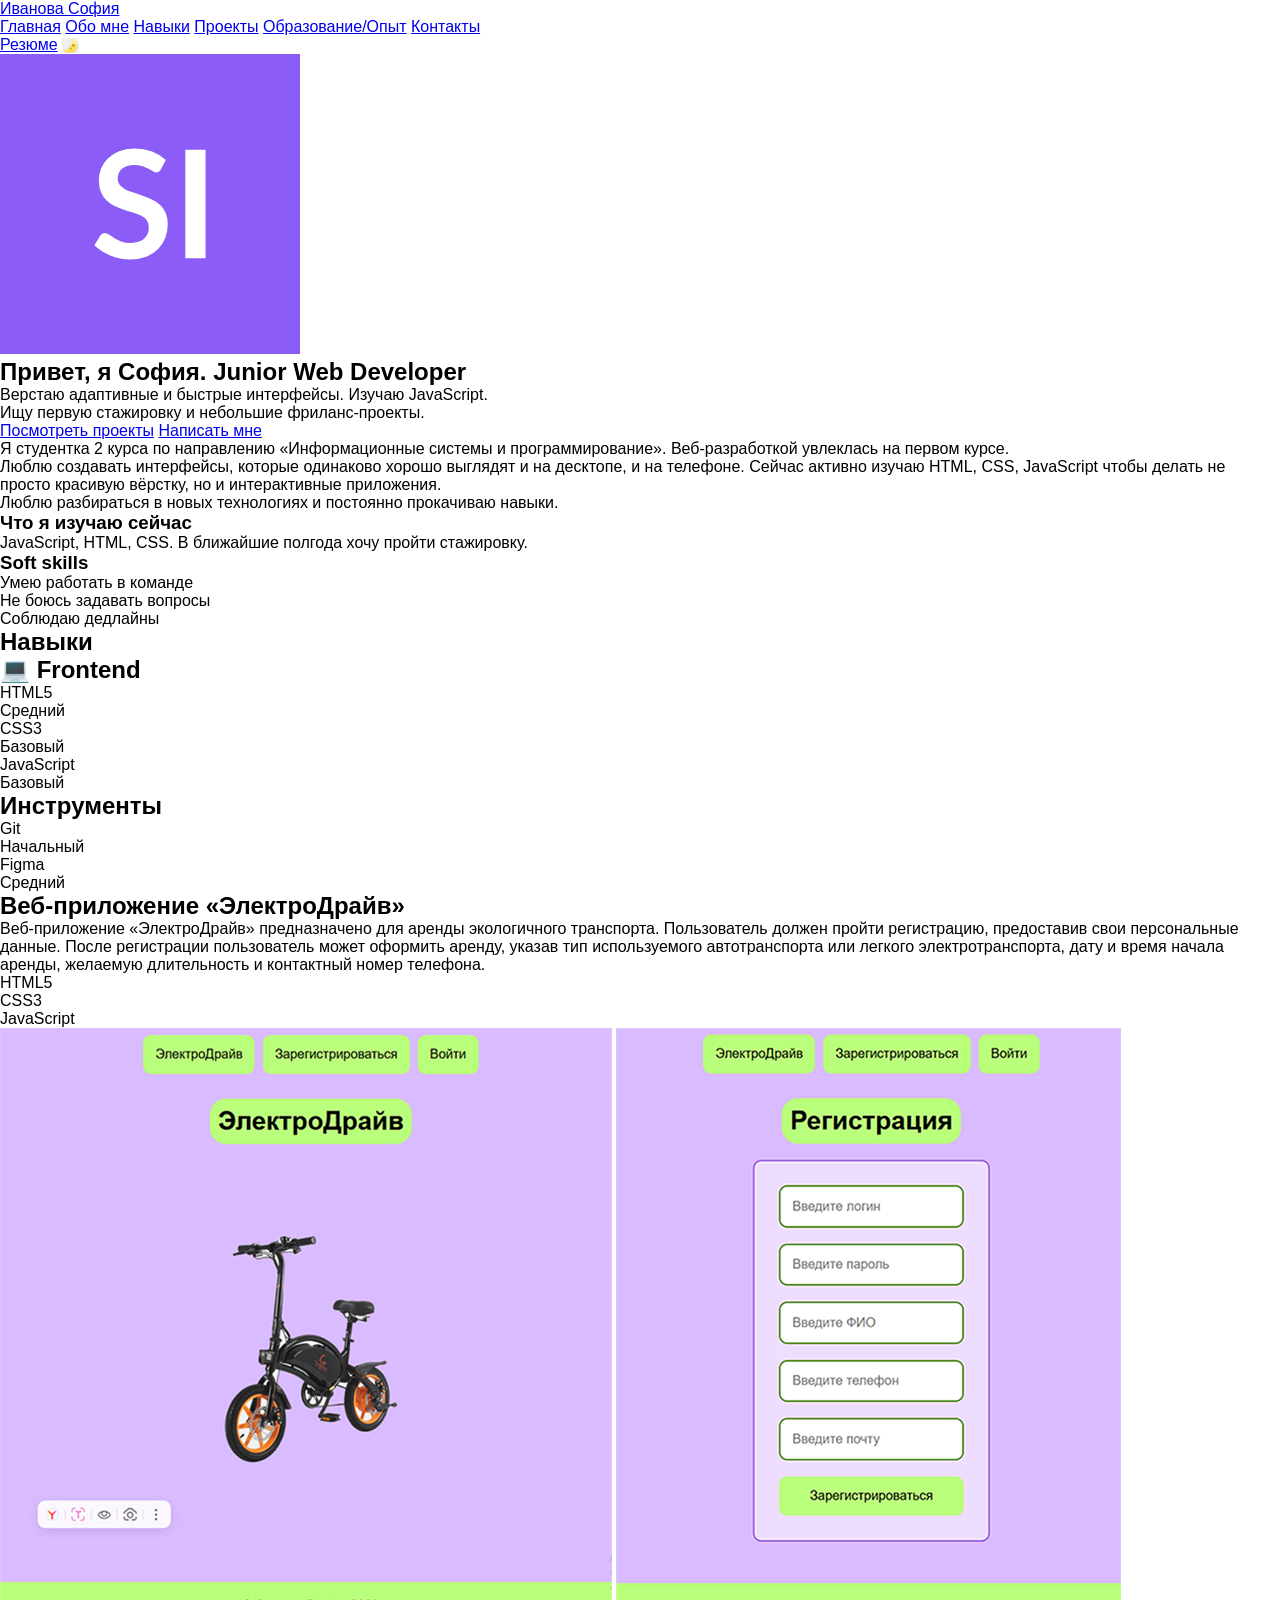
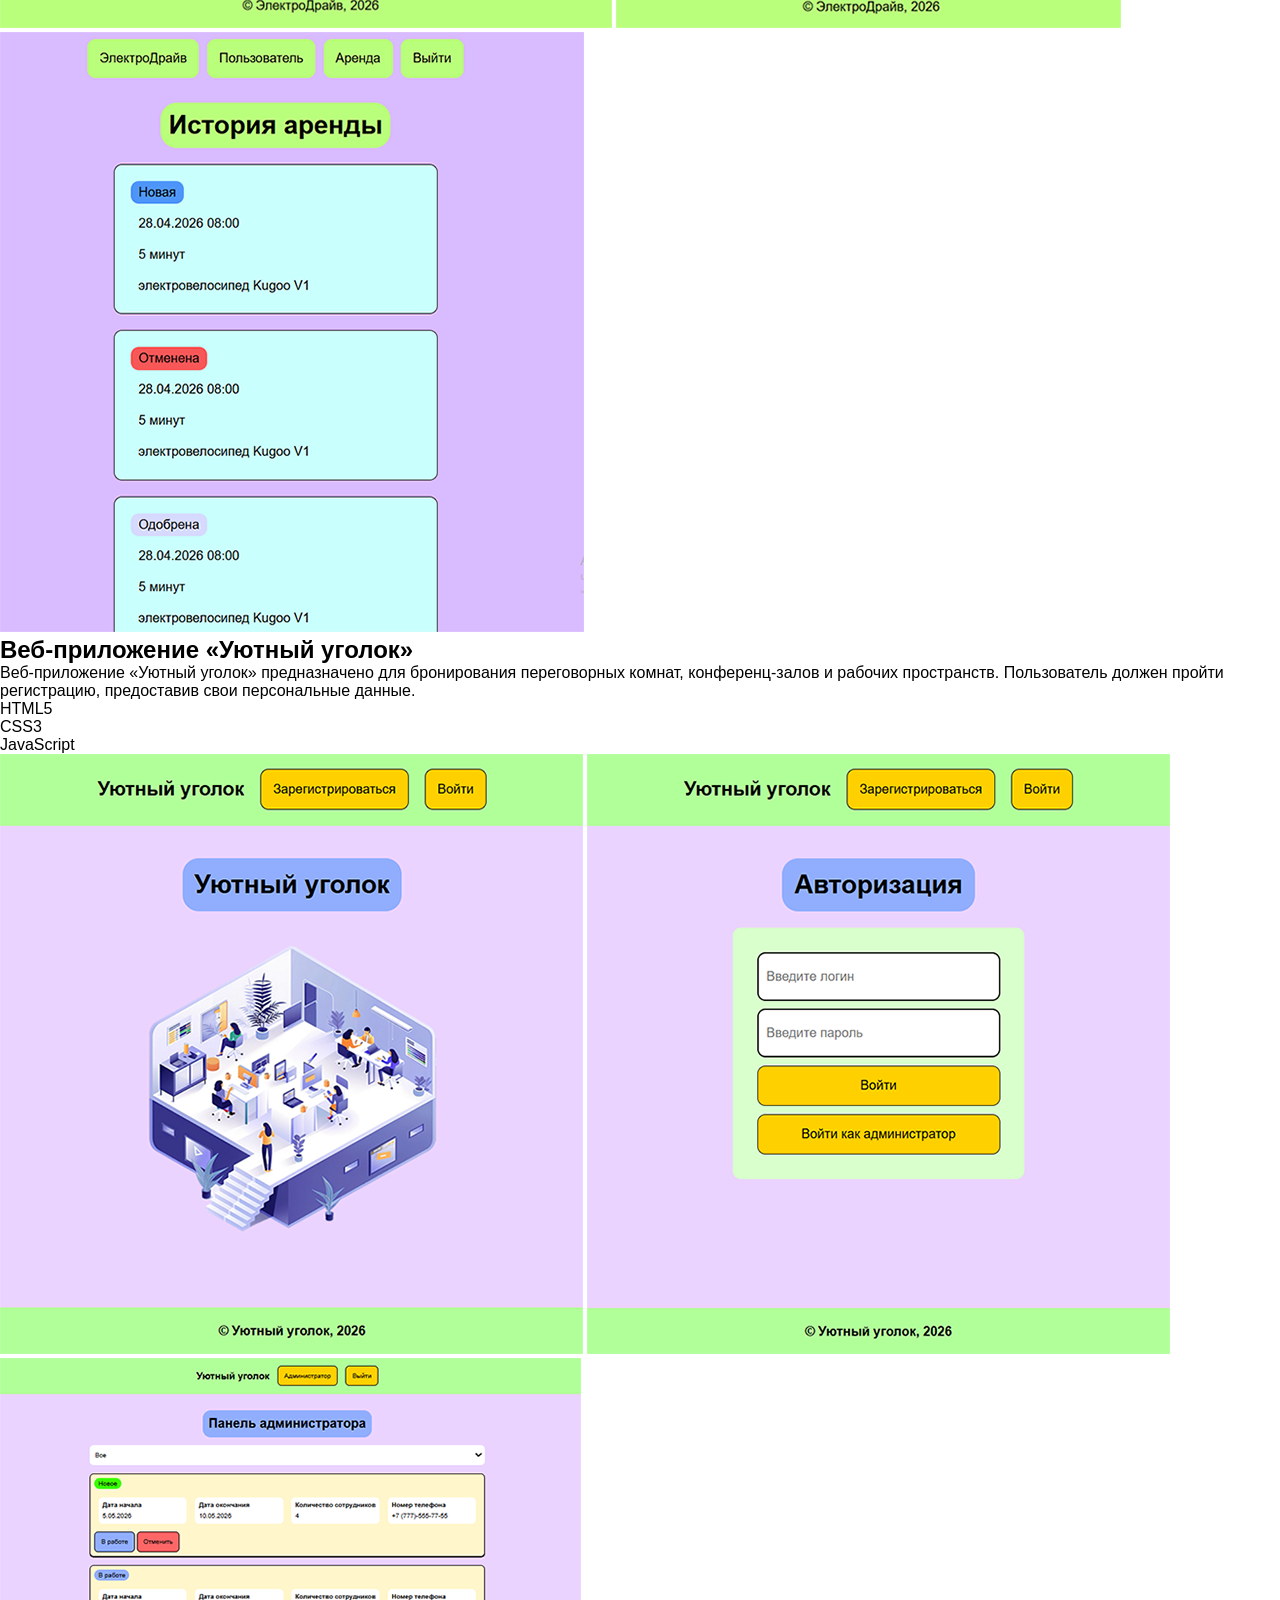
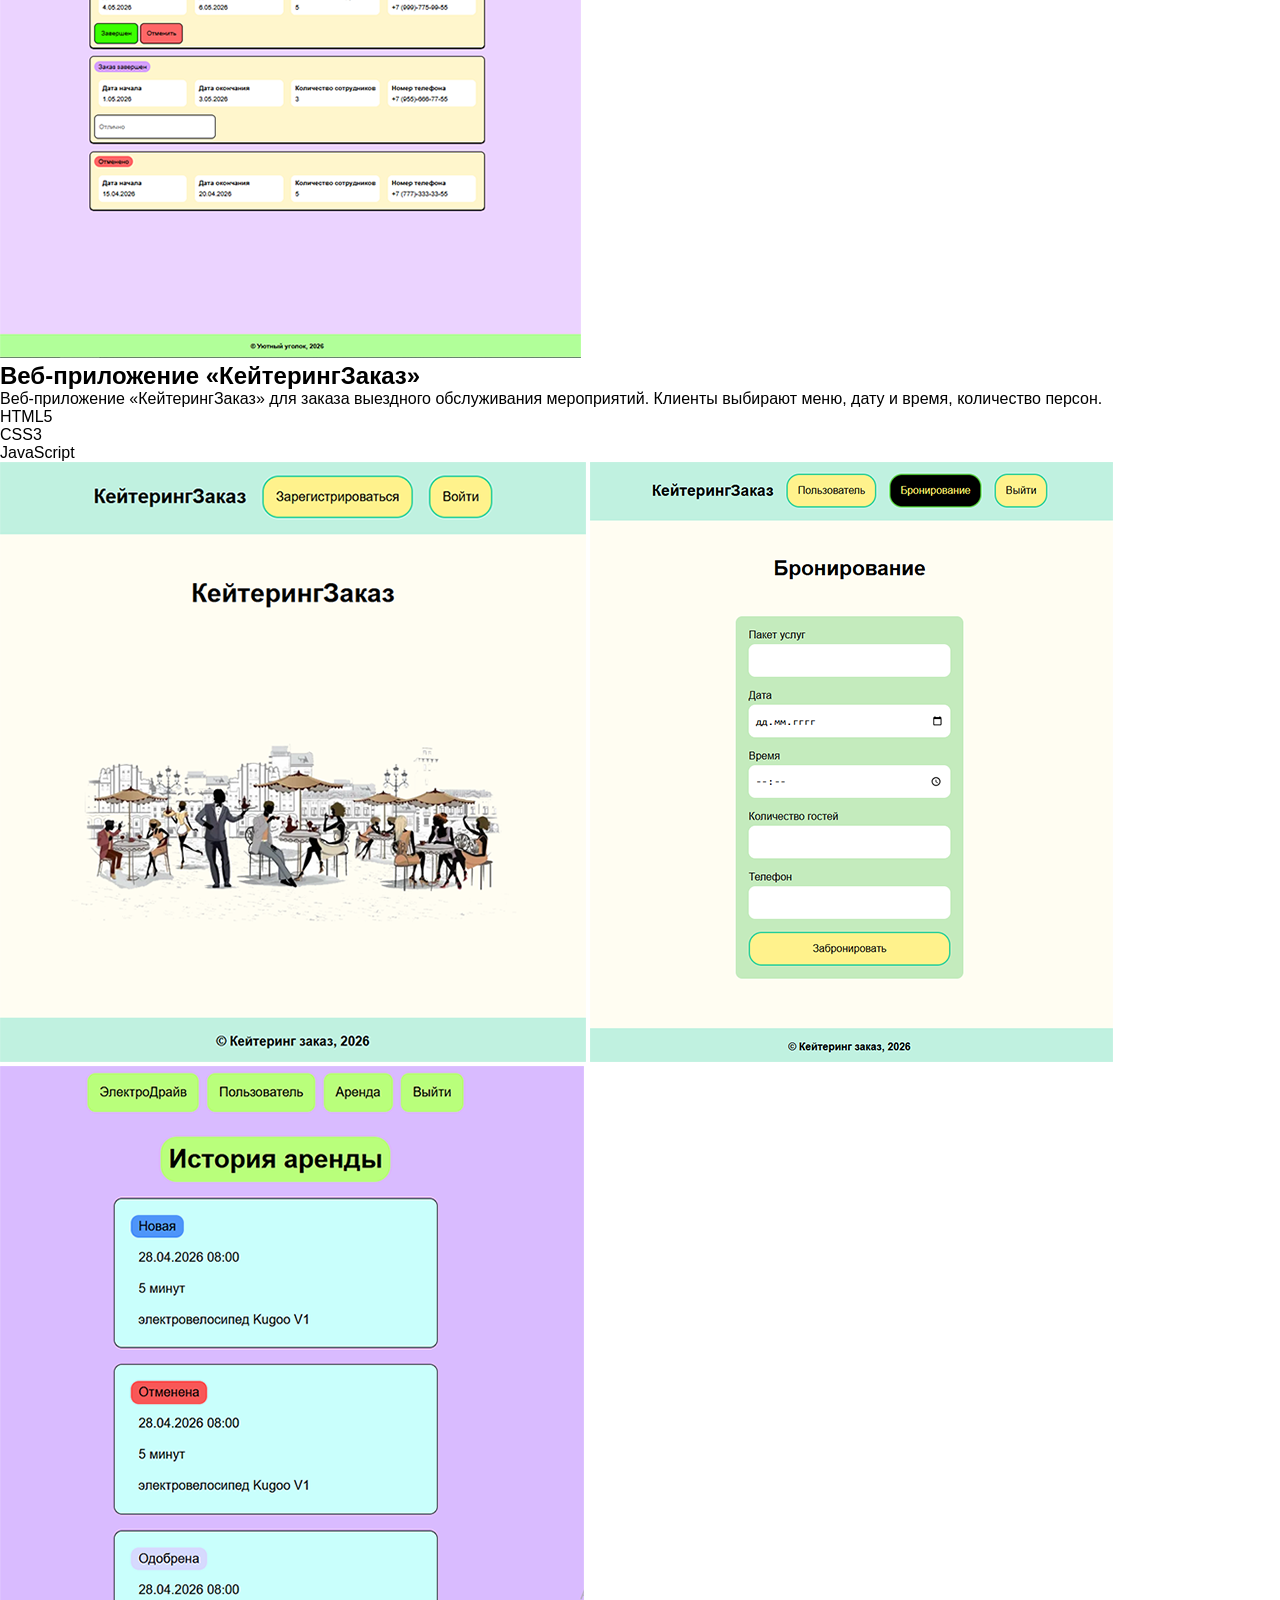
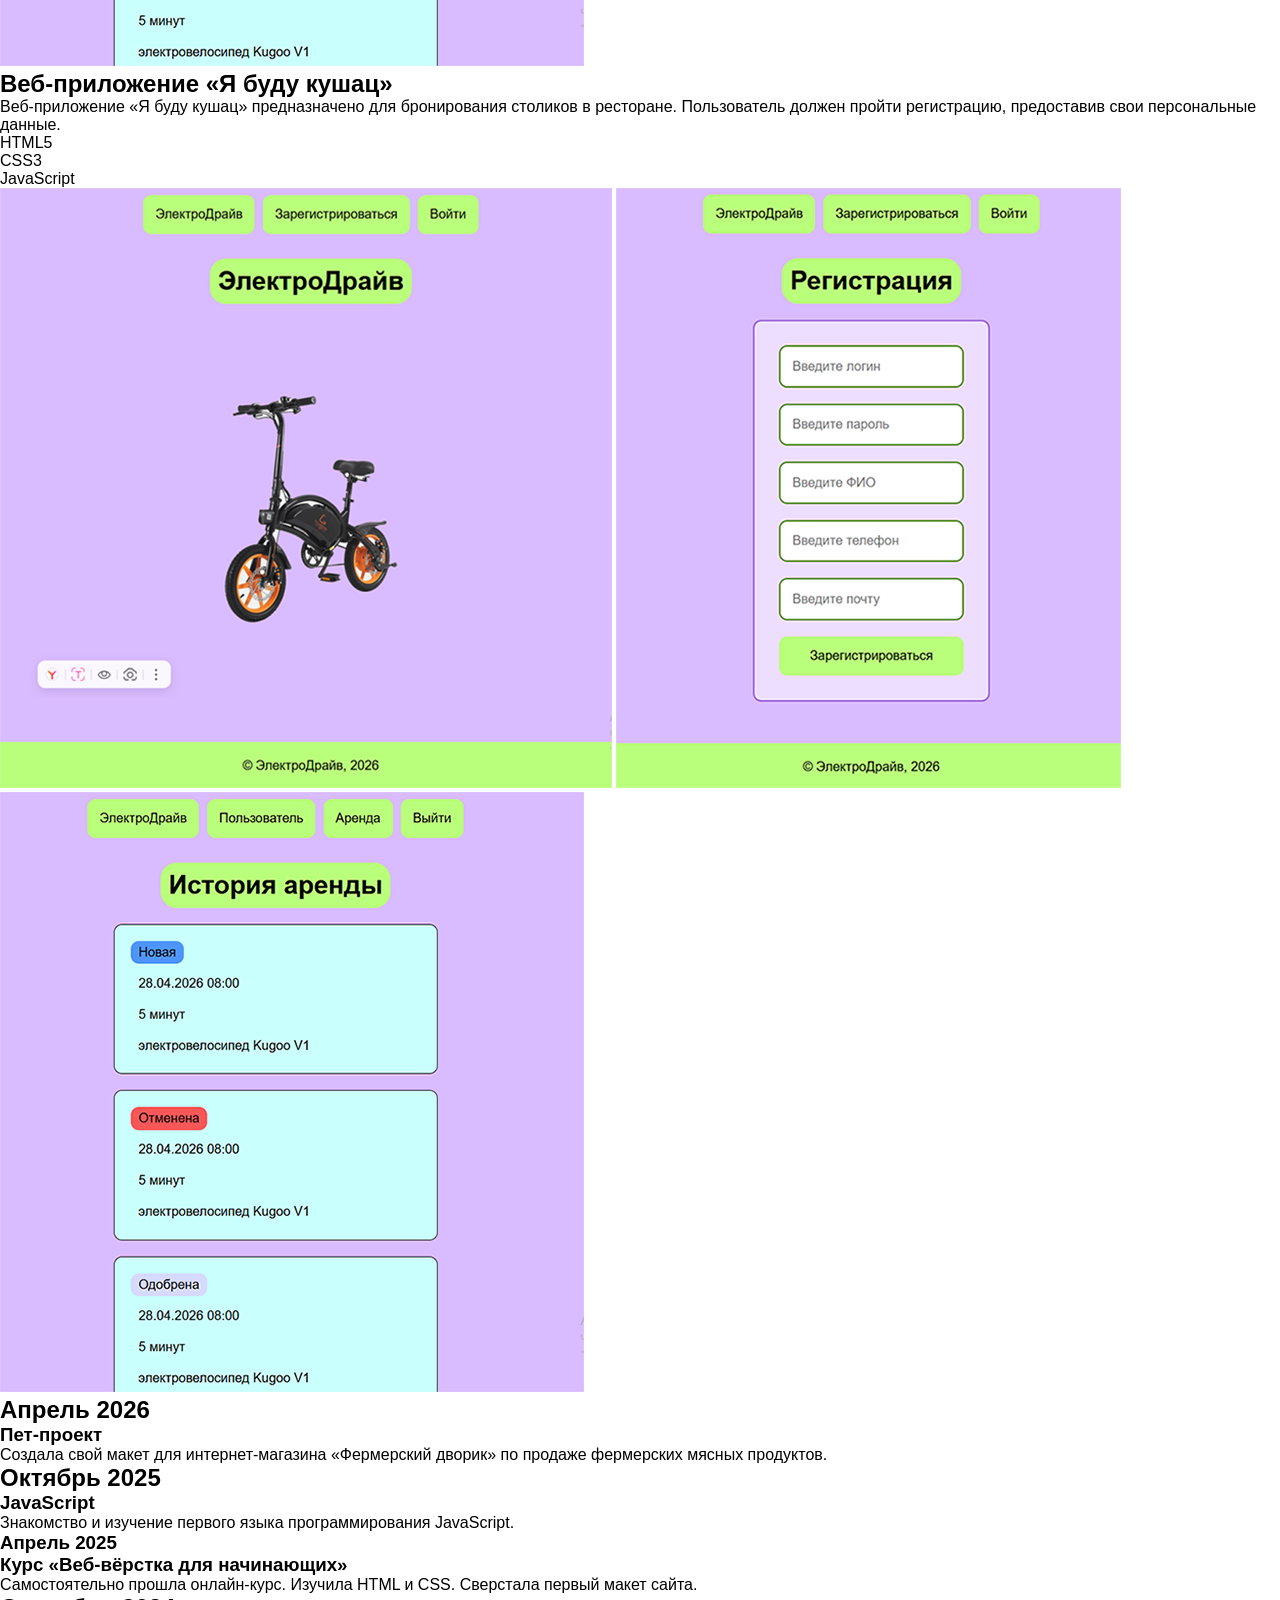
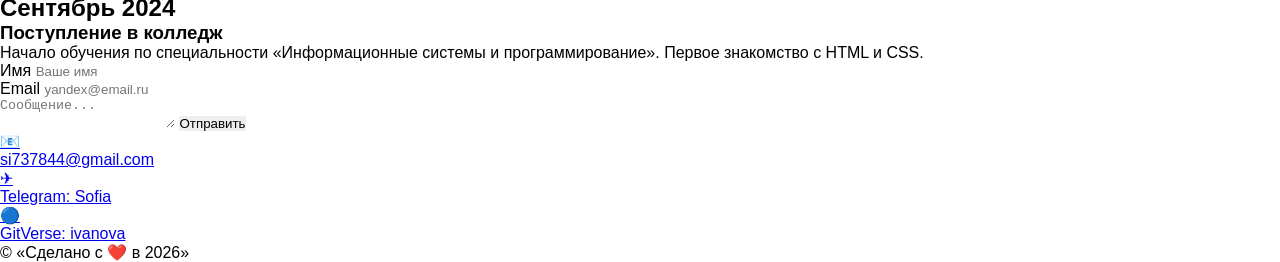
==== index.html @ 3df86aab "Подключение стилей" ====
<!DOCTYPE html>
<html lang="ru">

<head>
  <meta charset="UTF-8">
  <meta name="viewport" content="width=device-width, initial-scale=1.0">
  <title>Портфолио</title>
  <link rel="stylesheet" href="css/style.css">
</head>

<body>

  <!-- Шапка сайта -->
  <header class="header">

    <a href="index.html" class="header__logo">Иванова София</a>

    <nav class="header__menu">
      <a href="#hero" class="menu__link">Главная</a>
      <a href="#about" class="menu__link">Обо мне</a>
      <a href="#skills" class="menu__link">Навыки</a>
      <a href="#projects" class="menu__link">Проекты</a>
      <a href="#education" class="menu__link">Образование/Опыт</a>
      <a href="#contacts" class="menu__link">Контакты</a>
    </nav>

    <a href="#" class="header__resume" download="resume.pdf">Резюме</a>

    <button type="button" id="button" class="header__button">🌛</button>

  </header>

  <main class="main">

    <!-- Снкция первый экран -->
    <section class="hero" id="hero">

      <img src="image/name.svg" alt="logo" class="hero__logo">
      <h1 class="hero__title">Привет, я София. Junior Web Developer</h1>
      <p class="hero__subtitle">Верстаю адаптивные и быстрые интерфейсы. Изучаю JavaScript.<br>Ищу первую
        стажировку и небольшие фриланс-проекты.</p>
      <div class="hero__button">
        <a href="#" class="hero__link">Посмотреть проекты</a>
        <a href="#" class="hero__link">Написать мне</a>
      </div>

    </section>

    <!-- Снкция обо мне -->
    <section class="about" id="about">
      <p class="about__text">
        Я студентка 2 курса по направлению «Информационные системы и программирование». Веб-разработкой увлеклась на
        первом курсе.<br>
        Люблю создавать интерфейсы, которые одинаково хорошо выглядят и на десктопе, и на телефоне. Сейчас активно
        изучаю HTML, CSS, JavaScript чтобы делать не просто красивую вёрстку, но и интерактивные приложения.<br>
        Люблю разбираться в новых технологиях и
        постоянно прокачиваю навыки.
      </p>

      <div class="about__section">

        <div class="about__card">
          <h3 class="card__title">Что я изучаю сейчас</h3>
          <p class="card__text">JavaScript, HTML, CSS. В ближайшие полгода хочу пройти стажировку.</p>
        </div>

        <div class="about__card">
          <h3 class="card__title">Soft skills</h3>

          <ul class="card__list">
            <li class="card__point">Умею работать в команде</li>
            <li class="card__point">Не боюсь задавать вопросы</li>
            <li class="card__point">Соблюдаю дедлайны</li>
          </ul>

        </div>
      </div>

    </section>

    <!-- Снкция навыки -->
    <section class="skills" id="skills">

      <h2 class="skills__title">Навыки</h2>

      <div class="skills__section">

        <h2 class="skills__technologies">💻 Frontend</h2>

        <div class="skills__bar">
          <div class="bar__title">HTML5</div>
          <div class="bar__level">Средний</div>
          <div class="bar__track">
            <div class="bar__fill" data-width="85%"></div>
          </div>
        </div>

        <div class="skills__bar">
          <div class="bar__title">CSS3</div>
          <div class="bar__level">Базовый</div>
          <div class="bar__track">
            <div class="bar__fill" data-width="70%"></div>
          </div>
        </div>

        <div class="skills__bar">
          <div class="bar__title">JavaScript</div>
          <div class="bar__level">Базовый</div>
          <div class="bar__track">
            <div class="bar__fill" data-width="40%"></div>
          </div>
        </div>

      </div>

      <div class="skills__section">

        <h2 class="skills__technologies">Инструменты</h2>

        <div class="skills__bar">
          <div class="bar__title">Git</div>
          <div class="bar__level">Начальный</div>
          <div class="bar__track">
            <div class="bar__fill" data-width="20%"></div>
          </div>
        </div>

        <div class="skills__bar">
          <div class="bar__title">Figma</div>
          <div class="bar__level">Средний</div>
          <div class="bar__track">
            <div class="bar__fill" data-width="60%"></div>
          </div>
        </div>

      </div>

    </section>

    <!-- Снкция проекты -->
    <section class="projects" id="projects">

      <div class="projects__section">

        <h2 class="projects__name">Веб-приложение «ЭлектроДрайв»</h2>
        <p class="projects__text">
          Веб-приложение «ЭлектроДрайв» предназначено для аренды экологичного
          транспорта. Пользователь должен пройти регистрацию, предоставив свои персональные данные. После регистрации
          пользователь может оформить аренду,
          указав тип используемого автотранспорта или легкого электротранспорта, дату и время
          начала аренды, желаемую длительность и контактный номер телефона.
        </p>

        <div class="projects__tegs">
          <div class="projects__teg">HTML5</div>
          <div class="projects__teg">CSS3</div>
          <div class="projects__teg">JavaScript</div>
        </div>

        <div class="projects__images">
          <img src="image/progect1.png" alt="project1" class="projects__image">
          <img src="image/progect1_2.png" alt="project1" class="projects__image">
          <img src="image/progect1_3.png" alt="project1" class="projects__image">
        </div>

      </div>

      <div class="projects__section">

        <h2 class="projects__name">Веб-приложение «Уютный уголок»</h2>
        <p class="projects__text">
          Веб-приложение «Уютный уголок» предназначено для бронирования переговорных комнат,
          конференц-залов и рабочих пространств. Пользователь должен пройти регистрацию, предоставив свои персональные
          данные.
        </p>

        <div class="projects__tegs">
          <div class="projects__teg">HTML5</div>
          <div class="projects__teg">CSS3</div>
          <div class="projects__teg">JavaScript</div>
        </div>

        <div class="projects__images">
          <img src="image/progect2.png" alt="project2" class="projects__image">
          <img src="image/progect2_2.png" alt="project2" class="projects__image">
          <img src="image/progect2_3.png" alt="project2" class="projects__image">
        </div>

      </div>

      <div class="projects__section">

        <h2 class="projects__name">Веб-приложение «КейтерингЗаказ»</h2>
        <p class="projects__text">
          Веб-приложение «КейтерингЗаказ» для заказа выездного обслуживания мероприятий. Клиенты выбирают меню, дату и
          время, количество персон.
        </p>

        <div class="projects__tegs">
          <div class="projects__teg">HTML5</div>
          <div class="projects__teg">CSS3</div>
          <div class="projects__teg">JavaScript</div>
        </div>

        <div class="projects__images">
          <img src="image/progect3.png" alt="project3" class="projects__image">
          <img src="image/progect3_2.png" alt="project3" class="projects__image">
          <img src="image/progect1_3.png" alt="project3" class="projects__image">
        </div>

      </div>

      <div class="projects__section">

        <h2 class="projects__name">Веб-приложение «Я буду кушац»</h2>
        <p class="projects__text">Веб-приложение «Я буду кушац» предназначено для бронирования столиков в ресторане.
          Пользователь должен пройти регистрацию, предоставив свои персональные данные.
        </p>

        <div class="projects__tegs">
          <div class="projects__teg">HTML5</div>
          <div class="projects__teg">CSS3</div>
          <div class="projects__teg">JavaScript</div>
        </div>

        <div class="projects__images">
          <img src="image/progect1.png" alt="project1" class="projects__image">
          <img src="image/progect1_2.png" alt="project1" class="projects__image">
          <img src="image/progect1_3.png" alt="project1" class="projects__image">
        </div>

      </div>

    </section>

    <!-- Снкция образование -->
    <section class="education" id="education">

      <ul class="education__list">

        <li class="education__point">
          <h2 class="point__time">Апрель 2026</h2>
          <h3 class="point__title">Пет-проект</h3>
          <p class="point__text">
            Создала свой макет для интернет-магазина «Фермерский дворик» по продаже фермерских мясных продуктов.
          </p>
        </li>

        <li class="education__point">
          <h2 class="point__time">Октябрь 2025</h2>
          <h3 class="point__title">JavaScript</h3>
          <p class="point__text">
            Знакомство и изучение первого языка программирования JavaScript.
          </p>
        </li>

        <li class="education__point">
          <h3 class="point__time">Апрель 2025</h3>
          <h3 class="point__title">Курс «Веб-вёрстка для начинающих»</h3>
          <p class="point__text">
            Самостоятельно прошла онлайн-курс. Изучила HTML и CSS. Сверстала первый макет сайта.
          </p>
        </li>

        <li class="education__point">
          <h2 class="point__time">Сентябрь 2024</h2>
          <h3 class="point__title">Поступление в колледж</h3>
          <p class="point__text">
            Начало обучения по специальности «Информационные системы и программирование». Первое знакомство с HTML и
            CSS.
          </p>
        </li>

      </ul>

    </section>

    <!-- Снкция контакты -->
    <section class="contacts" id="contacts">

      <form action="#" class="form">

        <div class="form__section">
          <label class="form__label">Имя</label>
          <input type="text" class="form__input" id="name" name="name" placeholder="Ваше имя" required>
        </div>

        <div class="form__section">
          <label class="form__label">Email</label>
          <input type="email" class="form__input" id="email" name="email" placeholder="yandex@email.ru" required>
        </div>
        <textarea name="message" id="message" class="form__textarea" placeholder="Сообщение..." required></textarea>
        <button type="submit" class="form__button">Отправить</button>
      </form>

      <div class="contacts__links">
        <a href="#" class="contacts__link">
          <div class="link__icon">📧</div> si737844@gmail.com
        </a>
        <a href="#" class="contacts__link">
          <div class="link__icon">✈</div> Telegram: Sofia
        </a>
        <a href="#" class="contacts__link">
          <div class="link__icon">🔵</div> GitVerse: ivanova
        </a>
      </div>
    </section>

  </main>

  <!-- Подвал сайта -->
  <footer class="footer">
    <p class="footer__copy">
      &copy; «Сделано с ❤️ в 2026»
    </p>
  </footer>

</body>

</html>
---- css/style.css ----
*,
*::before,
*::after {
  padding: 0;
  margin: 0;
  border: 0;
  box-sizing: border-box;
}

body {
  display: grid;
  grid-template-rows: auto 1fr auto;
  height: 100vh;
  font-family: Arial, "Helvetica Neue", Helvetica, sans-serif;
  font-size: 1rem;
}
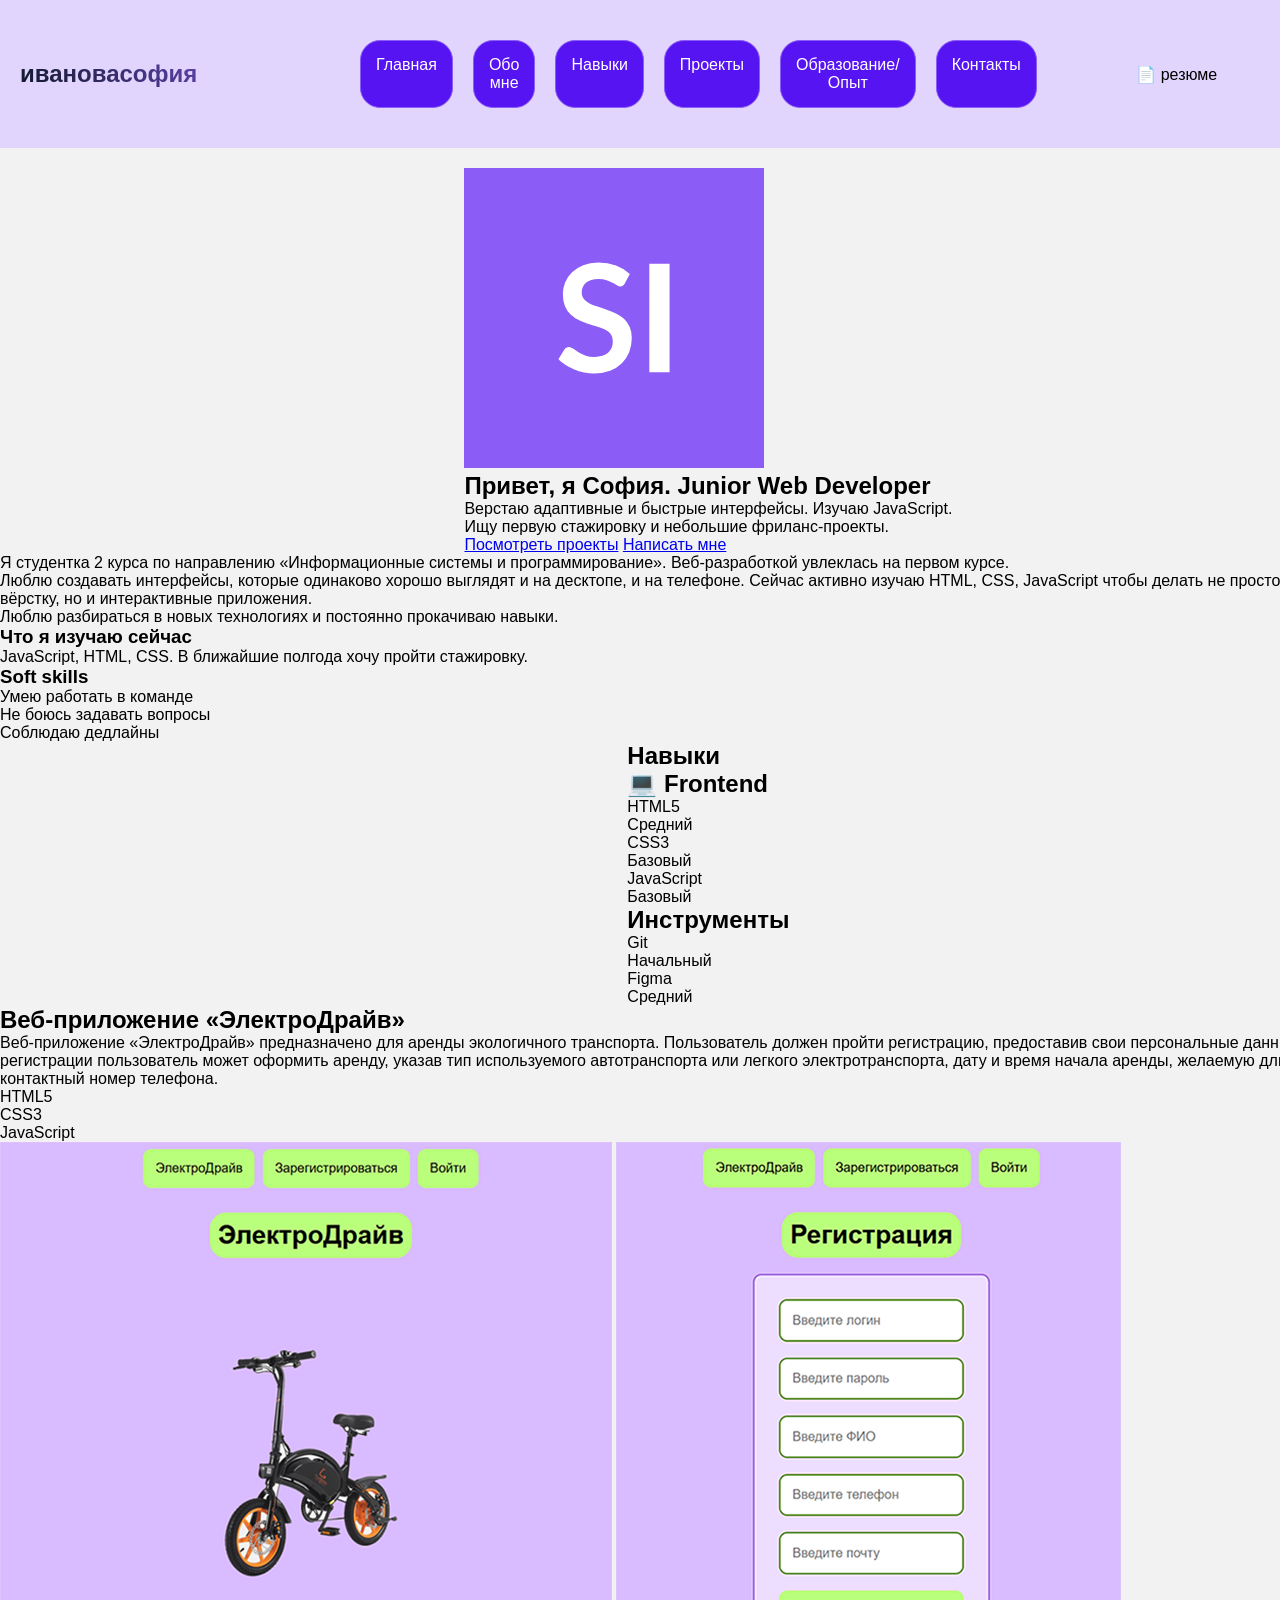
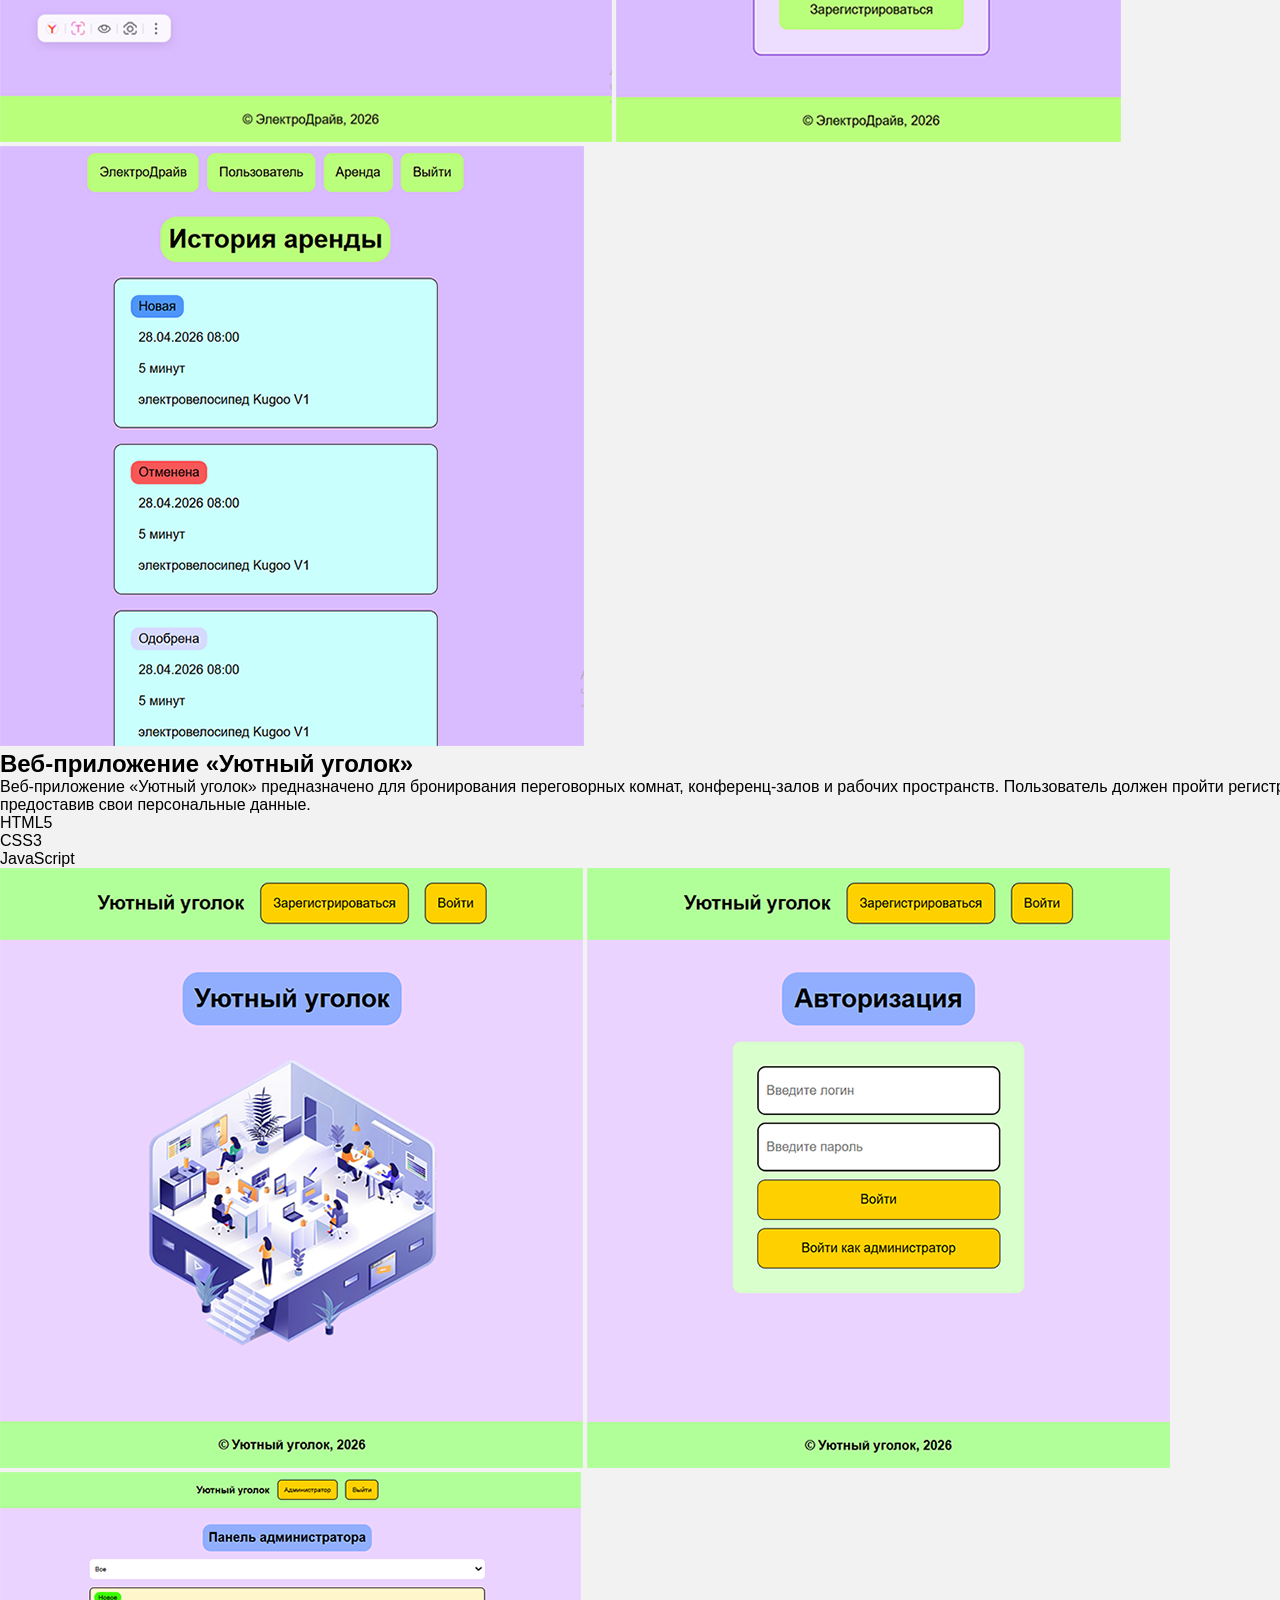
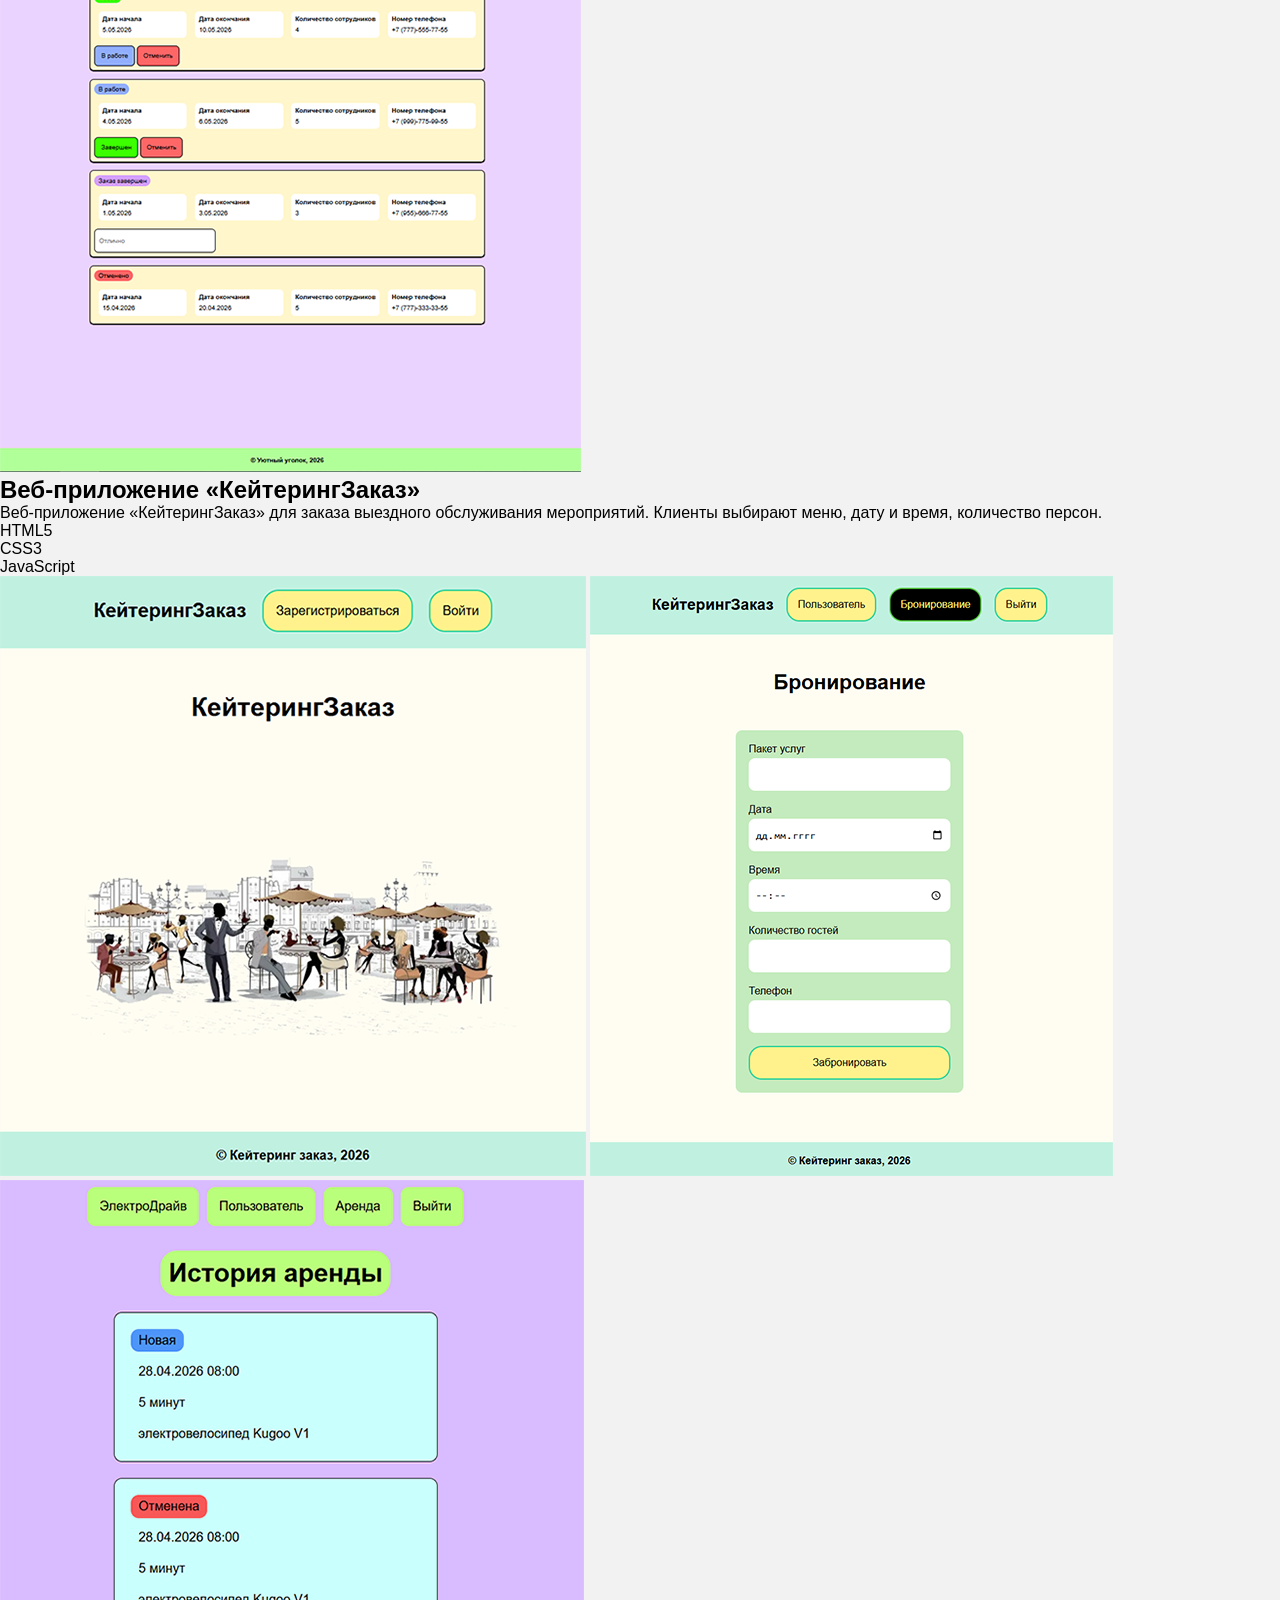
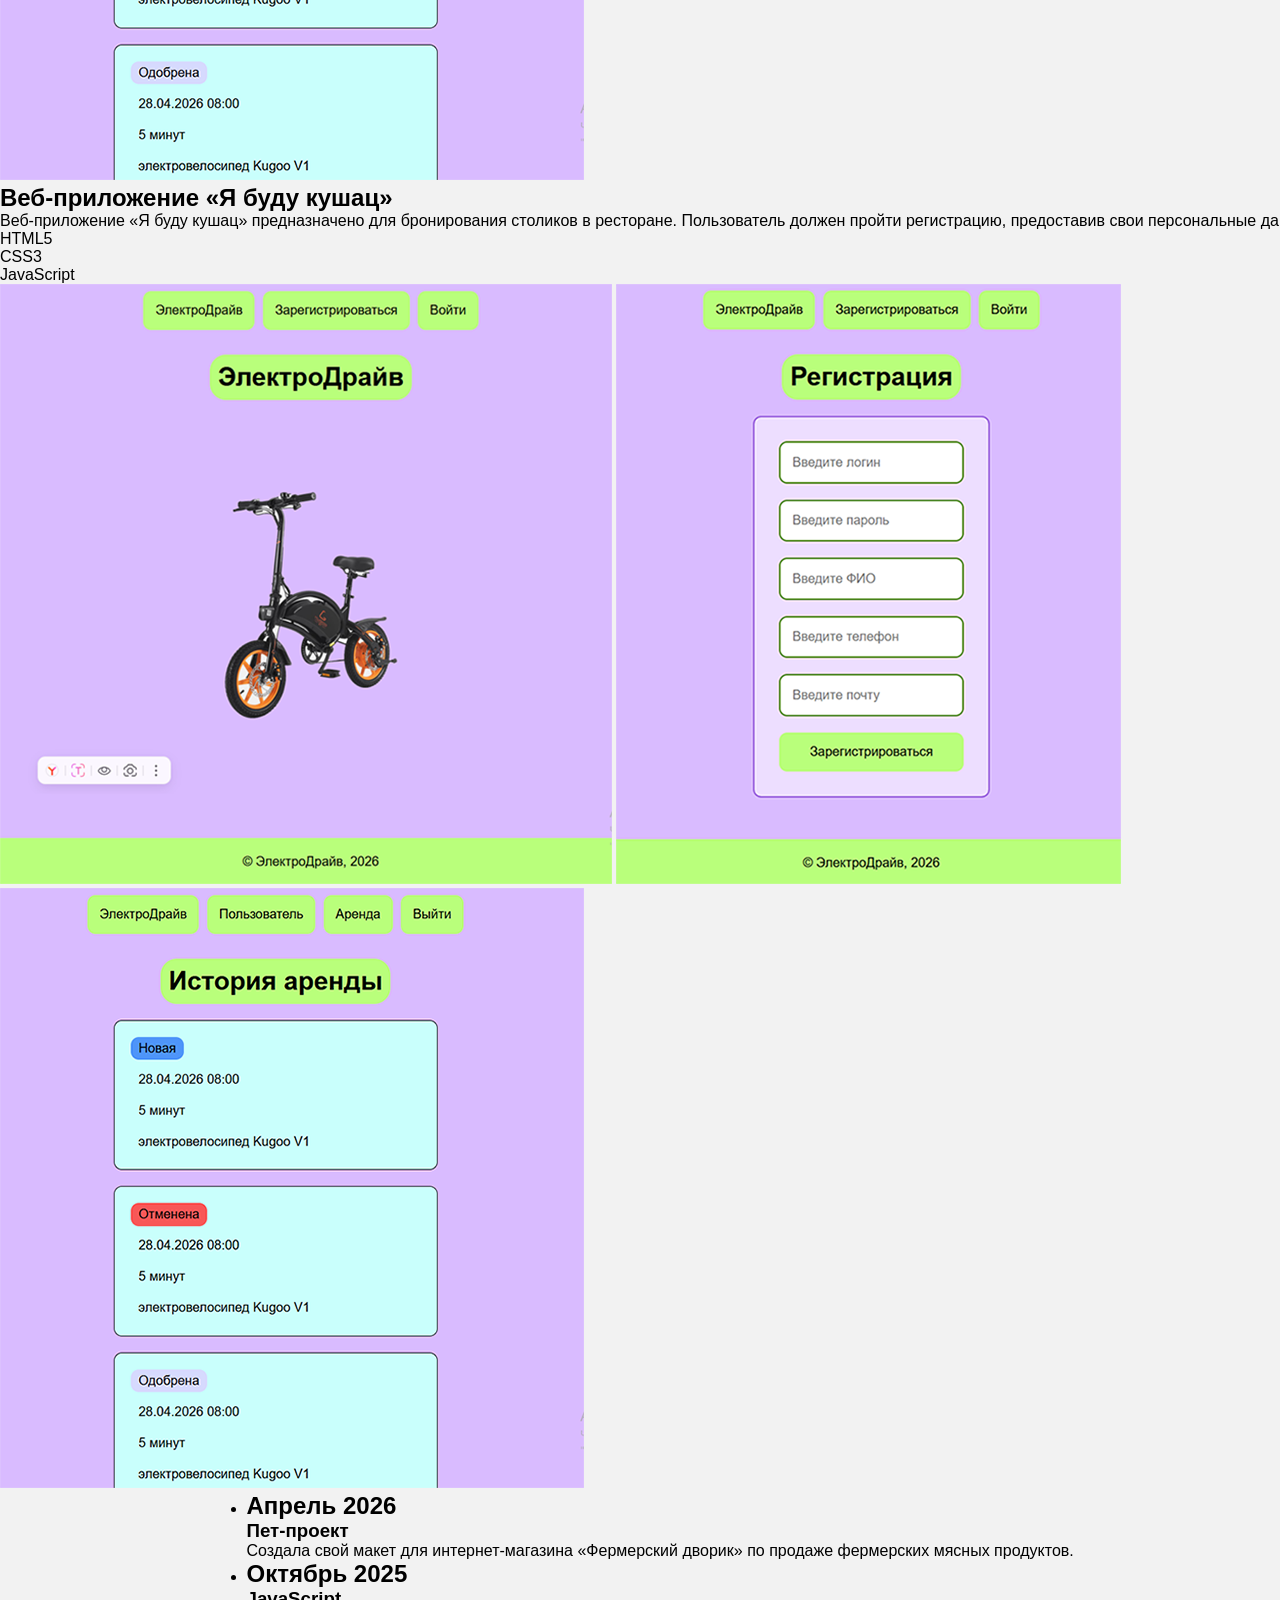
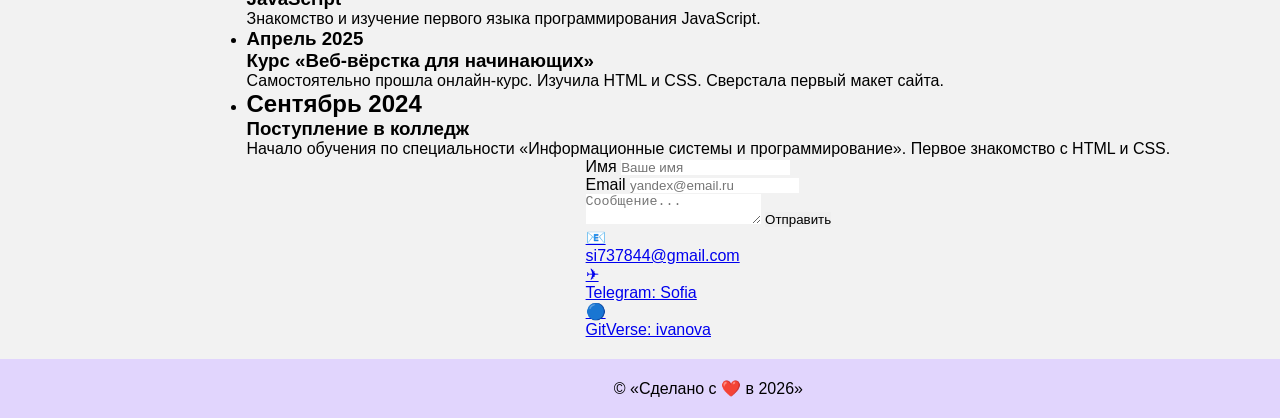
==== commit 45d11391: "Стили body и шапка" ====
--- a/index.html
+++ b/index.html
@@ -13,7 +13,7 @@
   <!-- Шапка сайта -->
   <header class="header">
 
-    <a href="index.html" class="header__logo">Иванова София</a>
+    <a href="index.html" class="header__logo">ИвановаСофия</a>
 
     <nav class="header__menu">
       <a href="#hero" class="menu__link">Главная</a>
@@ -24,9 +24,14 @@
       <a href="#contacts" class="menu__link">Контакты</a>
     </nav>
 
-    <a href="#" class="header__resume" download="resume.pdf">Резюме</a>
+    <a href="resume.pdf" class="header__resume" download="resume.pdf">📄 Резюме</a>
 
     <button type="button" id="button" class="header__button">🌛</button>
+
+    <input type="checkbox" id="burger-toggle" class="header__toggle">
+    <label for="burger-toggle" class="header__icon">
+      <span></span>
+    </label>
 
   </header>
 
--- a/css/style.css
+++ b/css/style.css
@@ -10,7 +10,148 @@
 body {
   display: grid;
   grid-template-rows: auto 1fr auto;
+  gap: 20px;
   height: 100vh;
   font-family: Arial, "Helvetica Neue", Helvetica, sans-serif;
   font-size: 1rem;
+  background-color: rgb(242.25, 242.25, 242.25);
+}
+
+.header {
+  display: grid;
+  gap: 20px;
+  padding: 20px;
+  grid-template-columns: 300px 1fr 200px 100px;
+  align-items: center;
+  background-color: rgb(224.988372093, 212.8284883721, 252.6715116279);
+}
+.header__logo {
+  text-decoration: none;
+  font-size: 1.5rem;
+  text-transform: lowercase;
+  background: linear-gradient(45deg, #0f172a, #8b5cf6);
+  -webkit-background-clip: text;
+  -webkit-text-fill-color: transparent;
+  font-weight: bold;
+}
+.header__menu {
+  display: grid;
+  gap: 20px;
+  padding: 20px;
+  grid-auto-flow: column;
+  justify-items: center;
+}
+.header__resume {
+  text-decoration: none;
+  text-transform: lowercase;
+  text-align: center;
+  color: #000;
+}
+.header__button {
+  border-radius: 10px;
+  height: 40px;
+  width: 40px;
+  background-color: #ffffff;
+  border: 1px solid #0f172a;
+}
+.header__toggle {
+  display: none;
+}
+.header__icon {
+  display: none;
+  position: fixed;
+  margin: 30px;
+}
+@media (max-width: 540px) {
+  .header__icon {
+    display: block;
+    height: 25px;
+    width: 30px;
+    justify-self: end;
+    align-self: center;
+  }
+  .header__icon::after, .header__icon::before,
+  .header__icon span {
+    position: absolute;
+    width: 100%;
+    height: 3px;
+    background-color: #8de154;
+    transition: 0.3s;
+  }
+  .header__icon::before {
+    content: "";
+    top: 0;
+  }
+  .header__icon::after {
+    content: "";
+    bottom: 0;
+  }
+  .header__icon span {
+    top: 11px;
+  }
+  .header__toggle:checked ~ .header__icon::before {
+    top: 12px;
+    transform: rotate(-45deg);
+  }
+  .header__toggle:checked ~ .header__icon::after {
+    bottom: 10px;
+    transform: rotate(45deg);
+  }
+  .header__toggle:checked ~ .header__icon span {
+    top: 12px;
+    transform: rotate(-45deg);
+  }
+  .header__toggle:checked ~ .header__icon {
+    z-index: 999;
+  }
+  .header__menu {
+    position: fixed;
+    left: 0;
+    right: 0;
+    background-color: #ffffff;
+    top: -100vh;
+    bottom: 100vh;
+    z-index: 900;
+    display: grid;
+    grid-auto-flow: row;
+    place-items: center;
+    place-content: center;
+    gap: 10px;
+    transition: all 0.5s;
+  }
+  .header__toggle:checked ~ .header__menu {
+    top: 0;
+    bottom: 0;
+  }
+}
+
+.menu__link {
+  border: 1px solid #8b5cf6;
+  border-radius: 20px;
+  background-color: rgb(87.4069767442, 19.5029069767, 241.9970930233);
+  color: #ffffff;
+  font-size: 1rem;
+  transition: all 0.5s;
+  text-decoration: none;
+  padding: 15px;
+  text-align: center;
+}
+.menu__link:hover {
+  background-color: #ffffff;
+  color: #0f172a;
+  border: 1px solid #8b5cf6;
+}
+
+.main {
+  display: grid;
+  place-items: center;
+}
+
+.footer {
+  display: grid;
+  background-color: rgb(224.988372093, 212.8284883721, 252.6715116279);
+  padding: 20px;
+}
+.footer__copy {
+  text-align: center;
 }
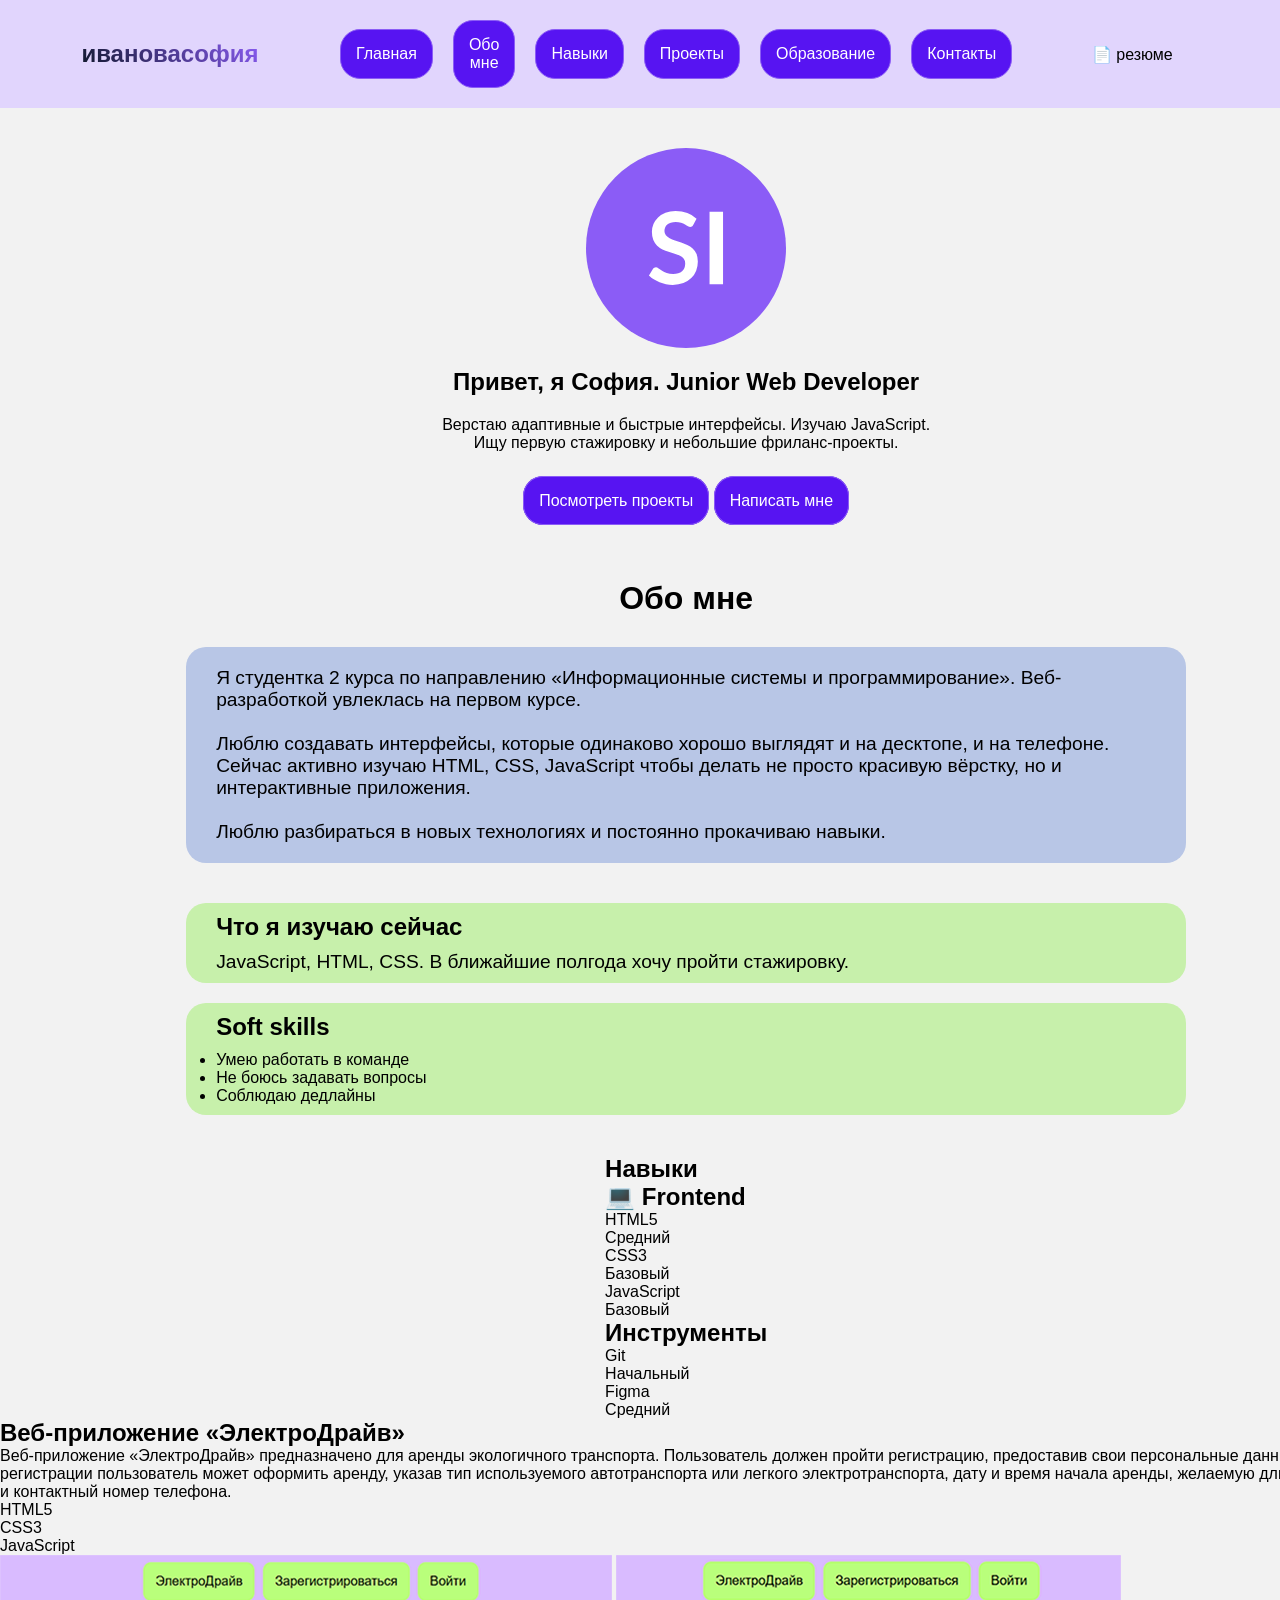
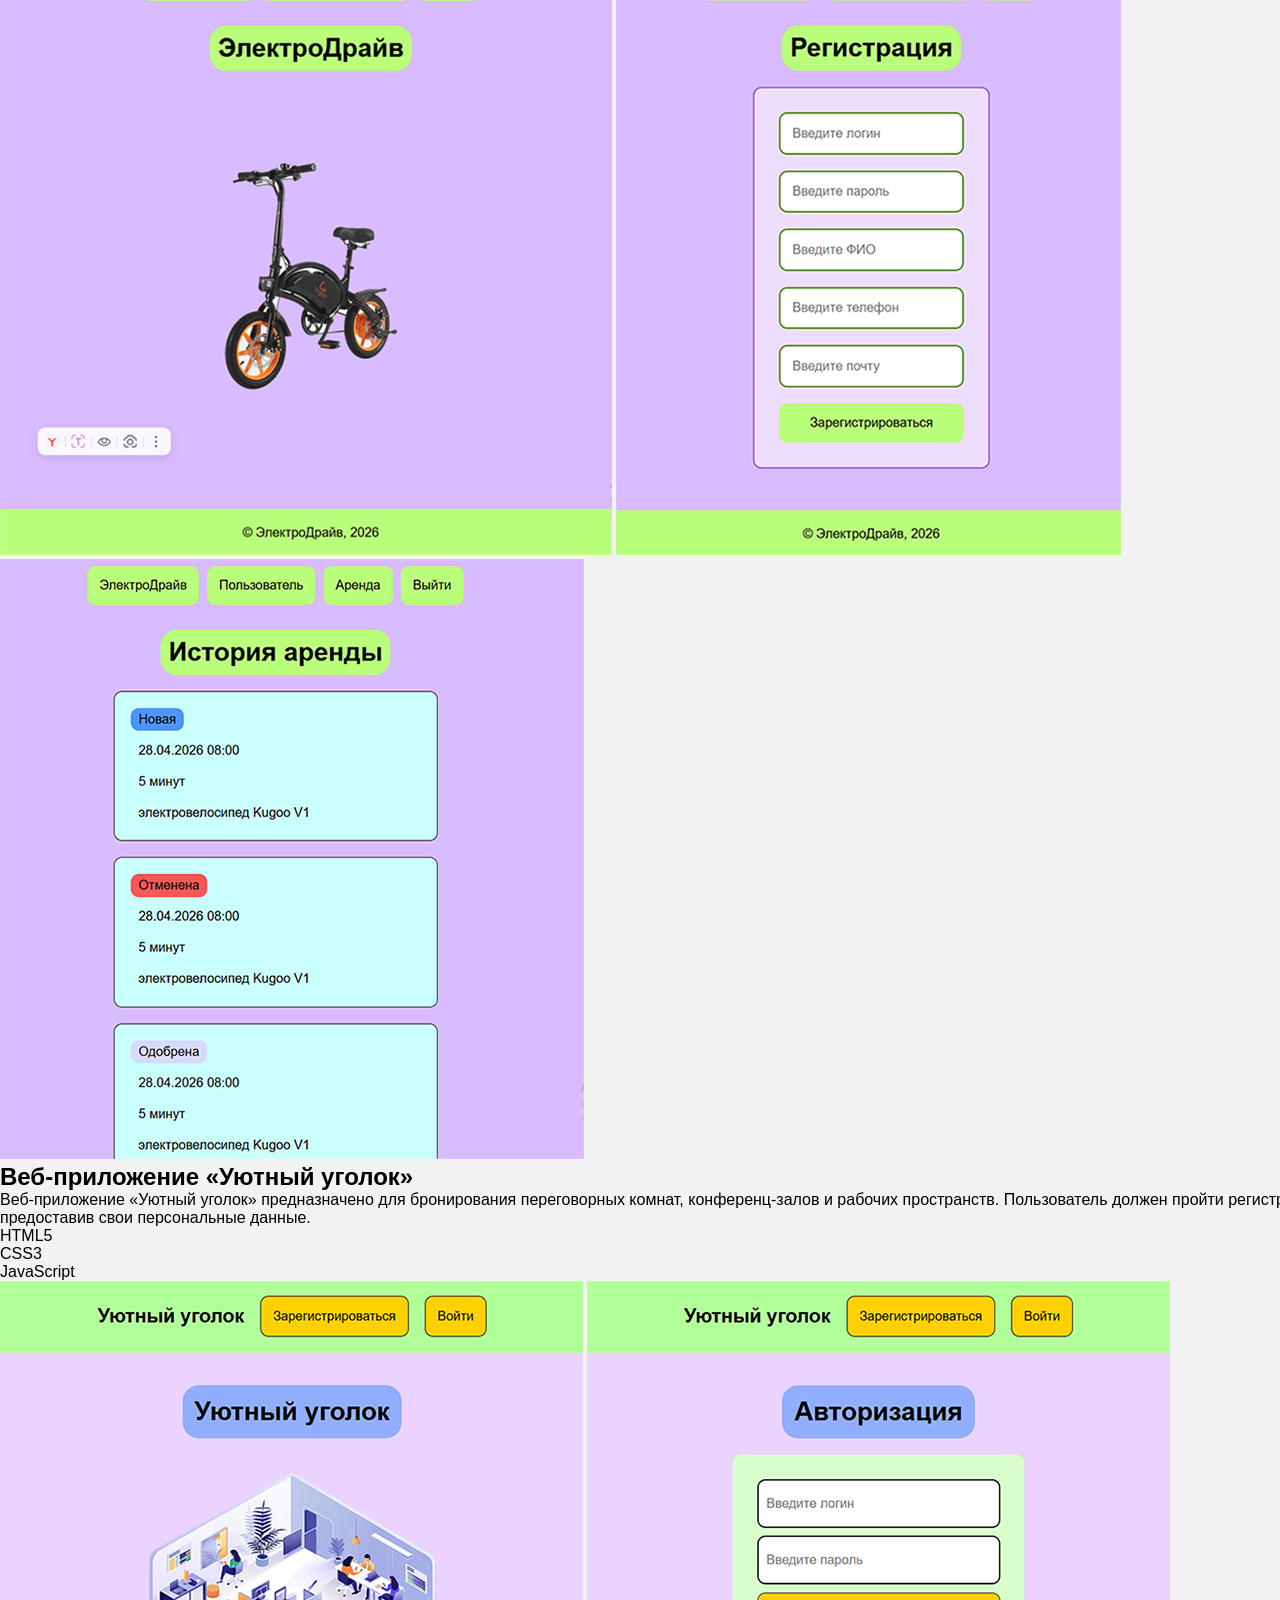
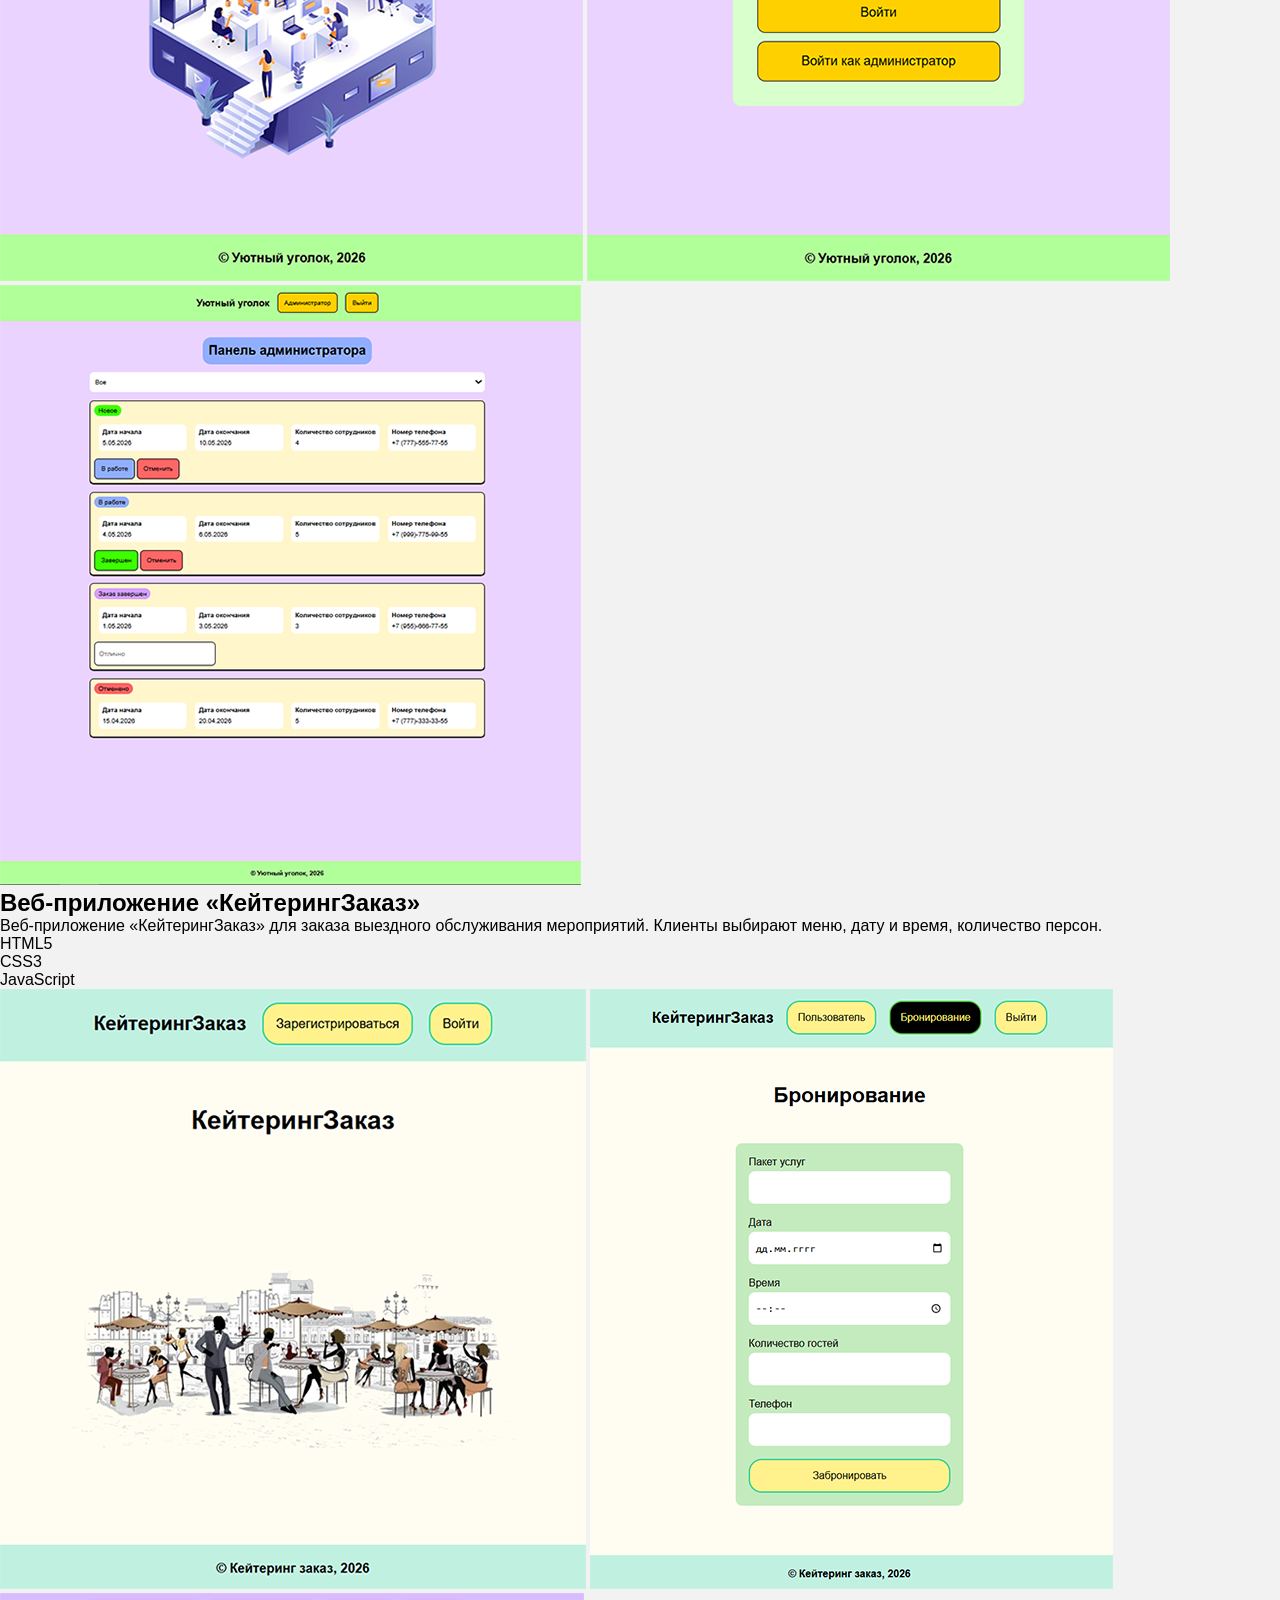
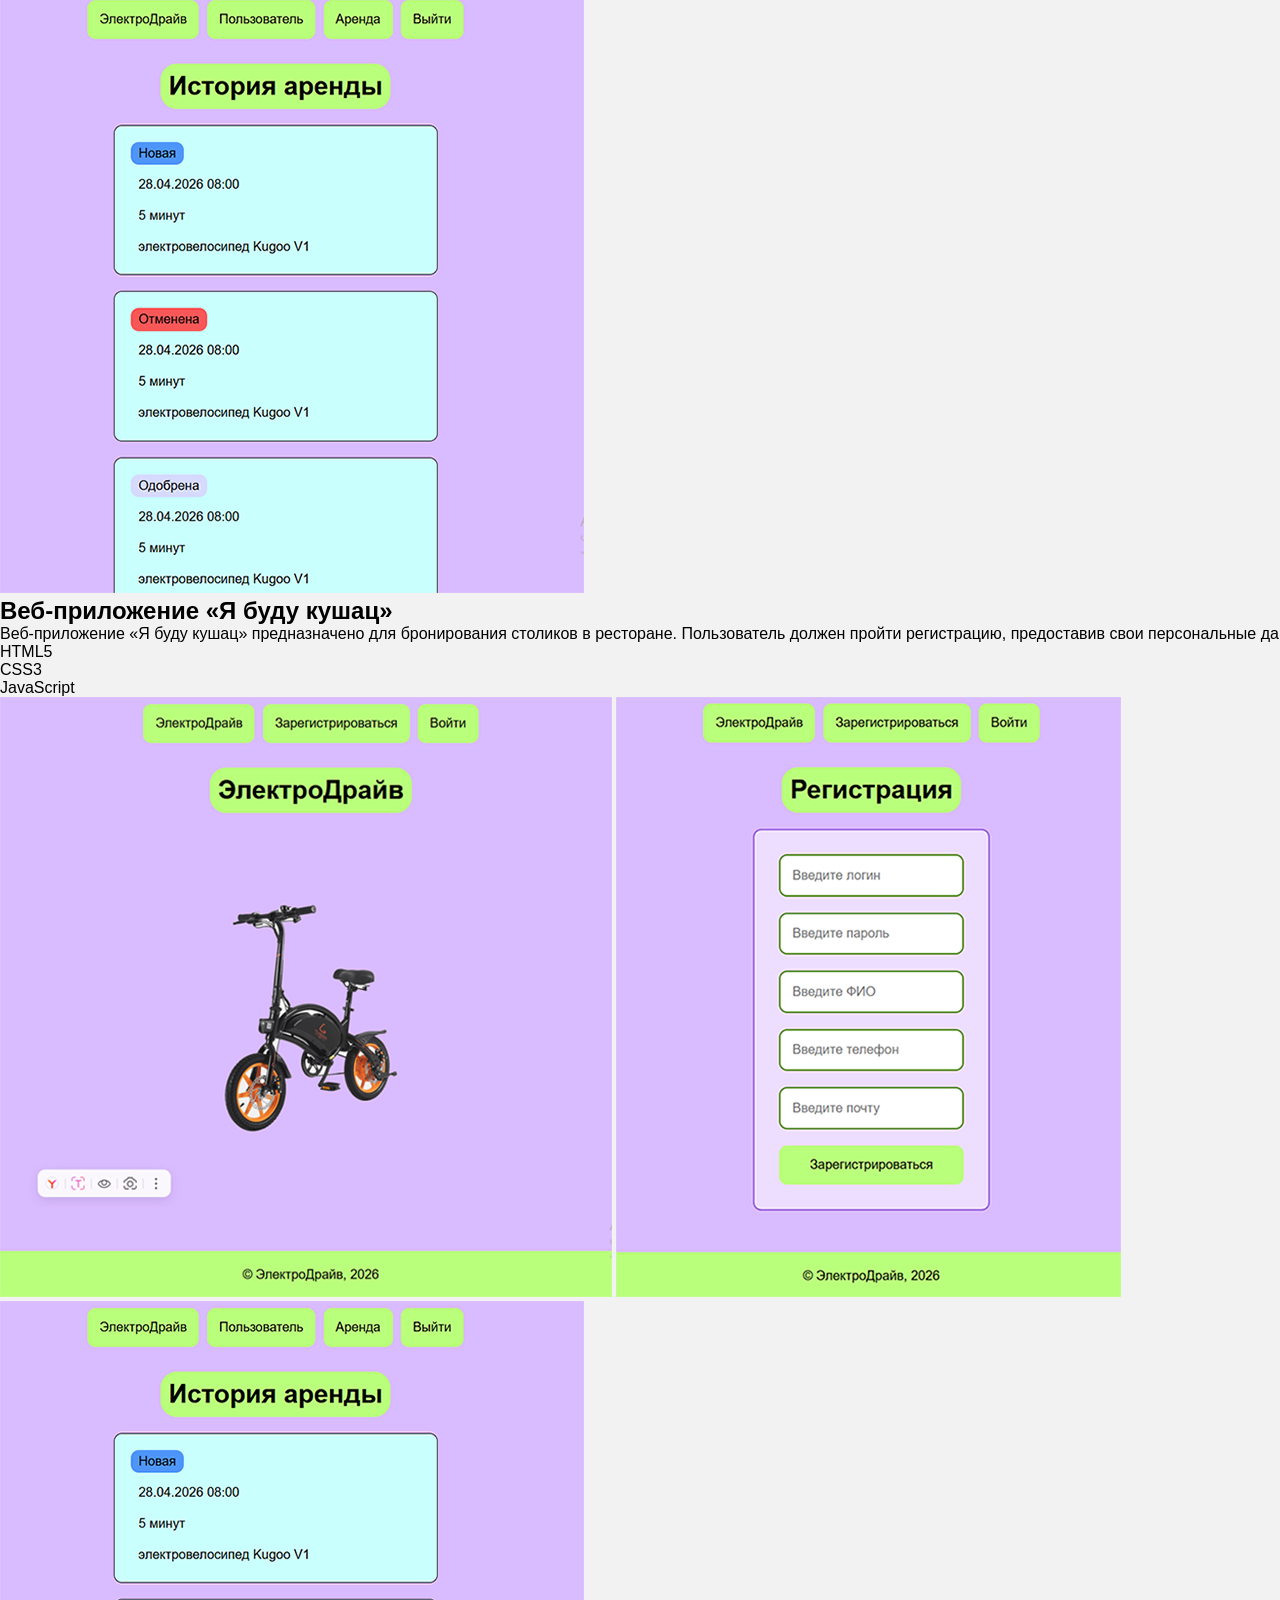
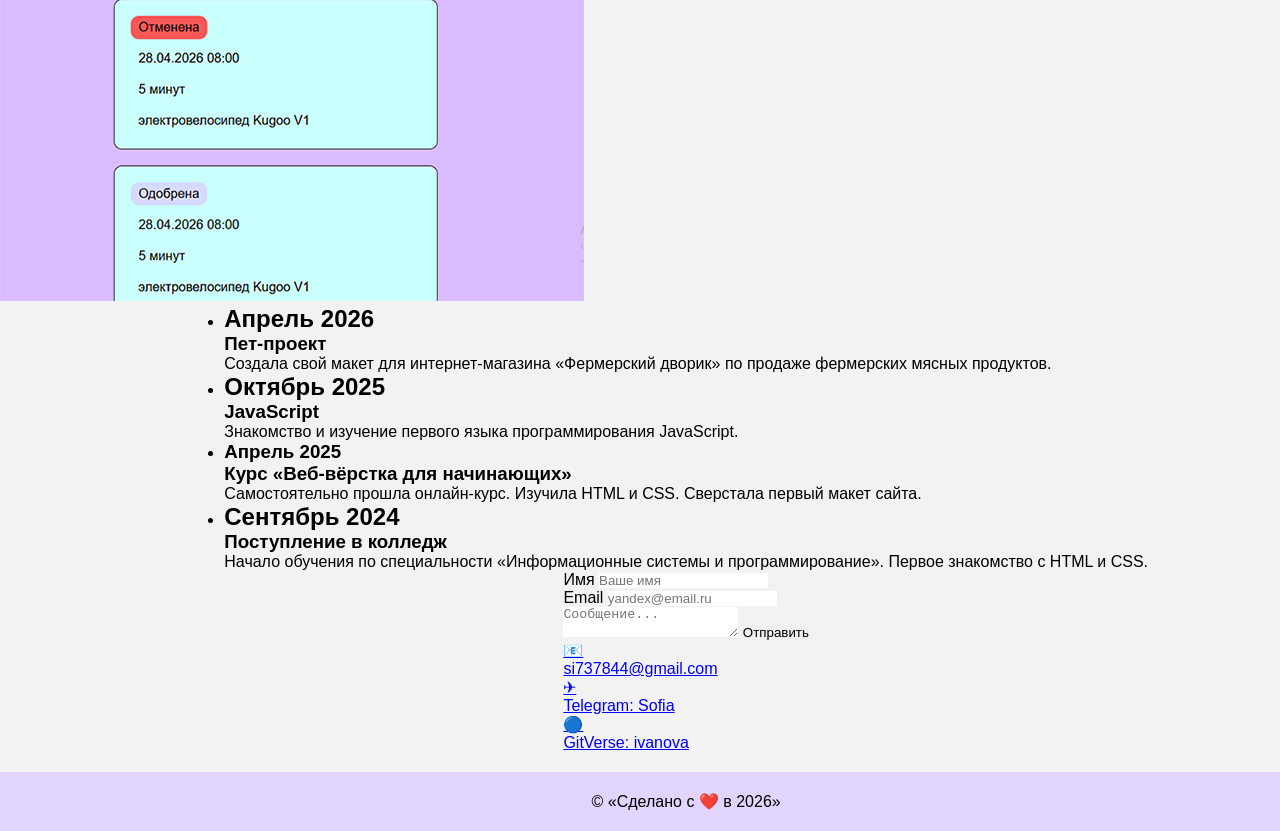
==== commit 056b10db: "Стили секции hero и обо мне" ====
--- a/index.html
+++ b/index.html
@@ -20,7 +20,7 @@
       <a href="#about" class="menu__link">Обо мне</a>
       <a href="#skills" class="menu__link">Навыки</a>
       <a href="#projects" class="menu__link">Проекты</a>
-      <a href="#education" class="menu__link">Образование/Опыт</a>
+      <a href="#education" class="menu__link">Образование</a>
       <a href="#contacts" class="menu__link">Контакты</a>
     </nav>
 
@@ -53,11 +53,14 @@
 
     <!-- Снкция обо мне -->
     <section class="about" id="about">
+
+      <h2 class="about__title">Обо мне</h2>
+
       <p class="about__text">
         Я студентка 2 курса по направлению «Информационные системы и программирование». Веб-разработкой увлеклась на
-        первом курсе.<br>
+        первом курсе.<br><br>
         Люблю создавать интерфейсы, которые одинаково хорошо выглядят и на десктопе, и на телефоне. Сейчас активно
-        изучаю HTML, CSS, JavaScript чтобы делать не просто красивую вёрстку, но и интерактивные приложения.<br>
+        изучаю HTML, CSS, JavaScript чтобы делать не просто красивую вёрстку, но и интерактивные приложения.<br><br>
         Люблю разбираться в новых технологиях и
         постоянно прокачиваю навыки.
       </p>
--- a/css/style.css
+++ b/css/style.css
@@ -18,12 +18,24 @@
 }
 
 .header {
-  display: grid;
-  gap: 20px;
-  padding: 20px;
-  grid-template-columns: 300px 1fr 200px 100px;
-  align-items: center;
+  justify-content: center;
+  display: grid;
+  gap: 20px;
+  padding: 20px;
+  grid-template-columns: 300px auto 200px 100px;
+  grid-auto-flow: column;
+  place-items: center;
   background-color: rgb(224.988372093, 212.8284883721, 252.6715116279);
+  position: sticky;
+  z-index: 999;
+  top: 0;
+  width: 100%;
+}
+@media (max-width: 540px) {
+  .header {
+    display: grid;
+    grid-auto-flow: column;
+  }
 }
 .header__logo {
   text-decoration: none;
@@ -37,9 +49,9 @@
 .header__menu {
   display: grid;
   gap: 20px;
-  padding: 20px;
   grid-auto-flow: column;
-  justify-items: center;
+  place-items: center;
+  place-content: center;
 }
 .header__resume {
   text-decoration: none;
@@ -154,4 +166,78 @@
 }
 .footer__copy {
   text-align: center;
+}
+
+.about {
+  display: grid;
+  gap: 20px;
+  padding: 20px;
+  place-items: center;
+}
+.about__title {
+  text-align: center;
+  padding: 10px;
+  font-size: 2rem;
+}
+.about__text {
+  padding: 20px 30px;
+  font-size: 1.2rem;
+  background-color: rgb(184.2631578947, 197.7368421053, 229.7368421053);
+  border-radius: 20px;
+  width: 1000px;
+}
+.about__section {
+  display: grid;
+  gap: 20px;
+  padding: 20px;
+}
+.about__card {
+  display: grid;
+  gap: 10px;
+  padding: 10px 30px;
+  background-color: rgb(198.8507462687, 240.223880597, 170.776119403);
+  border-radius: 20px;
+  width: 1000px;
+}
+
+.card__title {
+  font-size: 1.5rem;
+}
+.card__text {
+  font-size: 1.2rem;
+}
+.hero {
+  display: grid;
+  gap: 20px;
+  padding: 20px;
+  place-items: center;
+}
+.hero__logo {
+  border-radius: 50%;
+  height: 200px;
+}
+.hero__title {
+  text-align: center;
+}
+.hero__subtitle {
+  text-align: center;
+}
+.hero__button {
+  padding: 20px;
+}
+.hero__link {
+  border: 1px solid #8b5cf6;
+  border-radius: 20px;
+  background-color: rgb(87.4069767442, 19.5029069767, 241.9970930233);
+  color: #ffffff;
+  font-size: 1rem;
+  transition: all 0.5s;
+  text-decoration: none;
+  padding: 15px;
+  text-align: center;
+}
+.hero__link:hover {
+  background-color: #ffffff;
+  color: #0f172a;
+  border: 1px solid #8b5cf6;
 }
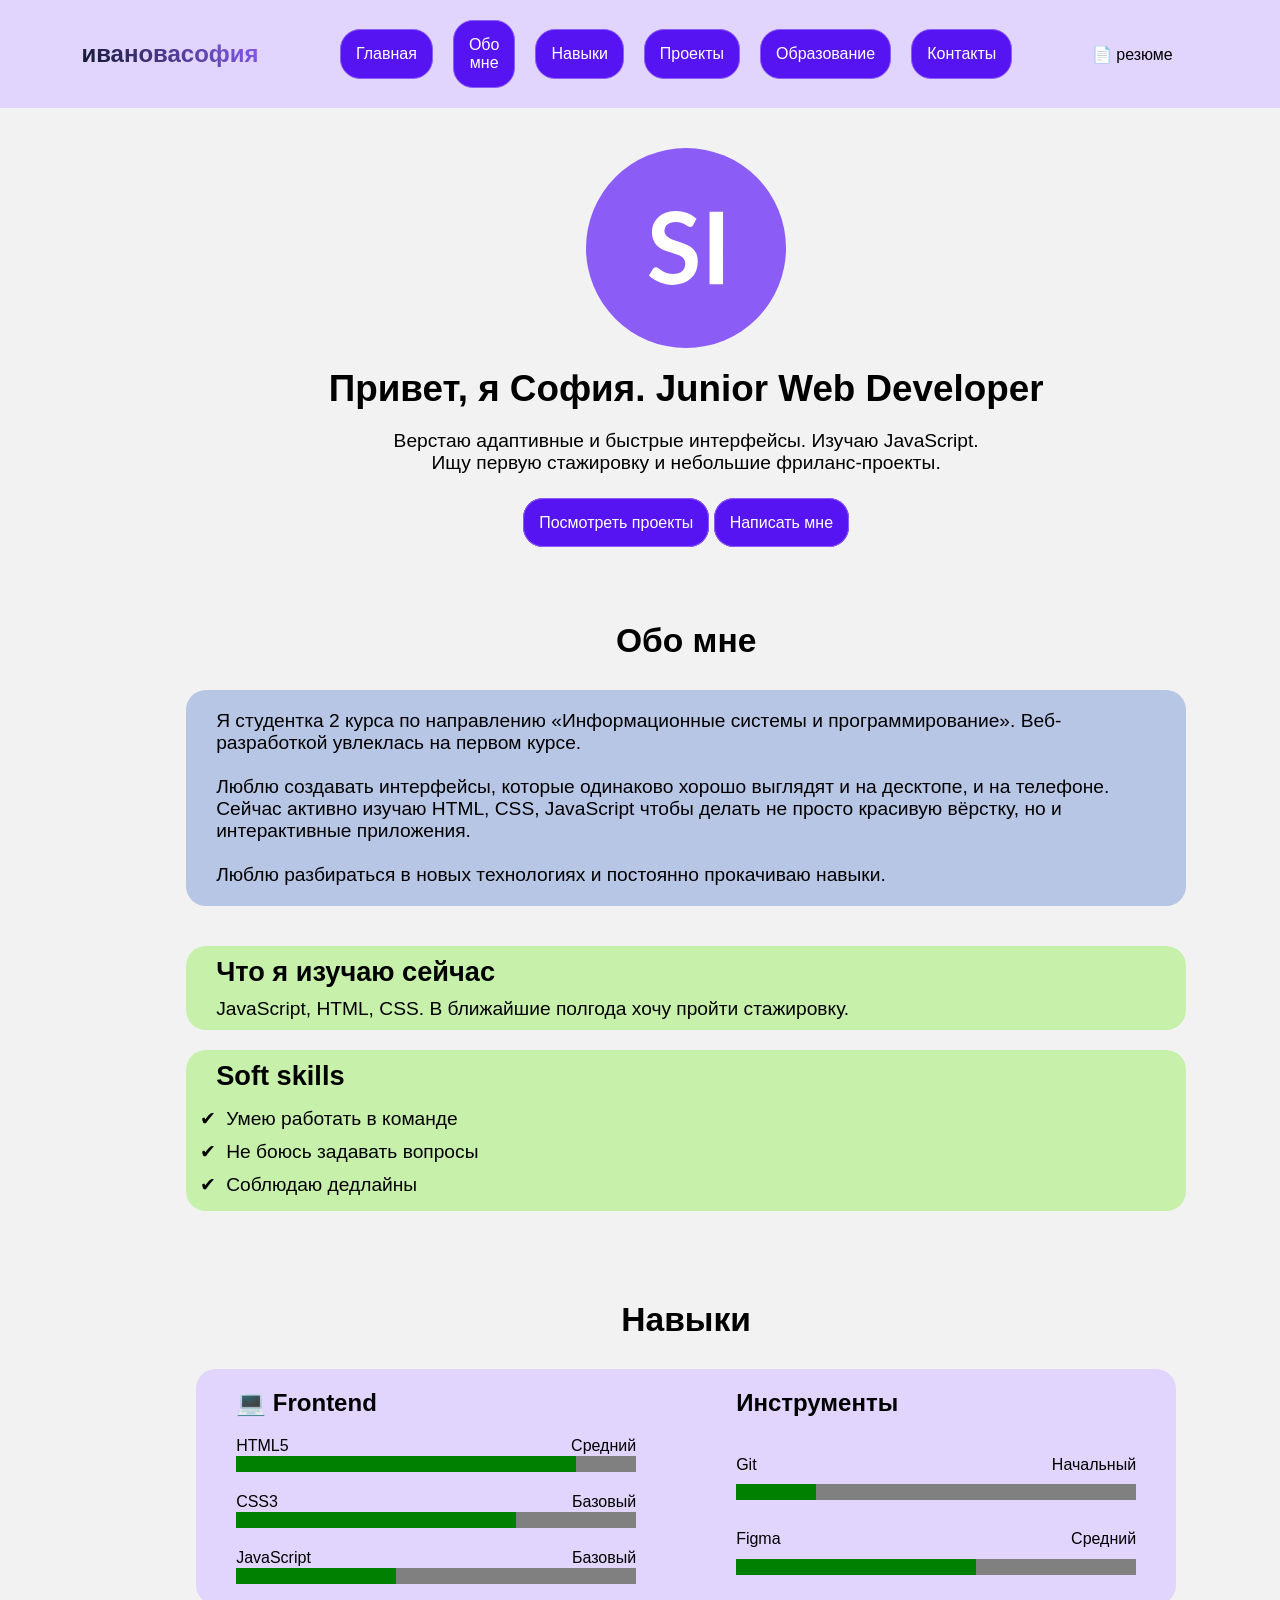
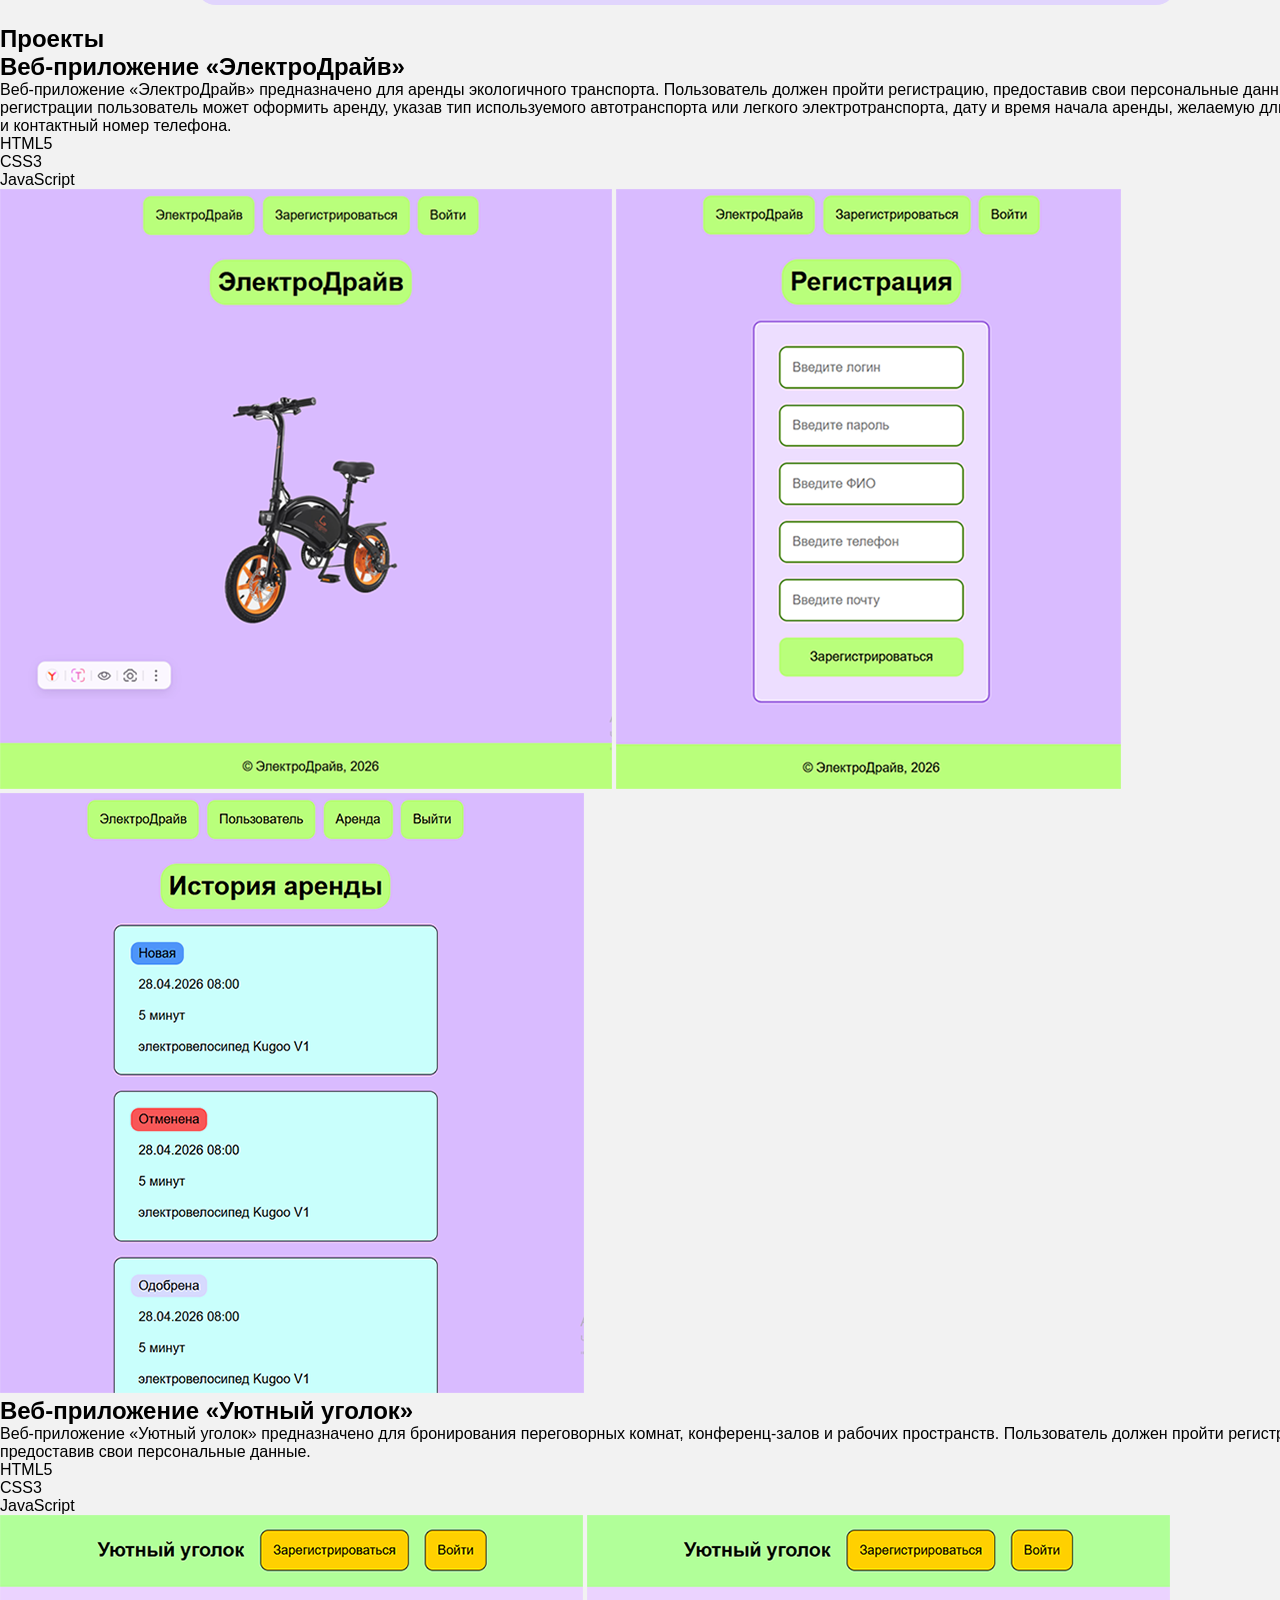
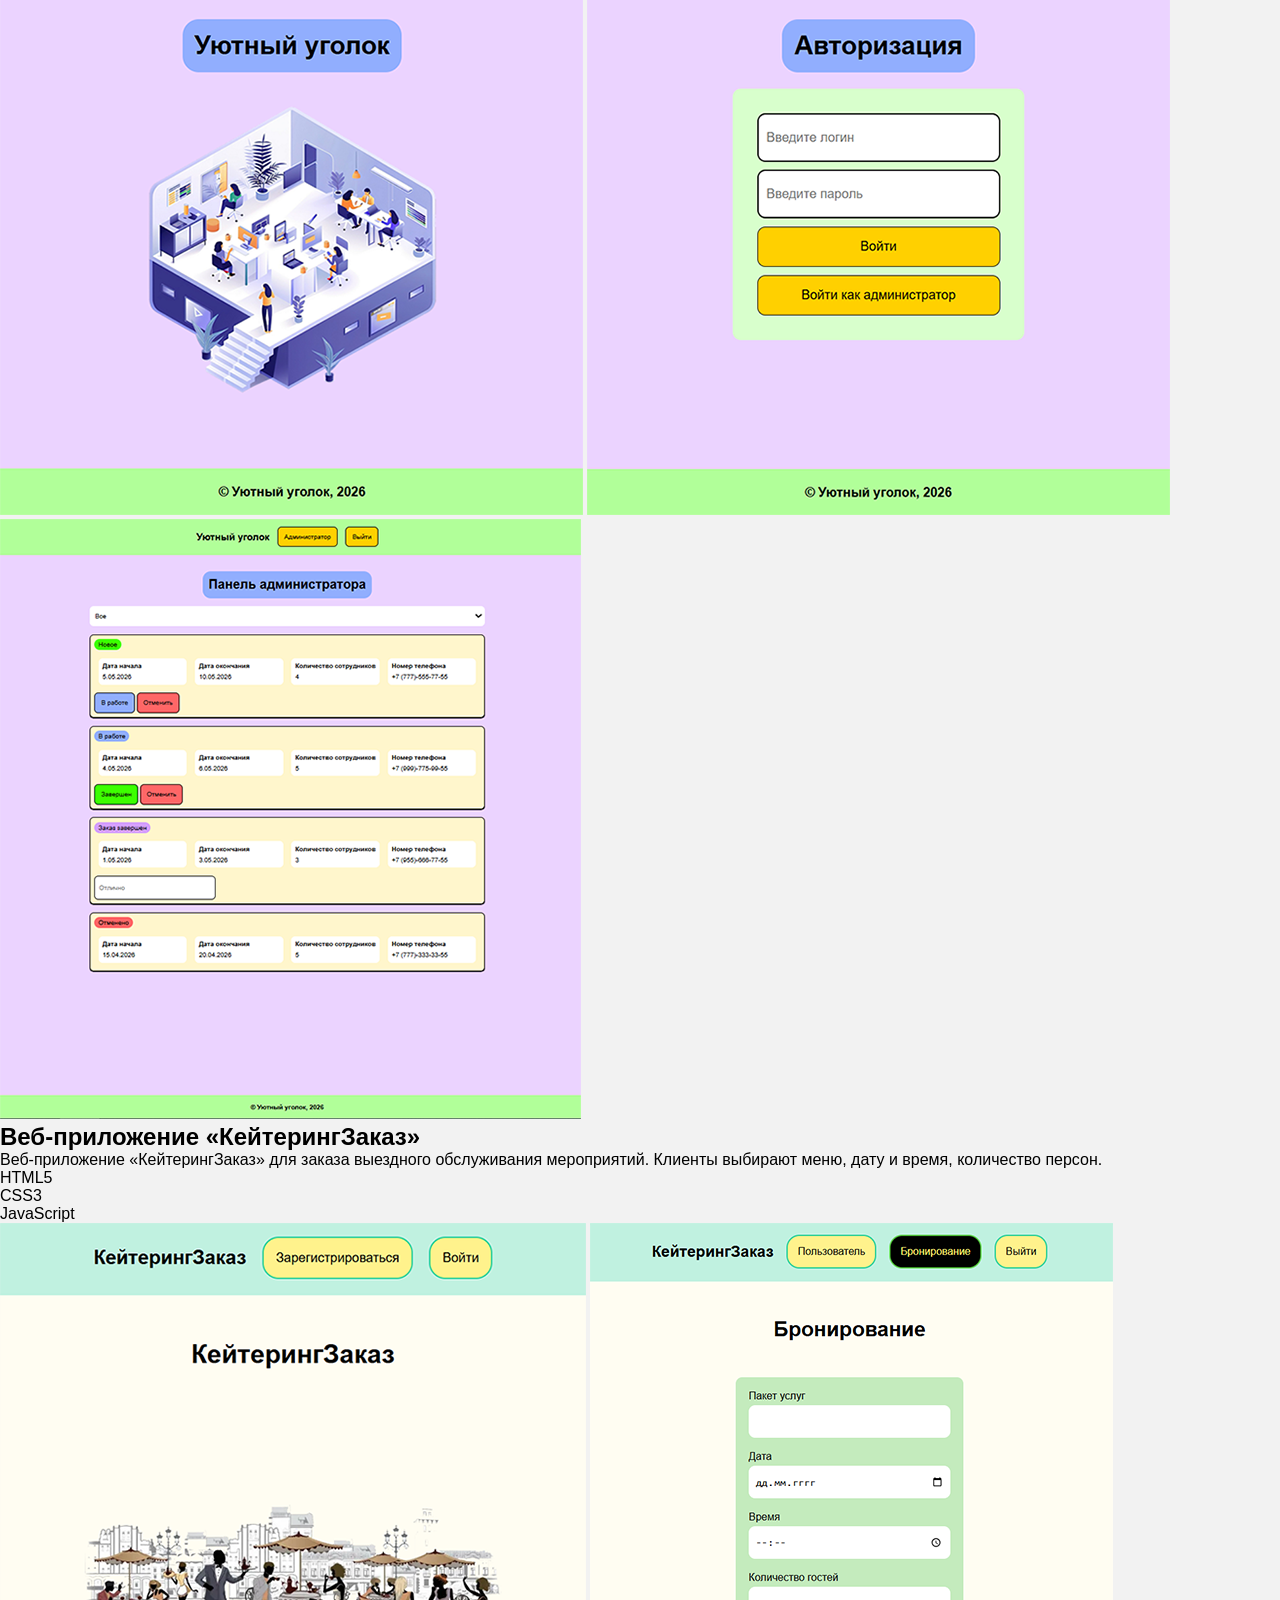
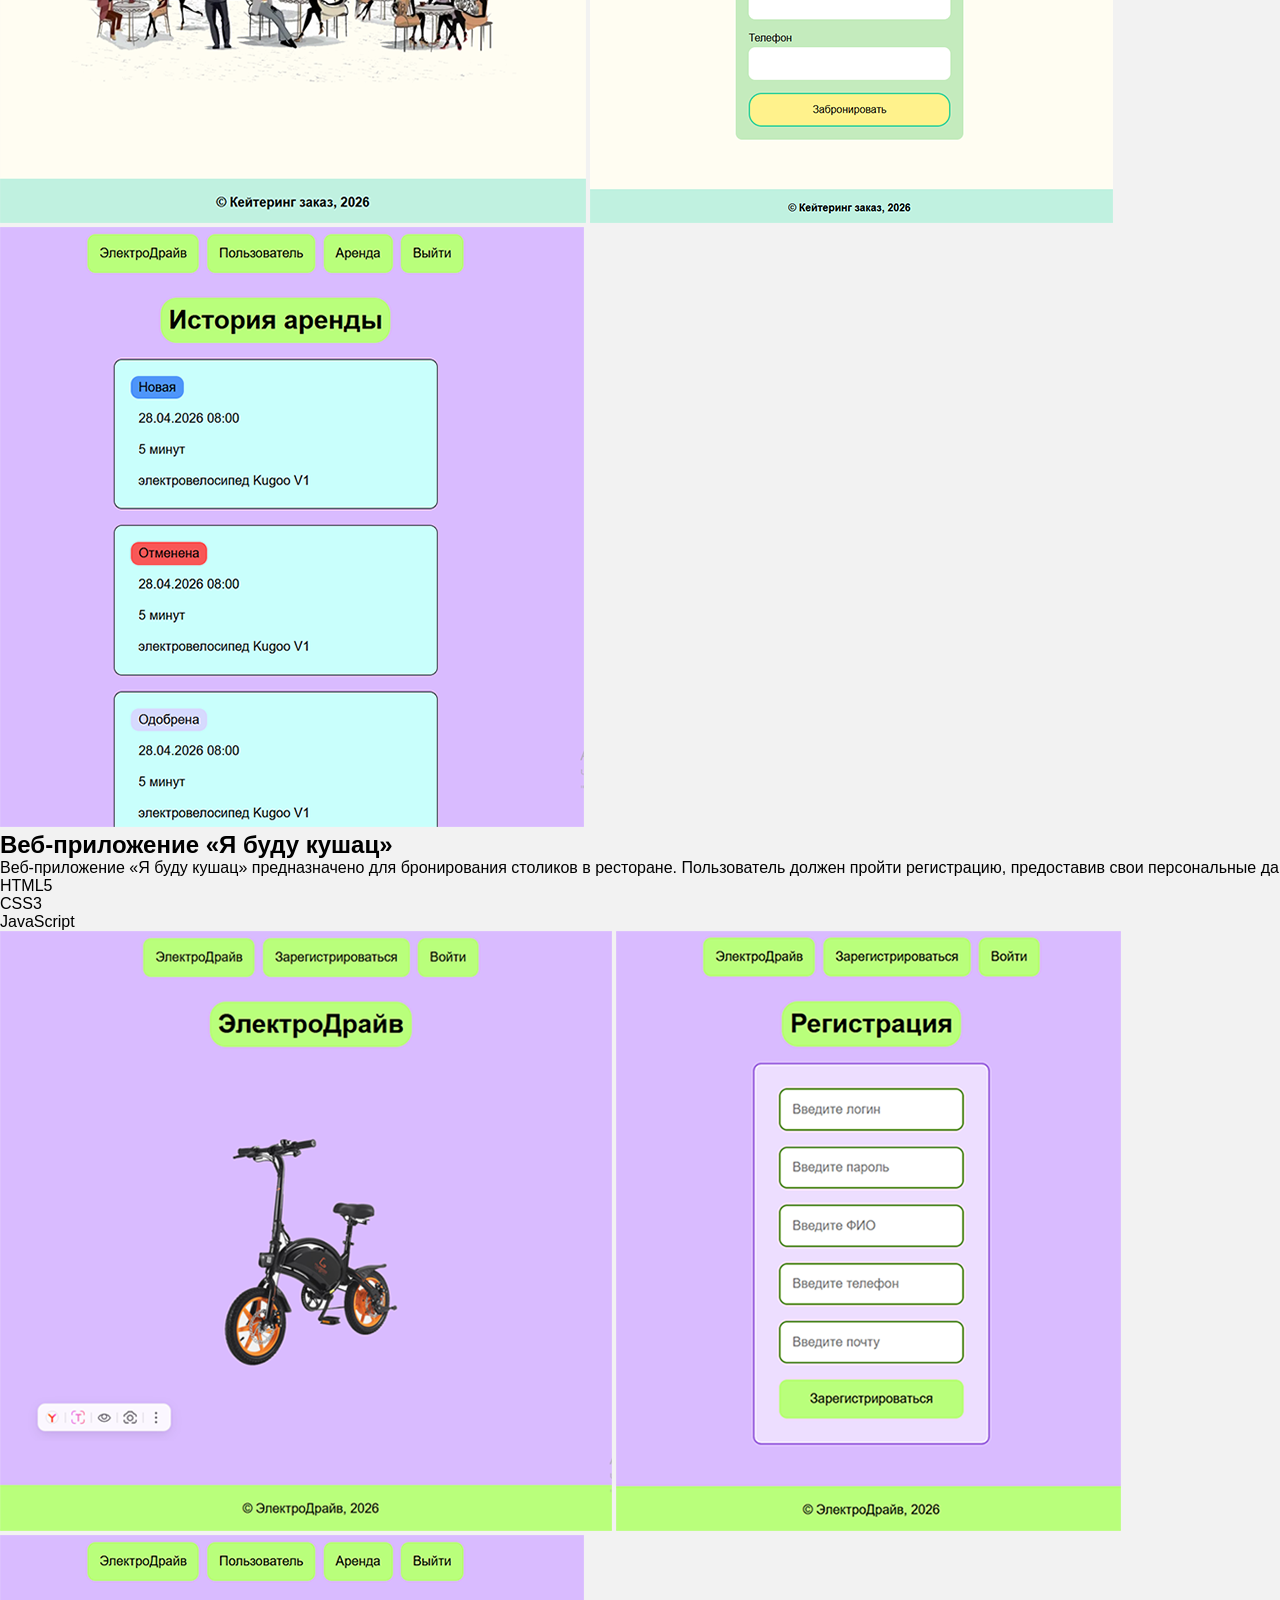
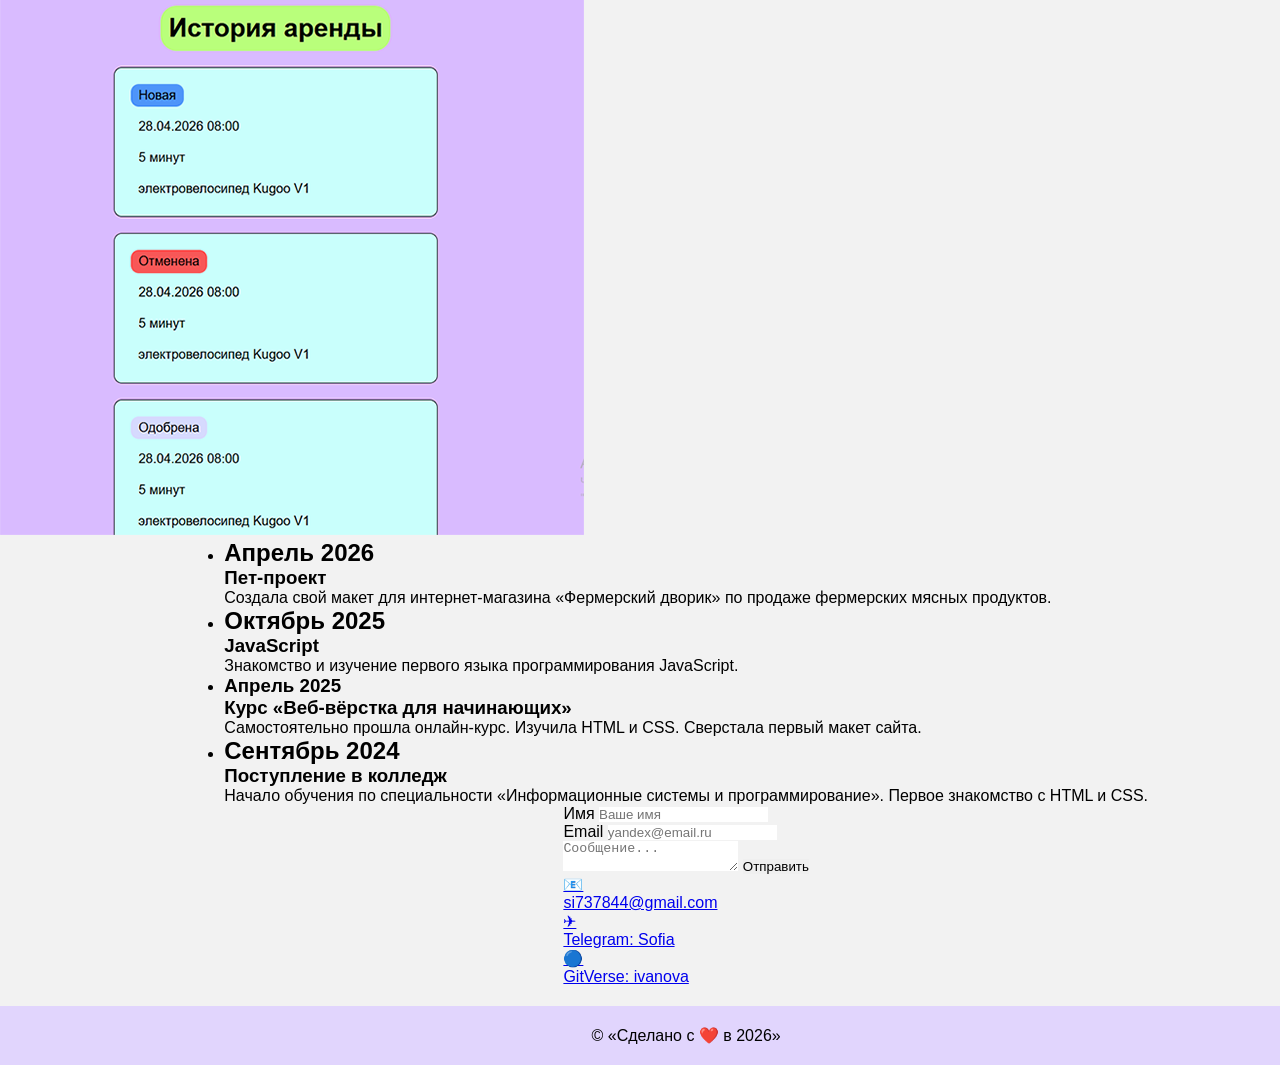
==== commit 3f750a86: "Стили секции навыки" ====
--- a/index.html
+++ b/index.html
@@ -91,54 +91,82 @@
 
       <h2 class="skills__title">Навыки</h2>
 
-      <div class="skills__section">
-
-        <h2 class="skills__technologies">💻 Frontend</h2>
-
-        <div class="skills__bar">
-          <div class="bar__title">HTML5</div>
-          <div class="bar__level">Средний</div>
-          <div class="bar__track">
-            <div class="bar__fill" data-width="85%"></div>
-          </div>
-        </div>
-
-        <div class="skills__bar">
-          <div class="bar__title">CSS3</div>
-          <div class="bar__level">Базовый</div>
-          <div class="bar__track">
-            <div class="bar__fill" data-width="70%"></div>
-          </div>
-        </div>
-
-        <div class="skills__bar">
-          <div class="bar__title">JavaScript</div>
-          <div class="bar__level">Базовый</div>
-          <div class="bar__track">
-            <div class="bar__fill" data-width="40%"></div>
-          </div>
-        </div>
-
-      </div>
-
-      <div class="skills__section">
-
-        <h2 class="skills__technologies">Инструменты</h2>
-
-        <div class="skills__bar">
-          <div class="bar__title">Git</div>
-          <div class="bar__level">Начальный</div>
-          <div class="bar__track">
-            <div class="bar__fill" data-width="20%"></div>
-          </div>
-        </div>
-
-        <div class="skills__bar">
-          <div class="bar__title">Figma</div>
-          <div class="bar__level">Средний</div>
-          <div class="bar__track">
-            <div class="bar__fill" data-width="60%"></div>
-          </div>
+      <div class="skills__items">
+
+        <div class="skills__section">
+
+          <h2 class="skills__technologies">💻 Frontend</h2>
+
+          <div class="skills__bar">
+
+            <div class="bar__group">
+              <div class="bar__title">HTML5</div>
+              <div class="bar__level">Средний</div>
+            </div>
+
+            <div class="bar__track">
+              <progress class="bar__fill" value="0.85">
+              </progress>
+            </div>
+          </div>
+
+          <div class="skills__bar">
+
+            <div class="bar__group">
+              <div class="bar__title">CSS3</div>
+              <div class="bar__level">Базовый</div>
+            </div>
+
+            <div class="bar__track">
+              <progress class="bar__fill" value="0.7">
+              </progress>
+            </div>
+          </div>
+
+          <div class="skills__bar">
+
+            <div class="bar__group">
+              <div class="bar__title">JavaScript</div>
+              <div class="bar__level">Базовый</div>
+            </div>
+
+            <div class="bar__track">
+              <progress class="bar__fill" value="0.4">
+              </progress>
+            </div>
+          </div>
+
+        </div>
+
+        <div class="skills__section">
+
+          <h2 class="skills__technologies">Инструменты</h2>
+
+          <div class="skills__bar">
+
+            <div class="bar__group">
+              <div class="bar__title">Git</div>
+              <div class="bar__level">Начальный</div>
+            </div>
+
+            <div class="bar__track">
+              <progress class="bar__fill" value="0.2"></progress>
+            </div>
+          </div>
+
+          <div class="skills__bar">
+
+            <div class="bar__group">
+              <div class="bar__title">Figma</div>
+              <div class="bar__level">Средний</div>
+            </div>
+
+            <div class="bar__track">
+              <progress class="bar__fill" value="0.6"></progress>
+            </div>
+
+          </div>
+
         </div>
 
       </div>
@@ -147,6 +175,8 @@
 
     <!-- Снкция проекты -->
     <section class="projects" id="projects">
+
+      <h2 class="projects__title">Проекты</h2>
 
       <div class="projects__section">
 
--- a/css/style.css
+++ b/css/style.css
@@ -1,3 +1,4 @@
+@charset "UTF-8";
 *,
 *::before,
 *::after {
@@ -172,12 +173,13 @@
   display: grid;
   gap: 20px;
   padding: 20px;
+  padding-top: 40px;
   place-items: center;
 }
 .about__title {
   text-align: center;
   padding: 10px;
-  font-size: 2rem;
+  font-size: 2.1rem;
 }
 .about__text {
   padding: 20px 30px;
@@ -201,11 +203,17 @@
 }
 
 .card__title {
-  font-size: 1.5rem;
+  font-size: 1.7rem;
 }
 .card__text {
   font-size: 1.2rem;
 }
+.card__point {
+  font-size: 1.2rem;
+  list-style-type: "✔";
+  padding: 5px 10px;
+}
+
 .hero {
   display: grid;
   gap: 20px;
@@ -218,9 +226,11 @@
 }
 .hero__title {
   text-align: center;
+  font-size: 2.3rem;
 }
 .hero__subtitle {
   text-align: center;
+  font-size: 1.2rem;
 }
 .hero__button {
   padding: 20px;
@@ -240,4 +250,43 @@
   background-color: #ffffff;
   color: #0f172a;
   border: 1px solid #8b5cf6;
+}
+
+.skills {
+  display: grid;
+  gap: 20px;
+  padding: 20px;
+  padding-top: 40px;
+}
+.skills__title {
+  text-align: center;
+  padding: 10px;
+  font-size: 2.1rem;
+}
+.skills__items {
+  display: grid;
+  gap: 100px;
+  padding: 20px 40px;
+  grid-template-columns: repeat(2, 1fr);
+  border-radius: 20px;
+  background-color: rgb(224.988372093, 212.8284883721, 252.6715116279);
+}
+.skills__section {
+  display: grid;
+  gap: 20px;
+}
+.skills__bar {
+  display: grid;
+  grid-template-rows: repeat(2, 1fr);
+}
+
+.bar__group {
+  display: grid;
+  grid-template-columns: repeat(2, 1fr);
+}
+.bar__level {
+  text-align: right;
+}
+.bar__fill {
+  width: 400px;
 }
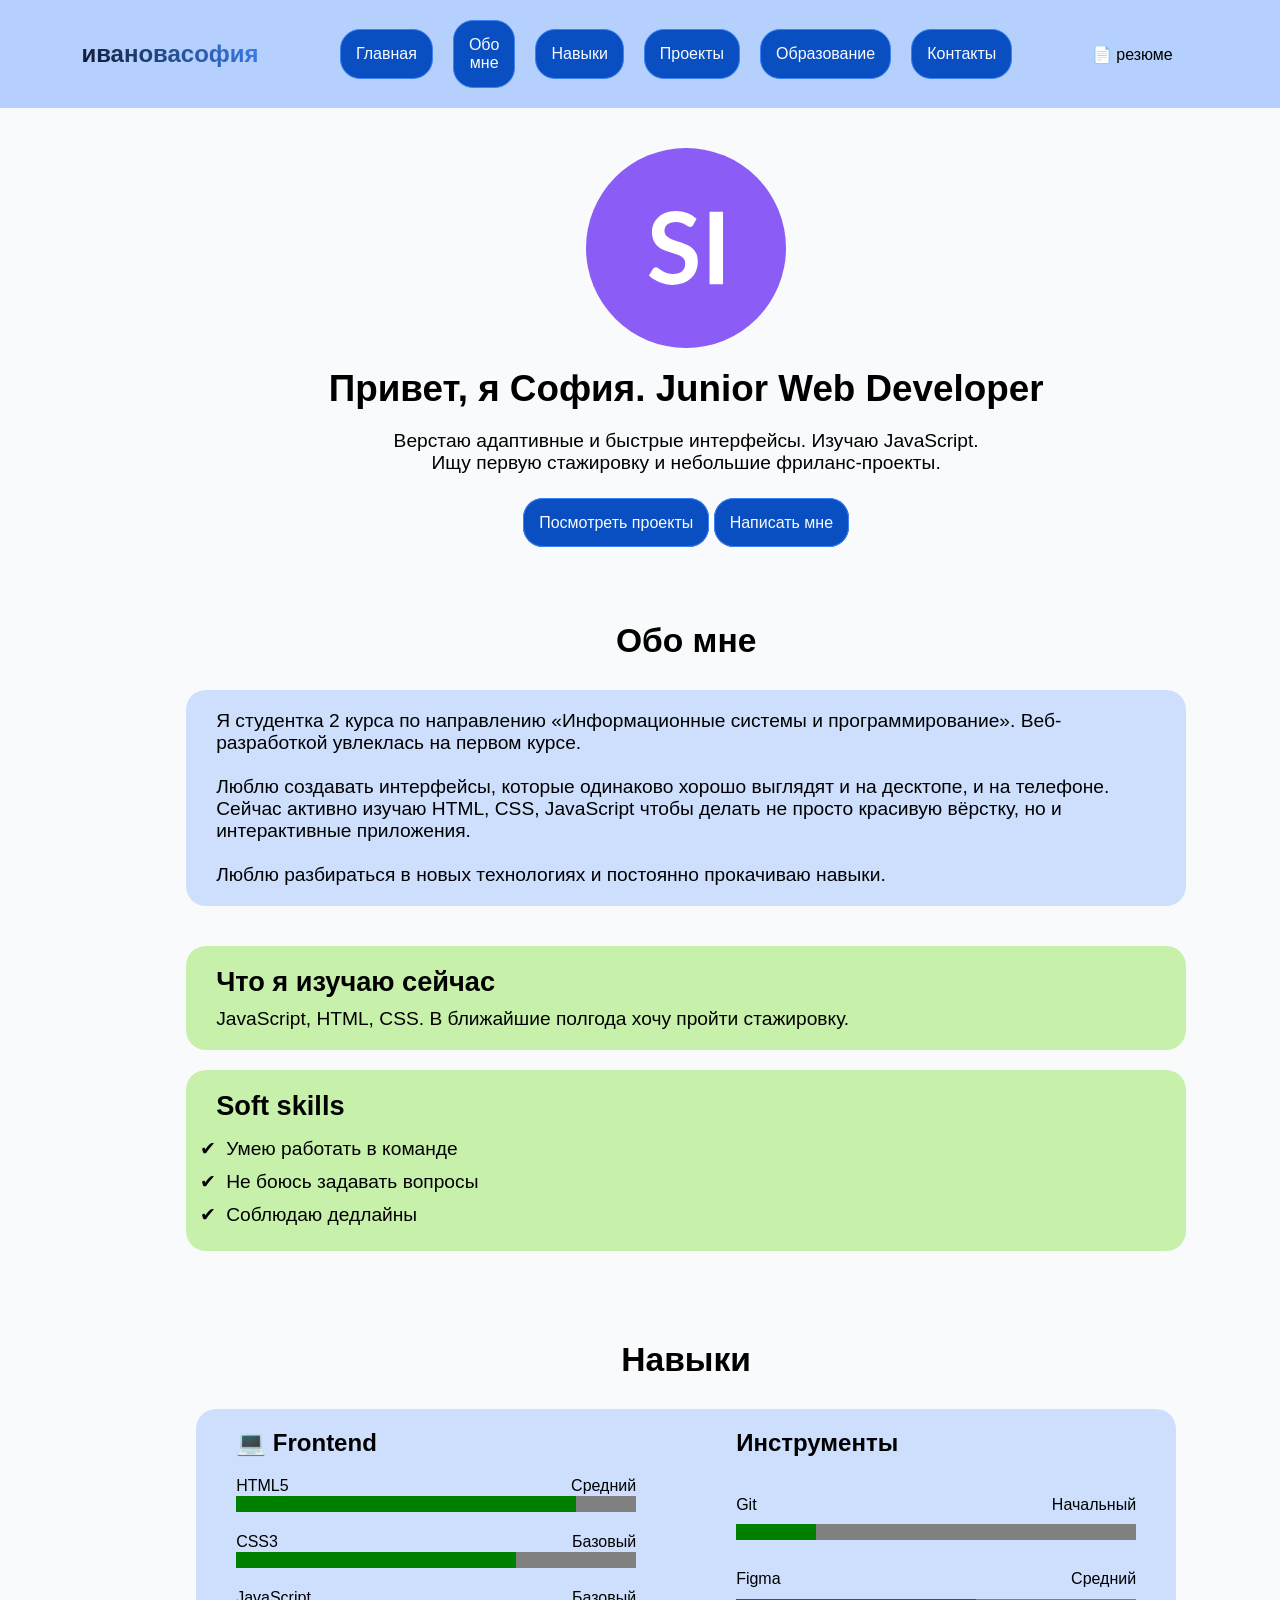
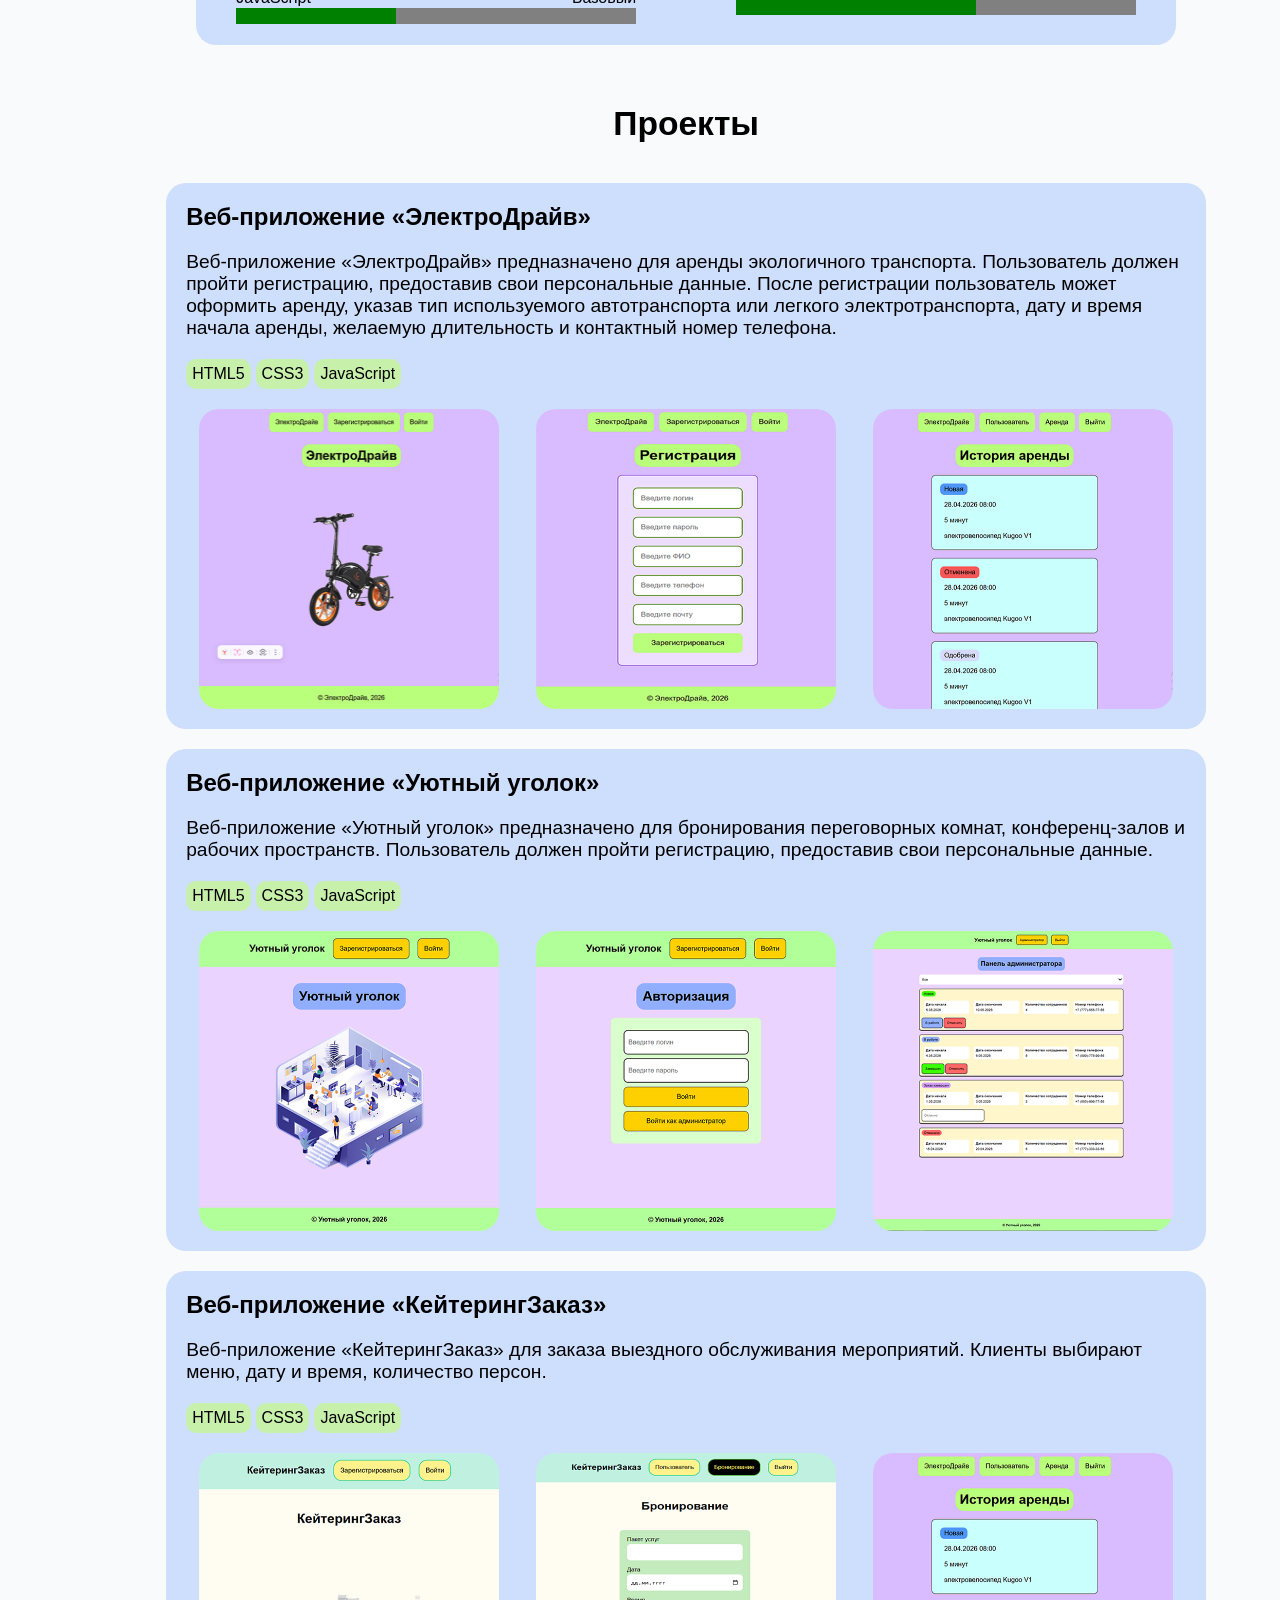
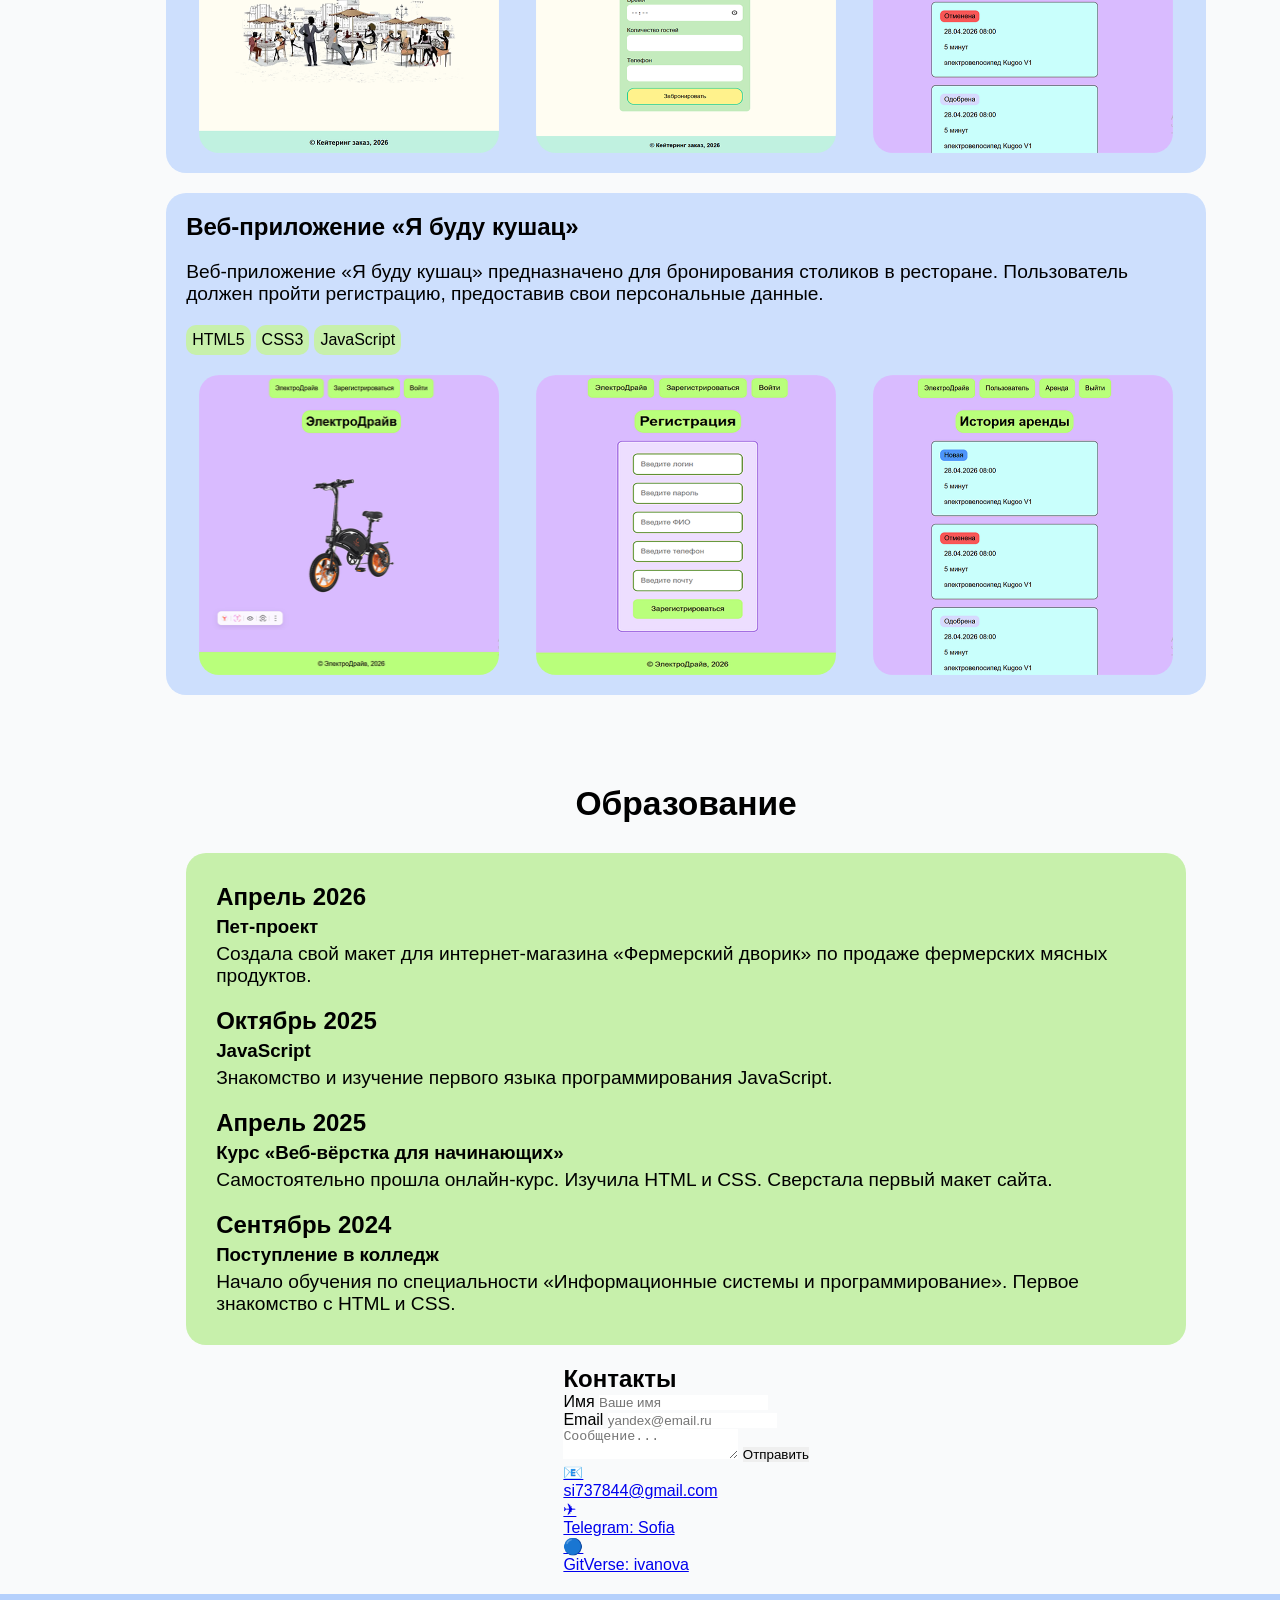
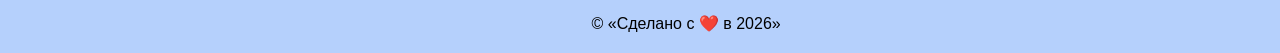
==== commit e60ddc84: "Стили секции образование и проекты" ====
--- a/index.html
+++ b/index.html
@@ -178,93 +178,97 @@
 
       <h2 class="projects__title">Проекты</h2>
 
-      <div class="projects__section">
-
-        <h2 class="projects__name">Веб-приложение «ЭлектроДрайв»</h2>
-        <p class="projects__text">
-          Веб-приложение «ЭлектроДрайв» предназначено для аренды экологичного
-          транспорта. Пользователь должен пройти регистрацию, предоставив свои персональные данные. После регистрации
-          пользователь может оформить аренду,
-          указав тип используемого автотранспорта или легкого электротранспорта, дату и время
-          начала аренды, желаемую длительность и контактный номер телефона.
-        </p>
-
-        <div class="projects__tegs">
-          <div class="projects__teg">HTML5</div>
-          <div class="projects__teg">CSS3</div>
-          <div class="projects__teg">JavaScript</div>
-        </div>
-
-        <div class="projects__images">
-          <img src="image/progect1.png" alt="project1" class="projects__image">
-          <img src="image/progect1_2.png" alt="project1" class="projects__image">
-          <img src="image/progect1_3.png" alt="project1" class="projects__image">
-        </div>
-
-      </div>
-
-      <div class="projects__section">
-
-        <h2 class="projects__name">Веб-приложение «Уютный уголок»</h2>
-        <p class="projects__text">
-          Веб-приложение «Уютный уголок» предназначено для бронирования переговорных комнат,
-          конференц-залов и рабочих пространств. Пользователь должен пройти регистрацию, предоставив свои персональные
-          данные.
-        </p>
-
-        <div class="projects__tegs">
-          <div class="projects__teg">HTML5</div>
-          <div class="projects__teg">CSS3</div>
-          <div class="projects__teg">JavaScript</div>
-        </div>
-
-        <div class="projects__images">
-          <img src="image/progect2.png" alt="project2" class="projects__image">
-          <img src="image/progect2_2.png" alt="project2" class="projects__image">
-          <img src="image/progect2_3.png" alt="project2" class="projects__image">
-        </div>
-
-      </div>
-
-      <div class="projects__section">
-
-        <h2 class="projects__name">Веб-приложение «КейтерингЗаказ»</h2>
-        <p class="projects__text">
-          Веб-приложение «КейтерингЗаказ» для заказа выездного обслуживания мероприятий. Клиенты выбирают меню, дату и
-          время, количество персон.
-        </p>
-
-        <div class="projects__tegs">
-          <div class="projects__teg">HTML5</div>
-          <div class="projects__teg">CSS3</div>
-          <div class="projects__teg">JavaScript</div>
-        </div>
-
-        <div class="projects__images">
-          <img src="image/progect3.png" alt="project3" class="projects__image">
-          <img src="image/progect3_2.png" alt="project3" class="projects__image">
-          <img src="image/progect1_3.png" alt="project3" class="projects__image">
-        </div>
-
-      </div>
-
-      <div class="projects__section">
-
-        <h2 class="projects__name">Веб-приложение «Я буду кушац»</h2>
-        <p class="projects__text">Веб-приложение «Я буду кушац» предназначено для бронирования столиков в ресторане.
-          Пользователь должен пройти регистрацию, предоставив свои персональные данные.
-        </p>
-
-        <div class="projects__tegs">
-          <div class="projects__teg">HTML5</div>
-          <div class="projects__teg">CSS3</div>
-          <div class="projects__teg">JavaScript</div>
-        </div>
-
-        <div class="projects__images">
-          <img src="image/progect1.png" alt="project1" class="projects__image">
-          <img src="image/progect1_2.png" alt="project1" class="projects__image">
-          <img src="image/progect1_3.png" alt="project1" class="projects__image">
+      <div class="projects__items">
+
+        <div class="projects__section">
+
+          <h2 class="projects__name">Веб-приложение «ЭлектроДрайв»</h2>
+          <p class="projects__text">
+            Веб-приложение «ЭлектроДрайв» предназначено для аренды экологичного
+            транспорта. Пользователь должен пройти регистрацию, предоставив свои персональные данные. После регистрации
+            пользователь может оформить аренду,
+            указав тип используемого автотранспорта или легкого электротранспорта, дату и время
+            начала аренды, желаемую длительность и контактный номер телефона.
+          </p>
+
+          <div class="projects__tegs">
+            <div class="projects__teg">HTML5</div>
+            <div class="projects__teg">CSS3</div>
+            <div class="projects__teg">JavaScript</div>
+          </div>
+
+          <div class="projects__images">
+            <img src="image/progect1.png" alt="project1" class="projects__image">
+            <img src="image/progect1_2.png" alt="project1" class="projects__image">
+            <img src="image/progect1_3.png" alt="project1" class="projects__image">
+          </div>
+
+        </div>
+
+        <div class="projects__section">
+
+          <h2 class="projects__name">Веб-приложение «Уютный уголок»</h2>
+          <p class="projects__text">
+            Веб-приложение «Уютный уголок» предназначено для бронирования переговорных комнат,
+            конференц-залов и рабочих пространств. Пользователь должен пройти регистрацию, предоставив свои персональные
+            данные.
+          </p>
+
+          <div class="projects__tegs">
+            <div class="projects__teg">HTML5</div>
+            <div class="projects__teg">CSS3</div>
+            <div class="projects__teg">JavaScript</div>
+          </div>
+
+          <div class="projects__images">
+            <img src="image/progect2.png" alt="project2" class="projects__image">
+            <img src="image/progect2_2.png" alt="project2" class="projects__image">
+            <img src="image/progect2_3.png" alt="project2" class="projects__image">
+          </div>
+
+        </div>
+
+        <div class="projects__section">
+
+          <h2 class="projects__name">Веб-приложение «КейтерингЗаказ»</h2>
+          <p class="projects__text">
+            Веб-приложение «КейтерингЗаказ» для заказа выездного обслуживания мероприятий. Клиенты выбирают меню, дату и
+            время, количество персон.
+          </p>
+
+          <div class="projects__tegs">
+            <div class="projects__teg">HTML5</div>
+            <div class="projects__teg">CSS3</div>
+            <div class="projects__teg">JavaScript</div>
+          </div>
+
+          <div class="projects__images">
+            <img src="image/progect3.png" alt="project3" class="projects__image">
+            <img src="image/progect3_2.png" alt="project3" class="projects__image">
+            <img src="image/progect1_3.png" alt="project3" class="projects__image">
+          </div>
+
+        </div>
+
+        <div class="projects__section">
+
+          <h2 class="projects__name">Веб-приложение «Я буду кушац»</h2>
+          <p class="projects__text">Веб-приложение «Я буду кушац» предназначено для бронирования столиков в ресторане.
+            Пользователь должен пройти регистрацию, предоставив свои персональные данные.
+          </p>
+
+          <div class="projects__tegs">
+            <div class="projects__teg">HTML5</div>
+            <div class="projects__teg">CSS3</div>
+            <div class="projects__teg">JavaScript</div>
+          </div>
+
+          <div class="projects__images">
+            <img src="image/progect1.png" alt="project1" class="projects__image">
+            <img src="image/progect1_2.png" alt="project1" class="projects__image">
+            <img src="image/progect1_3.png" alt="project1" class="projects__image">
+          </div>
+
         </div>
 
       </div>
@@ -273,6 +277,10 @@
 
     <!-- Снкция образование -->
     <section class="education" id="education">
+
+      <h2 class="education__title">Образование</h2>
+
+      <!-- <div class="education__section"> -->
 
       <ul class="education__list">
 
@@ -293,7 +301,7 @@
         </li>
 
         <li class="education__point">
-          <h3 class="point__time">Апрель 2025</h3>
+          <h2 class="point__time">Апрель 2025</h2>
           <h3 class="point__title">Курс «Веб-вёрстка для начинающих»</h3>
           <p class="point__text">
             Самостоятельно прошла онлайн-курс. Изучила HTML и CSS. Сверстала первый макет сайта.
@@ -311,10 +319,14 @@
 
       </ul>
 
+      <!-- </div> -->
+
     </section>
 
     <!-- Снкция контакты -->
     <section class="contacts" id="contacts">
+
+      <h2 class="contacts__title">Контакты</h2>
 
       <form action="#" class="form">
 
@@ -342,6 +354,7 @@
           <div class="link__icon">🔵</div> GitVerse: ivanova
         </a>
       </div>
+
     </section>
 
   </main>
--- a/css/style.css
+++ b/css/style.css
@@ -15,7 +15,7 @@
   height: 100vh;
   font-family: Arial, "Helvetica Neue", Helvetica, sans-serif;
   font-size: 1rem;
-  background-color: rgb(242.25, 242.25, 242.25);
+  background-color: #F9FAFB;
 }
 
 .header {
@@ -26,7 +26,7 @@
   grid-template-columns: 300px auto 200px 100px;
   grid-auto-flow: column;
   place-items: center;
-  background-color: rgb(224.988372093, 212.8284883721, 252.6715116279);
+  background-color: rgb(180.9024390244, 207.743902439, 251.5975609756);
   position: sticky;
   z-index: 999;
   top: 0;
@@ -42,7 +42,7 @@
   text-decoration: none;
   font-size: 1.5rem;
   text-transform: lowercase;
-  background: linear-gradient(45deg, #0f172a, #8b5cf6);
+  background: linear-gradient(45deg, #0f172a, #3B82F6);
   -webkit-background-clip: text;
   -webkit-text-fill-color: transparent;
   font-weight: bold;
@@ -64,7 +64,7 @@
   border-radius: 10px;
   height: 40px;
   width: 40px;
-  background-color: #ffffff;
+  background-color: #F9FAFB;
   border: 1px solid #0f172a;
 }
 .header__toggle {
@@ -121,7 +121,7 @@
     position: fixed;
     left: 0;
     right: 0;
-    background-color: #ffffff;
+    background-color: #F9FAFB;
     top: -100vh;
     bottom: 100vh;
     z-index: 900;
@@ -139,10 +139,10 @@
 }
 
 .menu__link {
-  border: 1px solid #8b5cf6;
-  border-radius: 20px;
-  background-color: rgb(87.4069767442, 19.5029069767, 241.9970930233);
-  color: #ffffff;
+  border: 1px solid #3B82F6;
+  border-radius: 20px;
+  background-color: rgb(8.912195122, 79.2195121951, 194.087804878);
+  color: #F9FAFB;
   font-size: 1rem;
   transition: all 0.5s;
   text-decoration: none;
@@ -150,9 +150,9 @@
   text-align: center;
 }
 .menu__link:hover {
-  background-color: #ffffff;
+  background-color: #F9FAFB;
   color: #0f172a;
-  border: 1px solid #8b5cf6;
+  border: 1px solid #3B82F6;
 }
 
 .main {
@@ -162,7 +162,7 @@
 
 .footer {
   display: grid;
-  background-color: rgb(224.988372093, 212.8284883721, 252.6715116279);
+  background-color: rgb(180.9024390244, 207.743902439, 251.5975609756);
   padding: 20px;
 }
 .footer__copy {
@@ -175,6 +175,8 @@
   padding: 20px;
   padding-top: 40px;
   place-items: center;
+  justify-content: center;
+  width: 1000px;
 }
 .about__title {
   text-align: center;
@@ -184,19 +186,21 @@
 .about__text {
   padding: 20px 30px;
   font-size: 1.2rem;
-  background-color: rgb(184.2631578947, 197.7368421053, 229.7368421053);
-  border-radius: 20px;
-  width: 1000px;
+  background-color: rgb(205.2829268293, 223.2926829268, 252.7170731707);
+  border-radius: 20px;
 }
 .about__section {
   display: grid;
   gap: 20px;
   padding: 20px;
+  place-items: center;
+  justify-content: center;
+  width: 1000px;
 }
 .about__card {
   display: grid;
   gap: 10px;
-  padding: 10px 30px;
+  padding: 20px 30px;
   background-color: rgb(198.8507462687, 240.223880597, 170.776119403);
   border-radius: 20px;
   width: 1000px;
@@ -212,6 +216,40 @@
   font-size: 1.2rem;
   list-style-type: "✔";
   padding: 5px 10px;
+}
+
+.education {
+  display: grid;
+  gap: 20px;
+  padding: 20px;
+  padding-top: 40px;
+  place-items: center;
+  justify-content: center;
+  width: 1000px;
+}
+.education__title {
+  text-align: center;
+  font-size: 2.1rem;
+  padding: 10px;
+}
+.education__list {
+  display: grid;
+  gap: 20px;
+  padding: 30px;
+  width: 1000px;
+  background-color: rgb(198.8507462687, 240.223880597, 170.776119403);
+  border-radius: 20px;
+}
+.education__point {
+  display: grid;
+  gap: 5px;
+}
+
+.point__time {
+  list-style-type: disc;
+}
+.point__text {
+  font-size: 1.2rem;
 }
 
 .hero {
@@ -236,10 +274,10 @@
   padding: 20px;
 }
 .hero__link {
-  border: 1px solid #8b5cf6;
-  border-radius: 20px;
-  background-color: rgb(87.4069767442, 19.5029069767, 241.9970930233);
-  color: #ffffff;
+  border: 1px solid #3B82F6;
+  border-radius: 20px;
+  background-color: rgb(8.912195122, 79.2195121951, 194.087804878);
+  color: #F9FAFB;
   font-size: 1rem;
   transition: all 0.5s;
   text-decoration: none;
@@ -247,9 +285,64 @@
   text-align: center;
 }
 .hero__link:hover {
-  background-color: #ffffff;
+  background-color: #F9FAFB;
   color: #0f172a;
-  border: 1px solid #8b5cf6;
+  border: 1px solid #3B82F6;
+}
+
+.projects {
+  display: grid;
+  gap: 20px;
+  padding: 20px;
+  padding-top: 40px;
+  width: 1000px;
+  place-items: center;
+  place-content: center;
+}
+.projects__title {
+  text-align: center;
+  font-size: 2.1rem;
+}
+.projects__items {
+  display: grid;
+  gap: 20px;
+  padding: 20px;
+}
+.projects__section {
+  display: grid;
+  gap: 20px;
+  padding: 20px;
+  background-color: rgb(205.2829268293, 223.2926829268, 252.7170731707);
+  border-radius: 20px;
+}
+.projects__name {
+  font-size: 1.5rem;
+}
+.projects__text {
+  font-size: 1.2rem;
+}
+.projects__tegs {
+  display: grid;
+  gap: 5px;
+  grid-template-columns: repeat(3, 1fr);
+  width: 200px;
+}
+.projects__teg {
+  background-color: rgb(198.8507462687, 240.223880597, 170.776119403);
+  padding: 6px;
+  border-radius: 10px;
+}
+.projects__images {
+  display: grid;
+  gap: 10px;
+  grid-template-columns: repeat(3, 1fr);
+  width: 1000px;
+  place-items: center;
+}
+.projects__image {
+  width: 300px;
+  height: 300px;
+  border-radius: 20px;
 }
 
 .skills {
@@ -269,7 +362,7 @@
   padding: 20px 40px;
   grid-template-columns: repeat(2, 1fr);
   border-radius: 20px;
-  background-color: rgb(224.988372093, 212.8284883721, 252.6715116279);
+  background-color: rgb(205.2829268293, 223.2926829268, 252.7170731707);
 }
 .skills__section {
   display: grid;
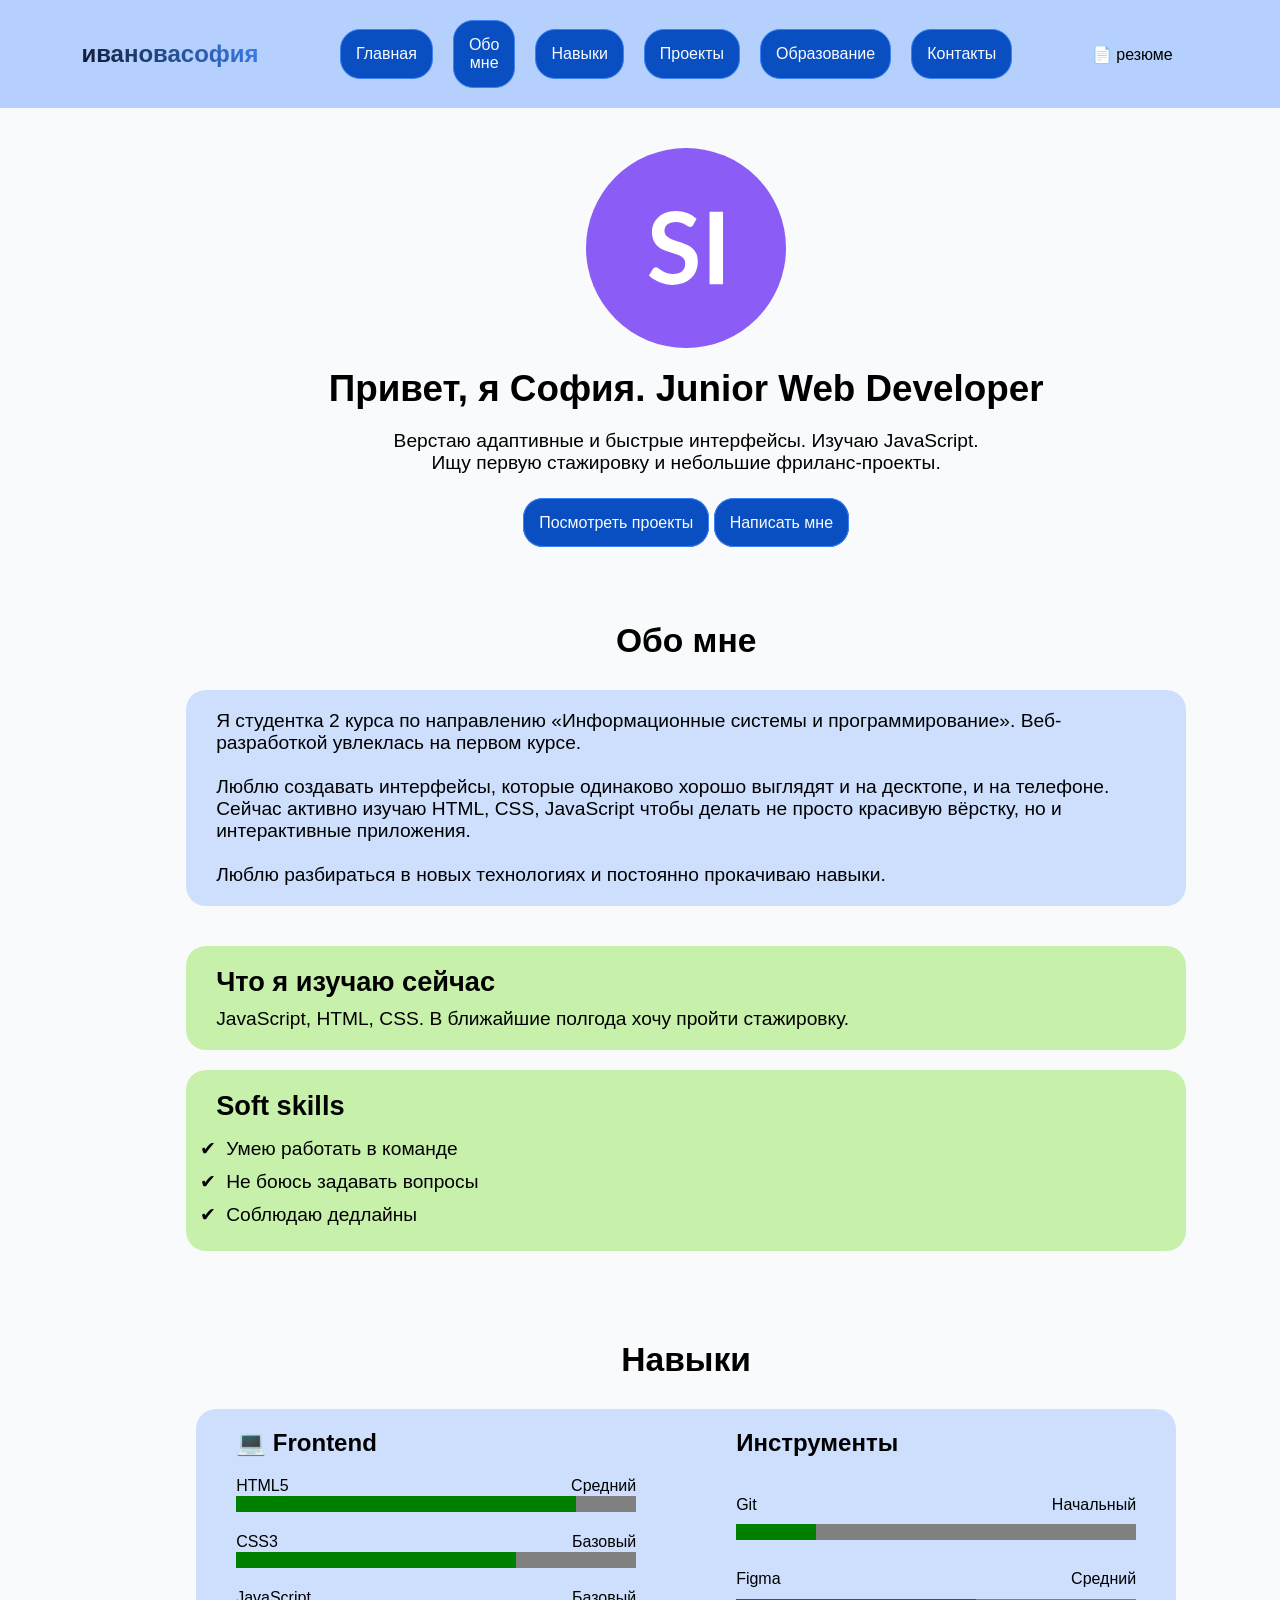
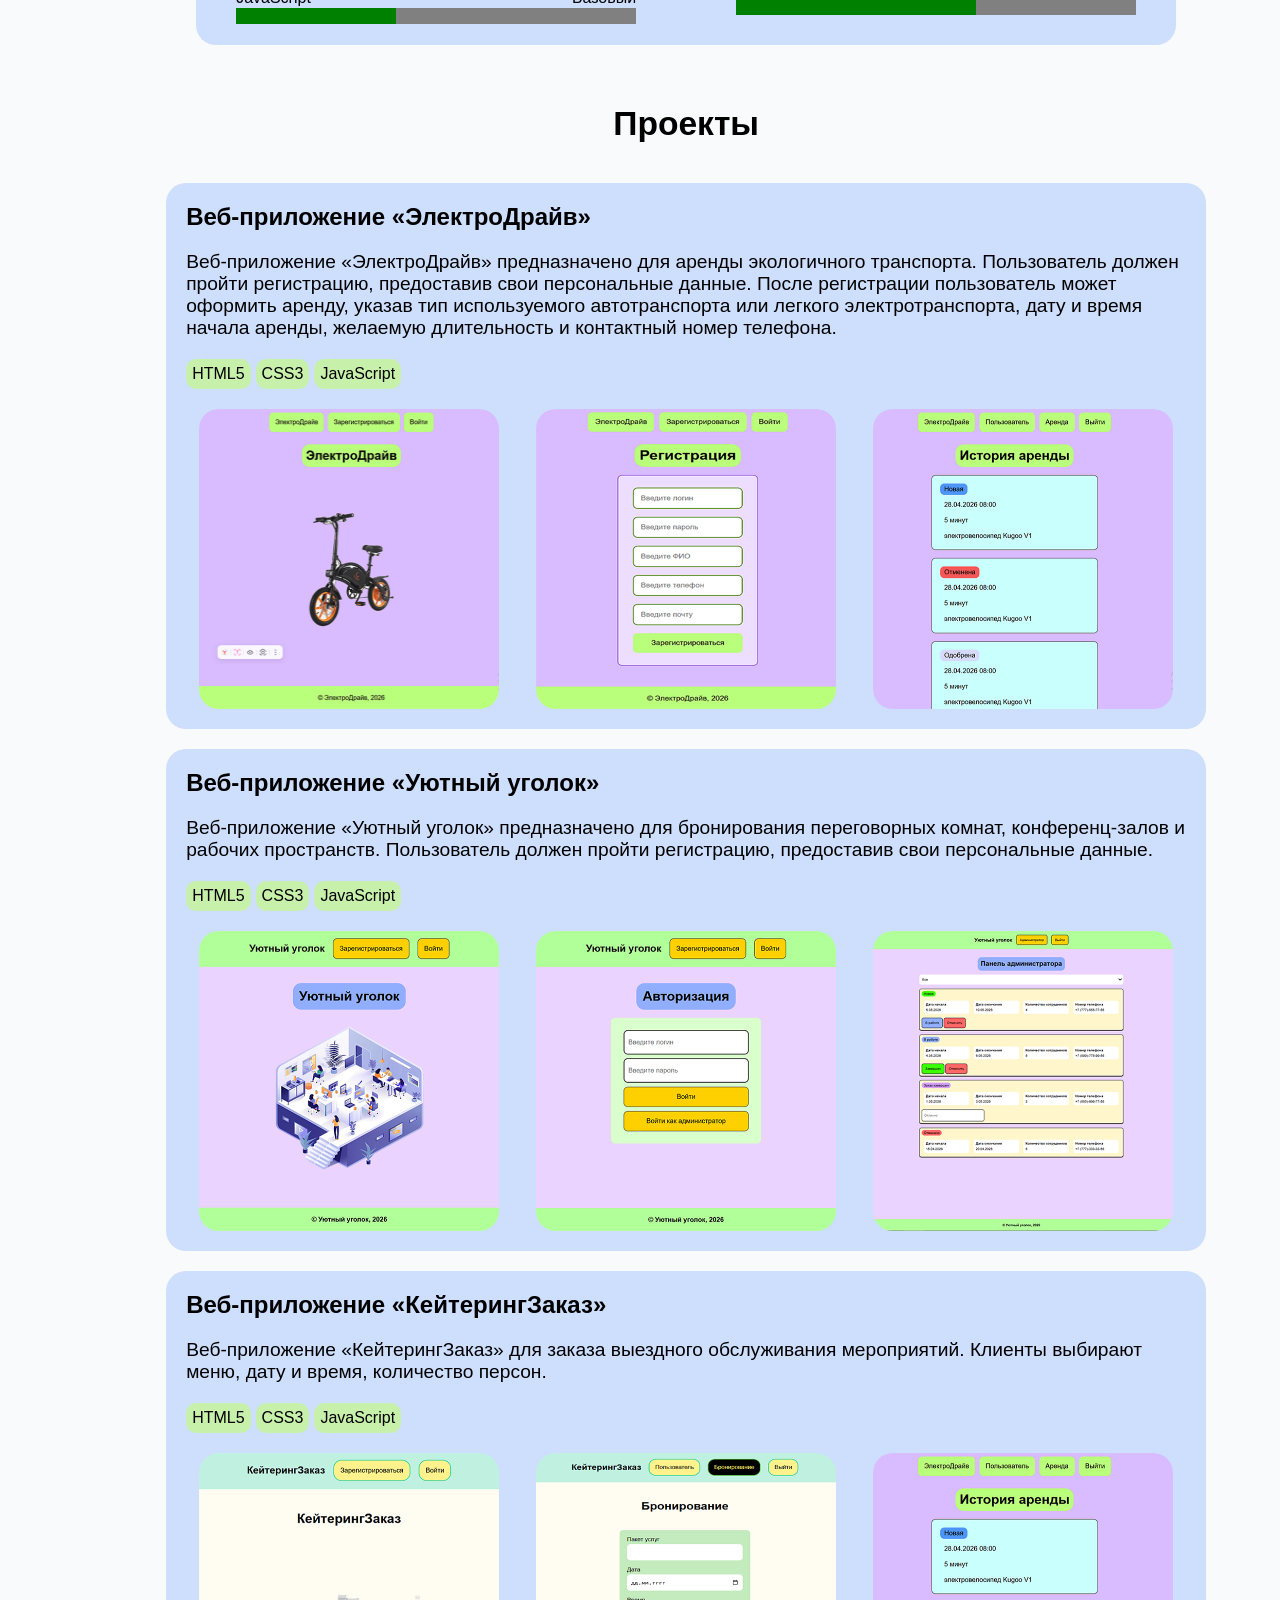
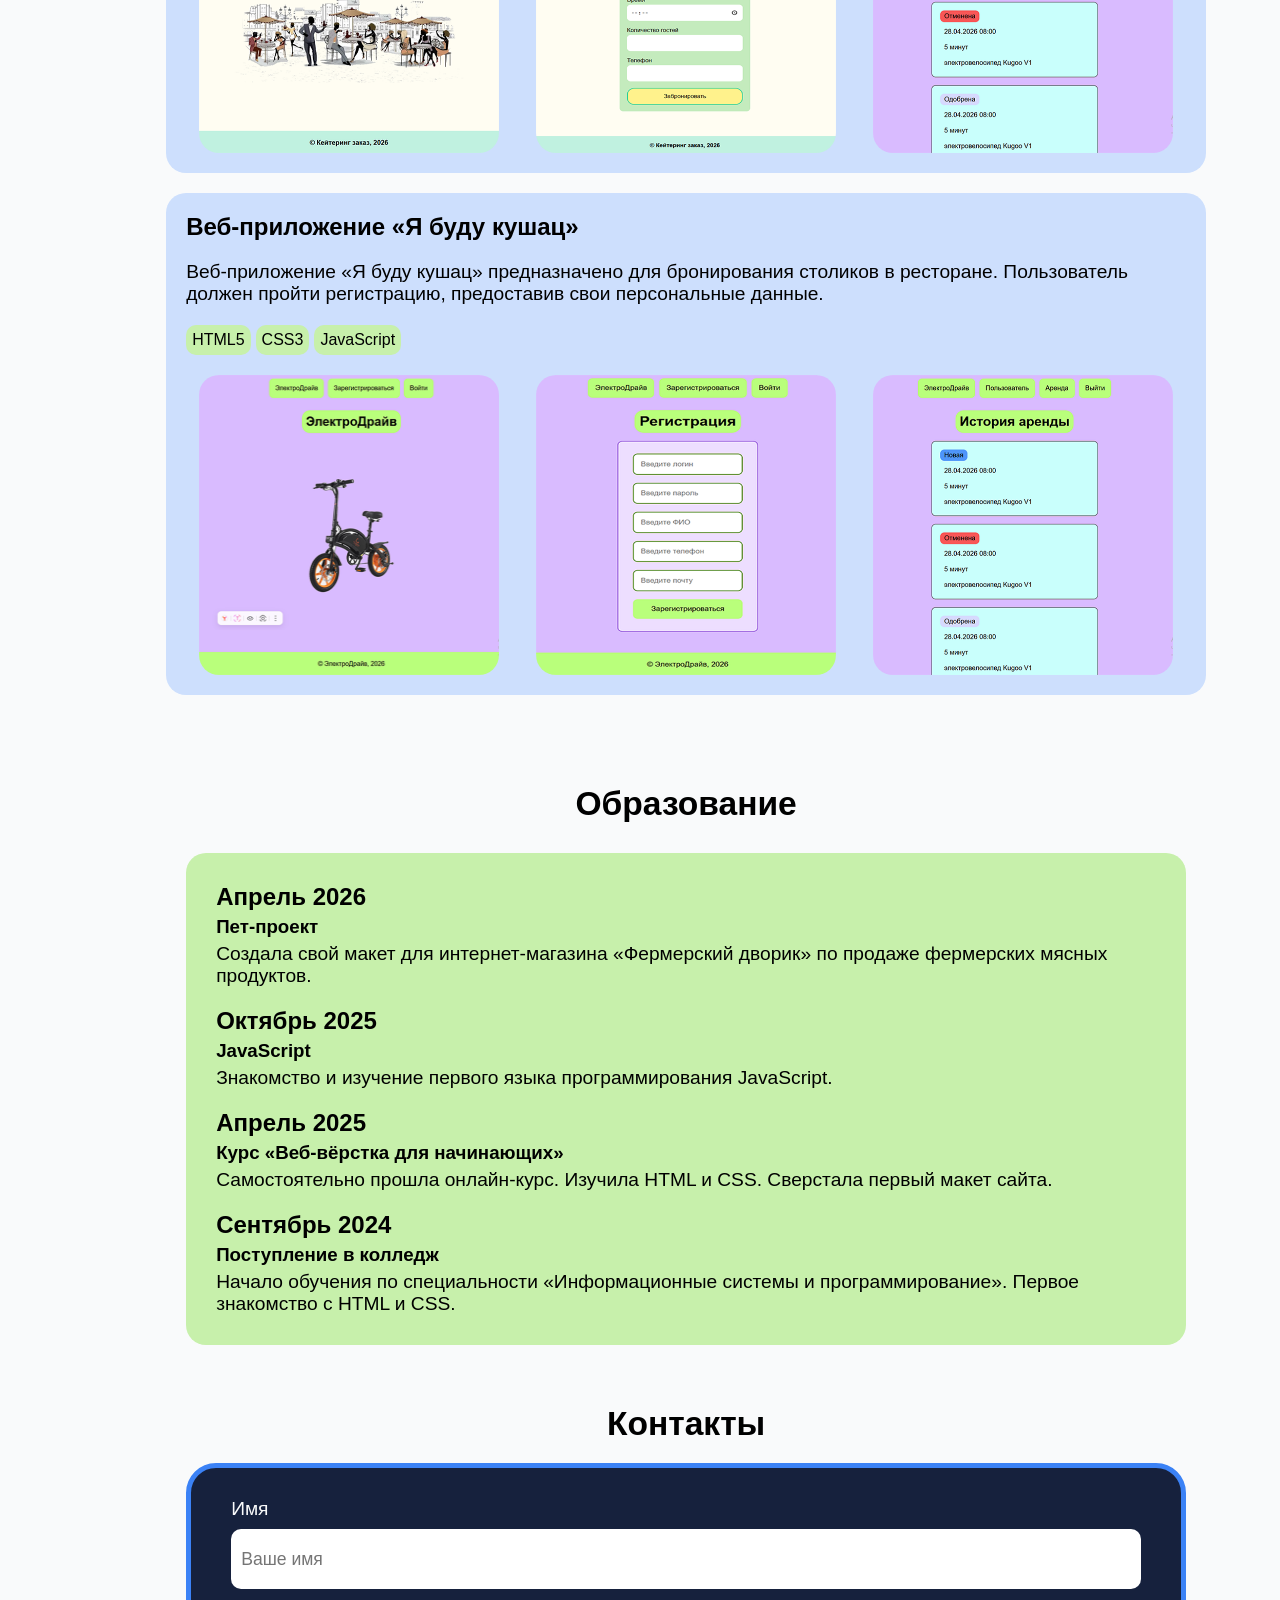
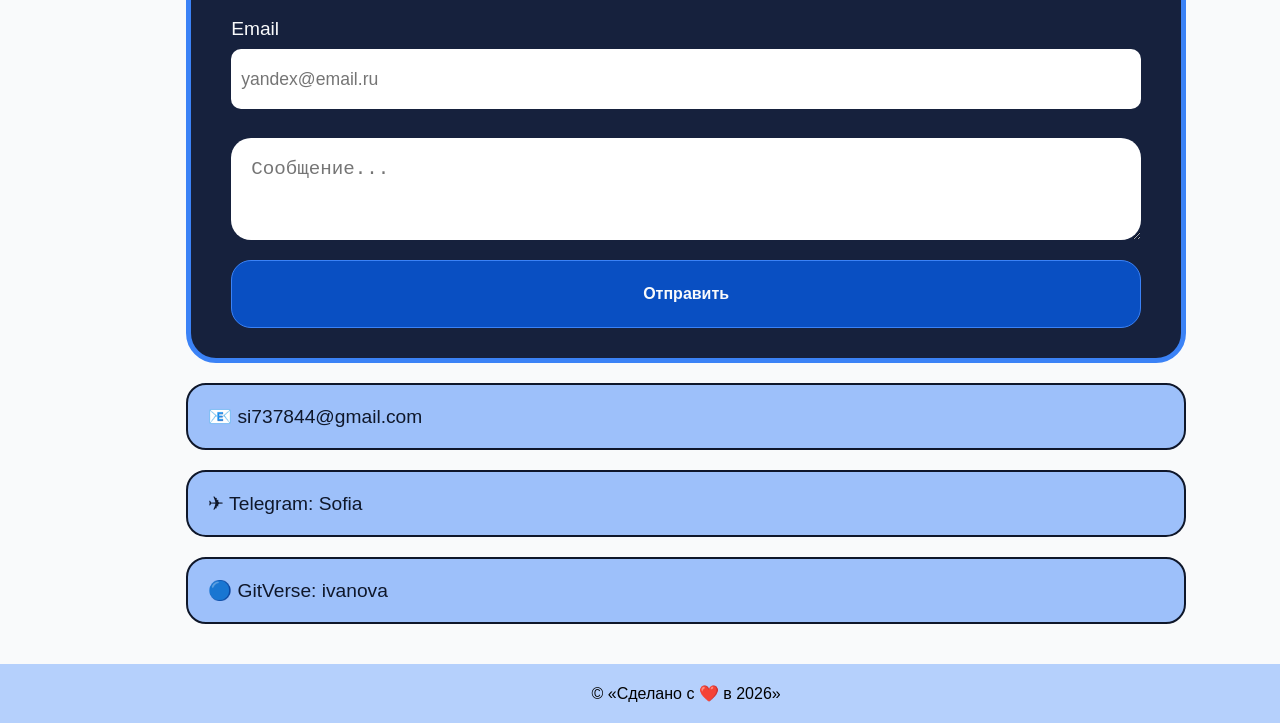
==== commit cbfd4e71: "Стили секции контакты" ====
--- a/index.html
+++ b/index.html
@@ -345,13 +345,13 @@
 
       <div class="contacts__links">
         <a href="#" class="contacts__link">
-          <div class="link__icon">📧</div> si737844@gmail.com
+          📧 si737844@gmail.com
         </a>
         <a href="#" class="contacts__link">
-          <div class="link__icon">✈</div> Telegram: Sofia
+          ✈ Telegram: Sofia
         </a>
         <a href="#" class="contacts__link">
-          <div class="link__icon">🔵</div> GitVerse: ivanova
+          🔵 GitVerse: ivanova
         </a>
       </div>
 
--- a/css/style.css
+++ b/css/style.css
@@ -218,62 +218,73 @@
   padding: 5px 10px;
 }
 
-.education {
+.contacts {
   display: grid;
   gap: 20px;
   padding: 20px;
   padding-top: 40px;
-  place-items: center;
-  justify-content: center;
-  width: 1000px;
-}
-.education__title {
+}
+.contacts__title {
   text-align: center;
   font-size: 2.1rem;
+}
+.contacts__links {
+  display: grid;
+  gap: 20px;
+}
+.contacts__link {
+  font-size: 1.2rem;
+  text-decoration: none;
+  color: #0f172a;
+  border: 2px solid #0f172a;
+  border-radius: 20px;
+  padding: 20px;
+  background-color: rgb(156.5219512195, 192.1951219512, 250.4780487805);
+}
+
+.form {
+  display: grid;
+  gap: 20px;
+  background-color: rgb(21.7105263158, 33.2894736842, 60.7894736842);
+  min-width: 1000px;
+  min-height: 500px;
+  padding: 30px 40px;
+  border-radius: 30px;
+  border: 5px solid #3B82F6;
+}
+.form__section {
+  display: grid;
+}
+.form__label {
+  font-size: 1.2rem;
+  color: #F9FAFB;
+}
+.form__input {
+  width: 100%;
+  height: 60px;
   padding: 10px;
-}
-.education__list {
-  display: grid;
-  gap: 20px;
-  padding: 30px;
-  width: 1000px;
-  background-color: rgb(198.8507462687, 240.223880597, 170.776119403);
-  border-radius: 20px;
-}
-.education__point {
-  display: grid;
-  gap: 5px;
-}
-
-.point__time {
-  list-style-type: disc;
-}
-.point__text {
-  font-size: 1.2rem;
-}
-
-.hero {
-  display: grid;
-  gap: 20px;
-  padding: 20px;
-  place-items: center;
-}
-.hero__logo {
-  border-radius: 50%;
-  height: 200px;
-}
-.hero__title {
-  text-align: center;
-  font-size: 2.3rem;
-}
-.hero__subtitle {
-  text-align: center;
-  font-size: 1.2rem;
-}
-.hero__button {
-  padding: 20px;
-}
-.hero__link {
+  outline: none;
+  border-radius: 10px;
+  resize: vertical;
+  width: 100%;
+  font-size: 1.1rem;
+}
+.form__input:focus {
+  border: 2px solid #0f172a;
+}
+.form__input:hover {
+  border: 2px solid #0f172a;
+}
+.form__textarea {
+  border-radius: 20px;
+  padding: 20px;
+  font-size: 1.2rem;
+}
+.form__textarea:hover {
+  border: 2px solid #0f172a;
+}
+.form__button {
+  font-size: 1.5rem;
   border: 1px solid #3B82F6;
   border-radius: 20px;
   background-color: rgb(8.912195122, 79.2195121951, 194.087804878);
@@ -284,6 +295,78 @@
   padding: 15px;
   text-align: center;
 }
+.form__button:hover {
+  background-color: #F9FAFB;
+  color: #0f172a;
+  border: 1px solid #3B82F6;
+}
+.form__button {
+  font-weight: bold;
+}
+
+.education {
+  display: grid;
+  gap: 20px;
+  padding: 20px;
+  padding-top: 40px;
+  place-items: center;
+  justify-content: center;
+  width: 1000px;
+}
+.education__title {
+  text-align: center;
+  font-size: 2.1rem;
+  padding: 10px;
+}
+.education__list {
+  display: grid;
+  gap: 20px;
+  padding: 30px;
+  width: 1000px;
+  background-color: rgb(198.8507462687, 240.223880597, 170.776119403);
+  border-radius: 20px;
+}
+.education__point {
+  display: grid;
+  gap: 5px;
+}
+
+.point__text {
+  font-size: 1.2rem;
+}
+
+.hero {
+  display: grid;
+  gap: 20px;
+  padding: 20px;
+  place-items: center;
+}
+.hero__logo {
+  border-radius: 50%;
+  height: 200px;
+}
+.hero__title {
+  text-align: center;
+  font-size: 2.3rem;
+}
+.hero__subtitle {
+  text-align: center;
+  font-size: 1.2rem;
+}
+.hero__button {
+  padding: 20px;
+}
+.hero__link {
+  border: 1px solid #3B82F6;
+  border-radius: 20px;
+  background-color: rgb(8.912195122, 79.2195121951, 194.087804878);
+  color: #F9FAFB;
+  font-size: 1rem;
+  transition: all 0.5s;
+  text-decoration: none;
+  padding: 15px;
+  text-align: center;
+}
 .hero__link:hover {
   background-color: #F9FAFB;
   color: #0f172a;
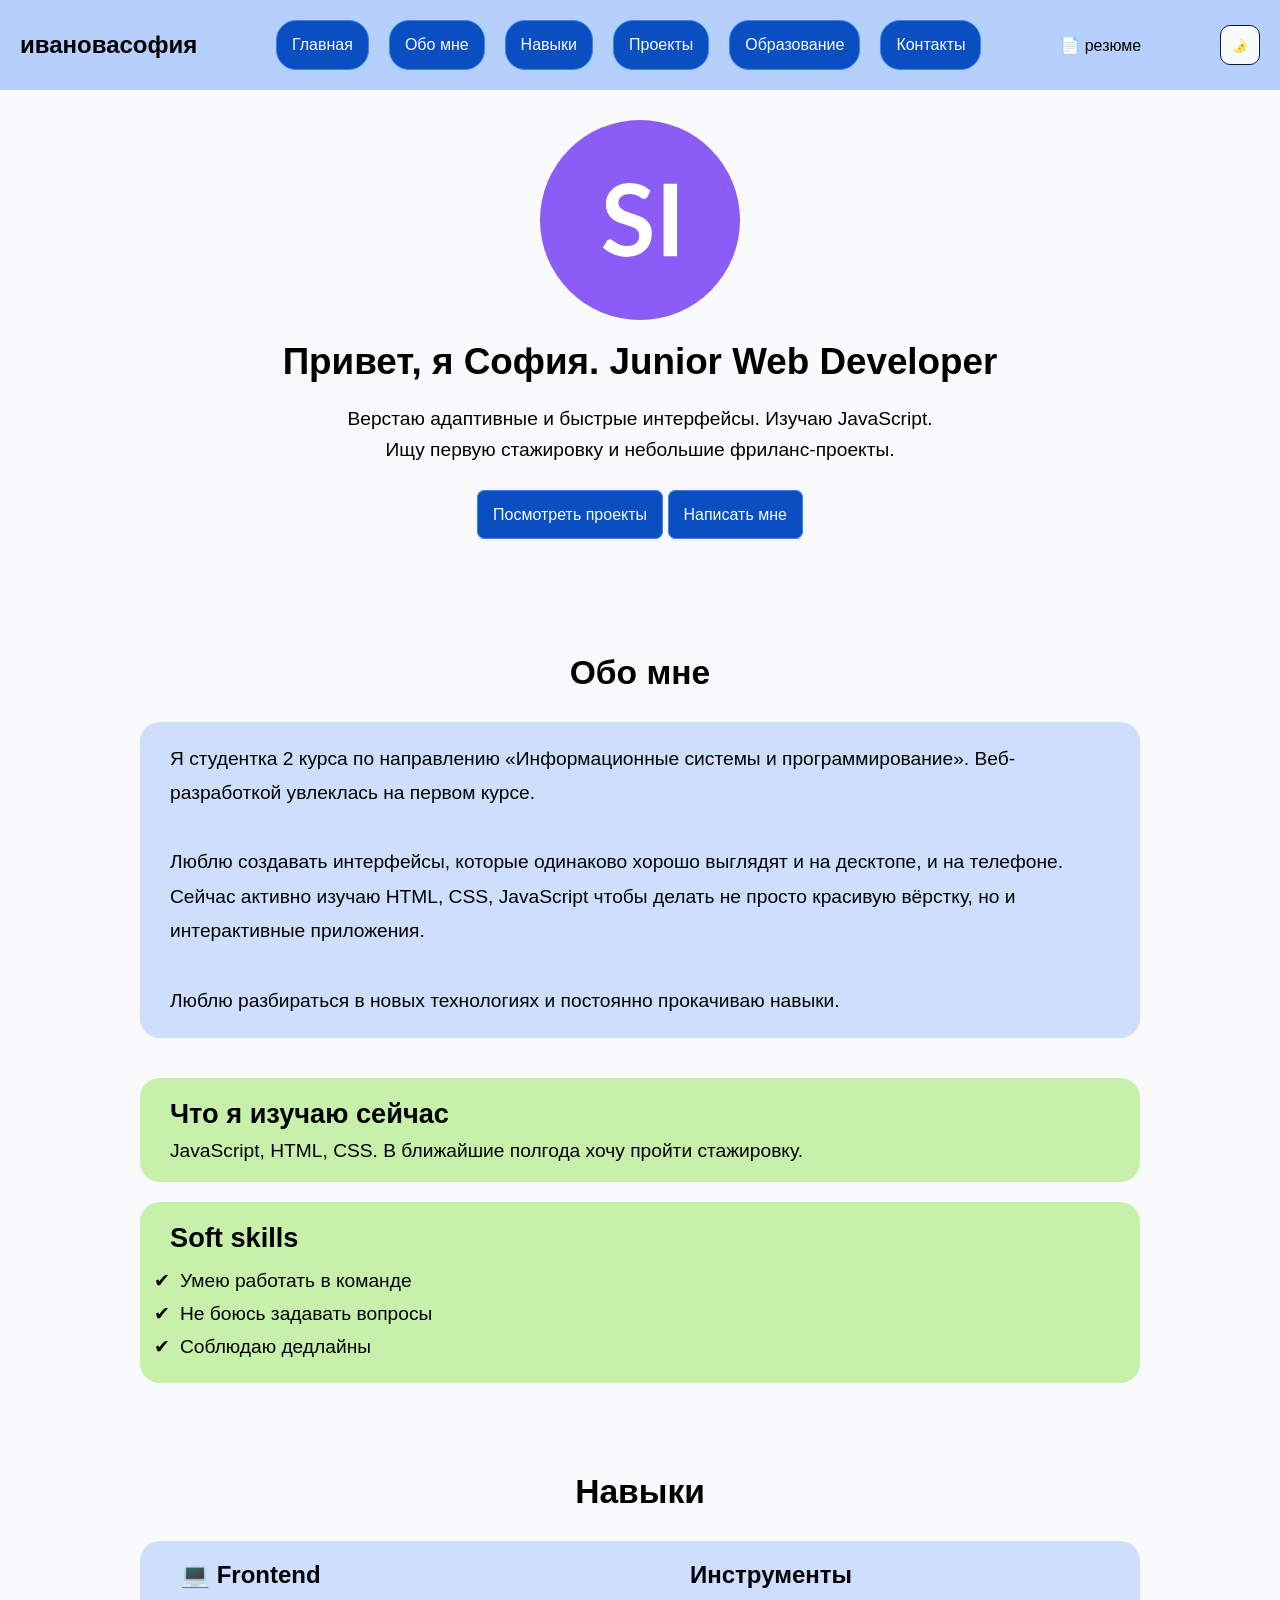
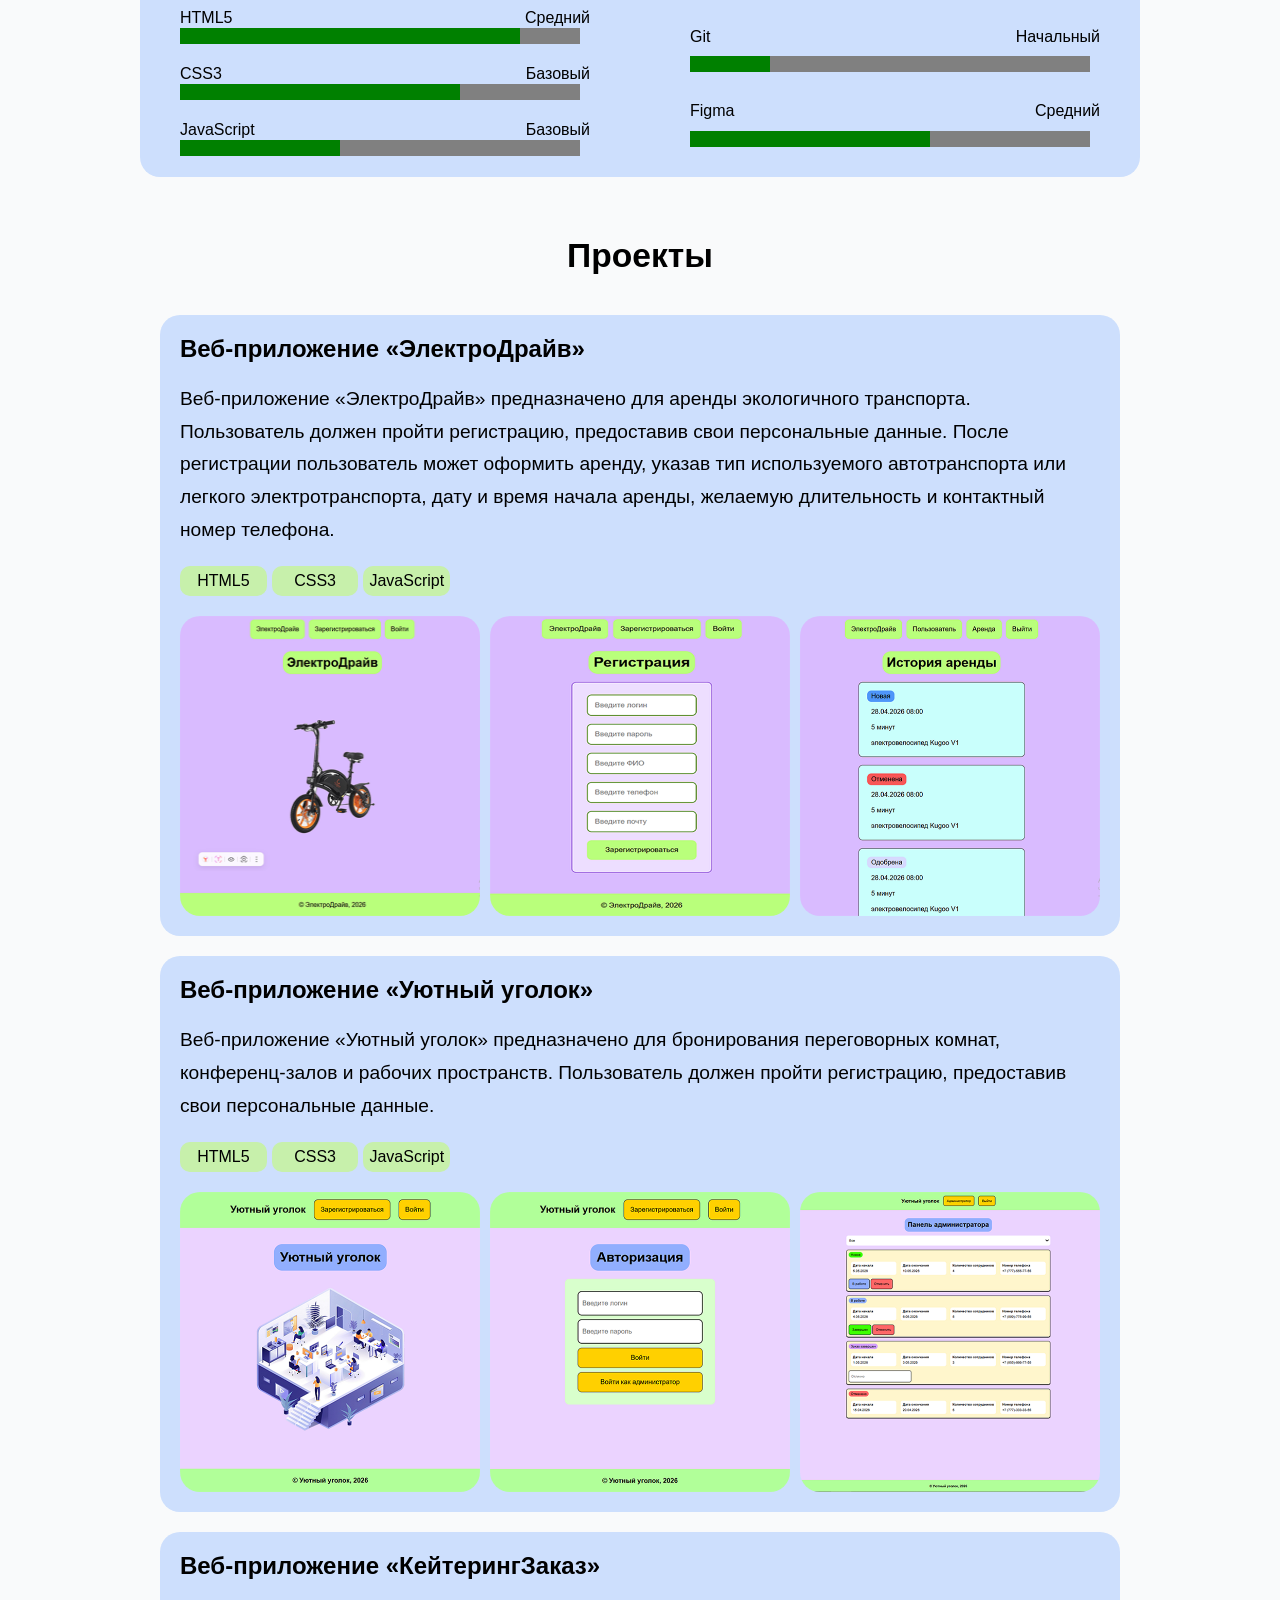
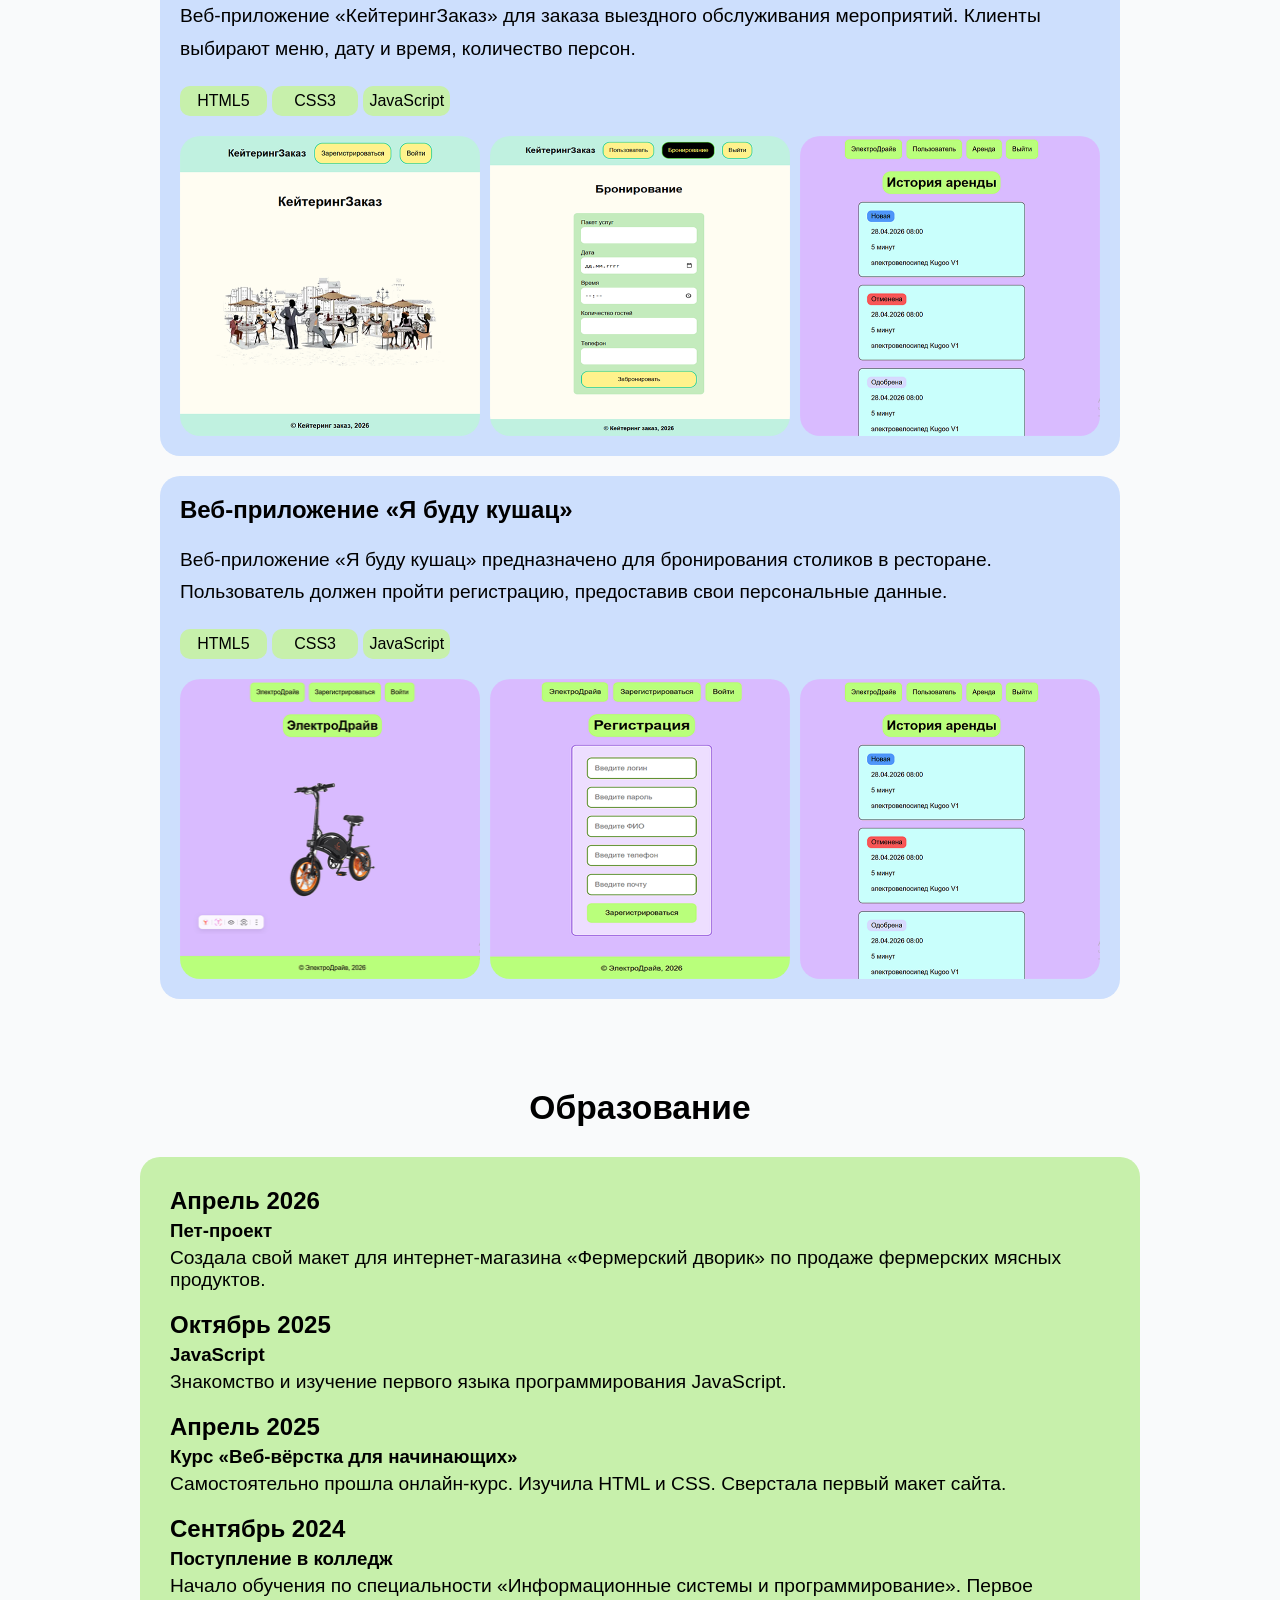
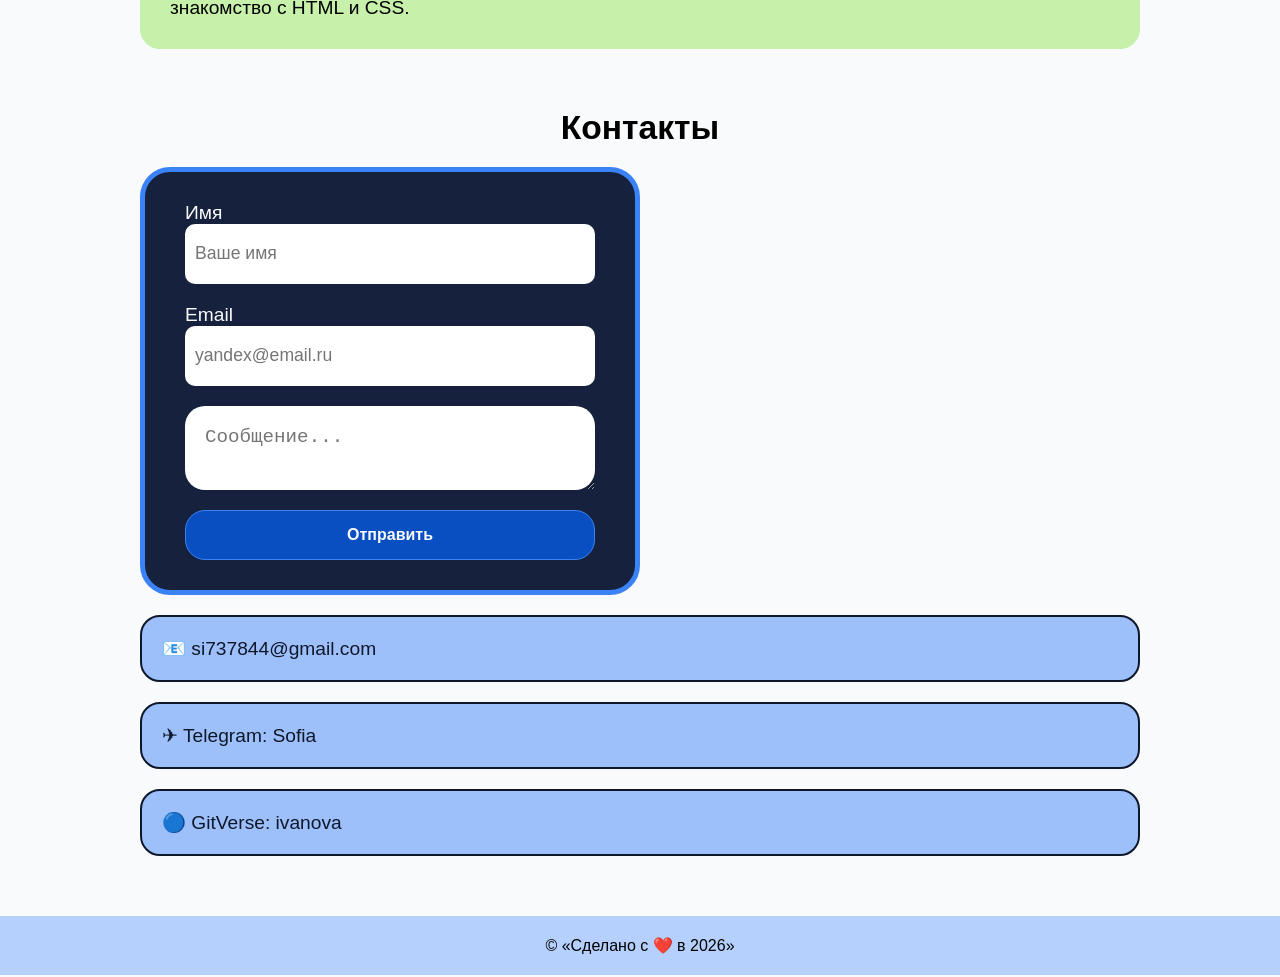
==== commit dd12d025: "Редактирование стилей" ====
--- a/index.html
+++ b/index.html
@@ -14,6 +14,11 @@
   <header class="header">
 
     <a href="index.html" class="header__logo">ИвановаСофия</a>
+
+    <input type="checkbox" id="burger-toggle" class="header__toggle">
+    <label for="burger-toggle" class="header__icon">
+      <span></span>
+    </label>
 
     <nav class="header__menu">
       <a href="#hero" class="menu__link">Главная</a>
@@ -28,333 +33,336 @@
 
     <button type="button" id="button" class="header__button">🌛</button>
 
-    <input type="checkbox" id="burger-toggle" class="header__toggle">
-    <label for="burger-toggle" class="header__icon">
-      <span></span>
-    </label>
+
 
   </header>
 
   <main class="main">
 
-    <!-- Снкция первый экран -->
-    <section class="hero" id="hero">
-
-      <img src="image/name.svg" alt="logo" class="hero__logo">
-      <h1 class="hero__title">Привет, я София. Junior Web Developer</h1>
-      <p class="hero__subtitle">Верстаю адаптивные и быстрые интерфейсы. Изучаю JavaScript.<br>Ищу первую
-        стажировку и небольшие фриланс-проекты.</p>
-      <div class="hero__button">
-        <a href="#" class="hero__link">Посмотреть проекты</a>
-        <a href="#" class="hero__link">Написать мне</a>
-      </div>
-
-    </section>
-
-    <!-- Снкция обо мне -->
-    <section class="about" id="about">
-
-      <h2 class="about__title">Обо мне</h2>
-
-      <p class="about__text">
-        Я студентка 2 курса по направлению «Информационные системы и программирование». Веб-разработкой увлеклась на
-        первом курсе.<br><br>
-        Люблю создавать интерфейсы, которые одинаково хорошо выглядят и на десктопе, и на телефоне. Сейчас активно
-        изучаю HTML, CSS, JavaScript чтобы делать не просто красивую вёрстку, но и интерактивные приложения.<br><br>
-        Люблю разбираться в новых технологиях и
-        постоянно прокачиваю навыки.
-      </p>
-
-      <div class="about__section">
-
-        <div class="about__card">
-          <h3 class="card__title">Что я изучаю сейчас</h3>
-          <p class="card__text">JavaScript, HTML, CSS. В ближайшие полгода хочу пройти стажировку.</p>
-        </div>
-
-        <div class="about__card">
-          <h3 class="card__title">Soft skills</h3>
-
-          <ul class="card__list">
-            <li class="card__point">Умею работать в команде</li>
-            <li class="card__point">Не боюсь задавать вопросы</li>
-            <li class="card__point">Соблюдаю дедлайны</li>
-          </ul>
-
-        </div>
-      </div>
-
-    </section>
-
-    <!-- Снкция навыки -->
-    <section class="skills" id="skills">
-
-      <h2 class="skills__title">Навыки</h2>
-
-      <div class="skills__items">
-
-        <div class="skills__section">
-
-          <h2 class="skills__technologies">💻 Frontend</h2>
-
-          <div class="skills__bar">
-
-            <div class="bar__group">
-              <div class="bar__title">HTML5</div>
-              <div class="bar__level">Средний</div>
-            </div>
-
-            <div class="bar__track">
-              <progress class="bar__fill" value="0.85">
-              </progress>
-            </div>
-          </div>
-
-          <div class="skills__bar">
-
-            <div class="bar__group">
-              <div class="bar__title">CSS3</div>
-              <div class="bar__level">Базовый</div>
-            </div>
-
-            <div class="bar__track">
-              <progress class="bar__fill" value="0.7">
-              </progress>
-            </div>
-          </div>
-
-          <div class="skills__bar">
-
-            <div class="bar__group">
-              <div class="bar__title">JavaScript</div>
-              <div class="bar__level">Базовый</div>
-            </div>
-
-            <div class="bar__track">
-              <progress class="bar__fill" value="0.4">
-              </progress>
-            </div>
-          </div>
-
-        </div>
-
-        <div class="skills__section">
-
-          <h2 class="skills__technologies">Инструменты</h2>
-
-          <div class="skills__bar">
-
-            <div class="bar__group">
-              <div class="bar__title">Git</div>
-              <div class="bar__level">Начальный</div>
-            </div>
-
-            <div class="bar__track">
-              <progress class="bar__fill" value="0.2"></progress>
-            </div>
-          </div>
-
-          <div class="skills__bar">
-
-            <div class="bar__group">
-              <div class="bar__title">Figma</div>
-              <div class="bar__level">Средний</div>
-            </div>
-
-            <div class="bar__track">
-              <progress class="bar__fill" value="0.6"></progress>
-            </div>
-
-          </div>
-
-        </div>
-
-      </div>
-
-    </section>
-
-    <!-- Снкция проекты -->
-    <section class="projects" id="projects">
-
-      <h2 class="projects__title">Проекты</h2>
-
-      <div class="projects__items">
-
-        <div class="projects__section">
-
-          <h2 class="projects__name">Веб-приложение «ЭлектроДрайв»</h2>
-          <p class="projects__text">
-            Веб-приложение «ЭлектроДрайв» предназначено для аренды экологичного
-            транспорта. Пользователь должен пройти регистрацию, предоставив свои персональные данные. После регистрации
-            пользователь может оформить аренду,
-            указав тип используемого автотранспорта или легкого электротранспорта, дату и время
-            начала аренды, желаемую длительность и контактный номер телефона.
-          </p>
-
-          <div class="projects__tegs">
-            <div class="projects__teg">HTML5</div>
-            <div class="projects__teg">CSS3</div>
-            <div class="projects__teg">JavaScript</div>
-          </div>
-
-          <div class="projects__images">
-            <img src="image/progect1.png" alt="project1" class="projects__image">
-            <img src="image/progect1_2.png" alt="project1" class="projects__image">
-            <img src="image/progect1_3.png" alt="project1" class="projects__image">
-          </div>
-
-        </div>
-
-        <div class="projects__section">
-
-          <h2 class="projects__name">Веб-приложение «Уютный уголок»</h2>
-          <p class="projects__text">
-            Веб-приложение «Уютный уголок» предназначено для бронирования переговорных комнат,
-            конференц-залов и рабочих пространств. Пользователь должен пройти регистрацию, предоставив свои персональные
-            данные.
-          </p>
-
-          <div class="projects__tegs">
-            <div class="projects__teg">HTML5</div>
-            <div class="projects__teg">CSS3</div>
-            <div class="projects__teg">JavaScript</div>
-          </div>
-
-          <div class="projects__images">
-            <img src="image/progect2.png" alt="project2" class="projects__image">
-            <img src="image/progect2_2.png" alt="project2" class="projects__image">
-            <img src="image/progect2_3.png" alt="project2" class="projects__image">
-          </div>
-
-        </div>
-
-        <div class="projects__section">
-
-          <h2 class="projects__name">Веб-приложение «КейтерингЗаказ»</h2>
-          <p class="projects__text">
-            Веб-приложение «КейтерингЗаказ» для заказа выездного обслуживания мероприятий. Клиенты выбирают меню, дату и
-            время, количество персон.
-          </p>
-
-          <div class="projects__tegs">
-            <div class="projects__teg">HTML5</div>
-            <div class="projects__teg">CSS3</div>
-            <div class="projects__teg">JavaScript</div>
-          </div>
-
-          <div class="projects__images">
-            <img src="image/progect3.png" alt="project3" class="projects__image">
-            <img src="image/progect3_2.png" alt="project3" class="projects__image">
-            <img src="image/progect1_3.png" alt="project3" class="projects__image">
-          </div>
-
-        </div>
-
-        <div class="projects__section">
-
-          <h2 class="projects__name">Веб-приложение «Я буду кушац»</h2>
-          <p class="projects__text">Веб-приложение «Я буду кушац» предназначено для бронирования столиков в ресторане.
-            Пользователь должен пройти регистрацию, предоставив свои персональные данные.
-          </p>
-
-          <div class="projects__tegs">
-            <div class="projects__teg">HTML5</div>
-            <div class="projects__teg">CSS3</div>
-            <div class="projects__teg">JavaScript</div>
-          </div>
-
-          <div class="projects__images">
-            <img src="image/progect1.png" alt="project1" class="projects__image">
-            <img src="image/progect1_2.png" alt="project1" class="projects__image">
-            <img src="image/progect1_3.png" alt="project1" class="projects__image">
-          </div>
-
-        </div>
-
-      </div>
-
-    </section>
-
-    <!-- Снкция образование -->
-    <section class="education" id="education">
-
-      <h2 class="education__title">Образование</h2>
-
-      <!-- <div class="education__section"> -->
-
-      <ul class="education__list">
-
-        <li class="education__point">
-          <h2 class="point__time">Апрель 2026</h2>
-          <h3 class="point__title">Пет-проект</h3>
-          <p class="point__text">
-            Создала свой макет для интернет-магазина «Фермерский дворик» по продаже фермерских мясных продуктов.
-          </p>
-        </li>
-
-        <li class="education__point">
-          <h2 class="point__time">Октябрь 2025</h2>
-          <h3 class="point__title">JavaScript</h3>
-          <p class="point__text">
-            Знакомство и изучение первого языка программирования JavaScript.
-          </p>
-        </li>
-
-        <li class="education__point">
-          <h2 class="point__time">Апрель 2025</h2>
-          <h3 class="point__title">Курс «Веб-вёрстка для начинающих»</h3>
-          <p class="point__text">
-            Самостоятельно прошла онлайн-курс. Изучила HTML и CSS. Сверстала первый макет сайта.
-          </p>
-        </li>
-
-        <li class="education__point">
-          <h2 class="point__time">Сентябрь 2024</h2>
-          <h3 class="point__title">Поступление в колледж</h3>
-          <p class="point__text">
-            Начало обучения по специальности «Информационные системы и программирование». Первое знакомство с HTML и
-            CSS.
-          </p>
-        </li>
-
-      </ul>
-
-      <!-- </div> -->
-
-    </section>
-
-    <!-- Снкция контакты -->
-    <section class="contacts" id="contacts">
-
-      <h2 class="contacts__title">Контакты</h2>
-
-      <form action="#" class="form">
-
-        <div class="form__section">
-          <label class="form__label">Имя</label>
-          <input type="text" class="form__input" id="name" name="name" placeholder="Ваше имя" required>
-        </div>
-
-        <div class="form__section">
-          <label class="form__label">Email</label>
-          <input type="email" class="form__input" id="email" name="email" placeholder="yandex@email.ru" required>
-        </div>
-        <textarea name="message" id="message" class="form__textarea" placeholder="Сообщение..." required></textarea>
-        <button type="submit" class="form__button">Отправить</button>
-      </form>
-
-      <div class="contacts__links">
-        <a href="#" class="contacts__link">
-          📧 si737844@gmail.com
-        </a>
-        <a href="#" class="contacts__link">
-          ✈ Telegram: Sofia
-        </a>
-        <a href="#" class="contacts__link">
-          🔵 GitVerse: ivanova
-        </a>
-      </div>
-
+    <section class="main__section">
+
+      <!-- Снкция первый экран -->
+      <section class="hero" id="hero">
+
+        <img src="image/name.svg" alt="logo" class="hero__logo">
+        <h1 class="hero__title">Привет, я София. Junior Web Developer</h1>
+        <p class="hero__subtitle">Верстаю адаптивные и быстрые интерфейсы. Изучаю JavaScript.<br>Ищу первую
+          стажировку и небольшие фриланс-проекты.</p>
+        <div class="hero__button">
+          <a href="#" class="hero__link">Посмотреть проекты</a>
+          <a href="#" class="hero__link">Написать мне</a>
+        </div>
+
+      </section>
+
+      <!-- Снкция обо мне -->
+      <section class="about" id="about">
+
+        <h2 class="about__title">Обо мне</h2>
+
+        <p class="about__text">
+          Я студентка 2 курса по направлению «Информационные системы и программирование». Веб-разработкой увлеклась на
+          первом курсе.<br><br>
+          Люблю создавать интерфейсы, которые одинаково хорошо выглядят и на десктопе, и на телефоне. Сейчас активно
+          изучаю HTML, CSS, JavaScript чтобы делать не просто красивую вёрстку, но и интерактивные приложения.<br><br>
+          Люблю разбираться в новых технологиях и
+          постоянно прокачиваю навыки.
+        </p>
+
+        <div class="about__section">
+
+          <div class="about__card">
+            <h3 class="card__title">Что я изучаю сейчас</h3>
+            <p class="card__text">JavaScript, HTML, CSS. В ближайшие полгода хочу пройти стажировку.</p>
+          </div>
+
+          <div class="about__card">
+            <h3 class="card__title">Soft skills</h3>
+
+            <ul class="card__list">
+              <li class="card__point">Умею работать в команде</li>
+              <li class="card__point">Не боюсь задавать вопросы</li>
+              <li class="card__point">Соблюдаю дедлайны</li>
+            </ul>
+
+          </div>
+        </div>
+
+      </section>
+
+      <!-- Снкция навыки -->
+      <section class="skills" id="skills">
+
+        <h2 class="skills__title">Навыки</h2>
+
+        <div class="skills__items">
+
+          <div class="skills__section">
+
+            <h2 class="skills__technologies">💻 Frontend</h2>
+
+            <div class="skills__bar">
+
+              <div class="bar__group">
+                <div class="bar__title">HTML5</div>
+                <div class="bar__level">Средний</div>
+              </div>
+
+              <div class="bar__track">
+                <progress class="bar__fill" value="0.85">
+                </progress>
+              </div>
+            </div>
+
+            <div class="skills__bar">
+
+              <div class="bar__group">
+                <div class="bar__title">CSS3</div>
+                <div class="bar__level">Базовый</div>
+              </div>
+
+              <div class="bar__track">
+                <progress class="bar__fill" value="0.7">
+                </progress>
+              </div>
+            </div>
+
+            <div class="skills__bar">
+
+              <div class="bar__group">
+                <div class="bar__title">JavaScript</div>
+                <div class="bar__level">Базовый</div>
+              </div>
+
+              <div class="bar__track">
+                <progress class="bar__fill" value="0.4">
+                </progress>
+              </div>
+            </div>
+
+          </div>
+
+          <div class="skills__section">
+
+            <h2 class="skills__technologies">Инструменты</h2>
+
+            <div class="skills__bar">
+
+              <div class="bar__group">
+                <div class="bar__title">Git</div>
+                <div class="bar__level">Начальный</div>
+              </div>
+
+              <div class="bar__track">
+                <progress class="bar__fill" value="0.2"></progress>
+              </div>
+            </div>
+
+            <div class="skills__bar">
+
+              <div class="bar__group">
+                <div class="bar__title">Figma</div>
+                <div class="bar__level">Средний</div>
+              </div>
+
+              <div class="bar__track">
+                <progress class="bar__fill" value="0.6"></progress>
+              </div>
+
+            </div>
+
+          </div>
+
+        </div>
+
+      </section>
+
+      <!-- Снкция проекты -->
+      <section class="projects" id="projects">
+
+        <h2 class="projects__title">Проекты</h2>
+
+        <div class="projects__items">
+
+          <div class="projects__section">
+
+            <h2 class="projects__name">Веб-приложение «ЭлектроДрайв»</h2>
+            <p class="projects__text">
+              Веб-приложение «ЭлектроДрайв» предназначено для аренды экологичного
+              транспорта. Пользователь должен пройти регистрацию, предоставив свои персональные данные. После
+              регистрации
+              пользователь может оформить аренду,
+              указав тип используемого автотранспорта или легкого электротранспорта, дату и время
+              начала аренды, желаемую длительность и контактный номер телефона.
+            </p>
+
+            <div class="projects__tegs">
+              <div class="projects__teg">HTML5</div>
+              <div class="projects__teg">CSS3</div>
+              <div class="projects__teg">JavaScript</div>
+            </div>
+
+            <div class="projects__images">
+              <img src="image/progect1.png" alt="project1" class="projects__image">
+              <img src="image/progect1_2.png" alt="project1" class="projects__image">
+              <img src="image/progect1_3.png" alt="project1" class="projects__image">
+            </div>
+
+          </div>
+
+          <div class="projects__section">
+
+            <h2 class="projects__name">Веб-приложение «Уютный уголок»</h2>
+            <p class="projects__text">
+              Веб-приложение «Уютный уголок» предназначено для бронирования переговорных комнат,
+              конференц-залов и рабочих пространств. Пользователь должен пройти регистрацию, предоставив свои
+              персональные
+              данные.
+            </p>
+
+            <div class="projects__tegs">
+              <div class="projects__teg">HTML5</div>
+              <div class="projects__teg">CSS3</div>
+              <div class="projects__teg">JavaScript</div>
+            </div>
+
+            <div class="projects__images">
+              <img src="image/progect2.png" alt="project2" class="projects__image">
+              <img src="image/progect2_2.png" alt="project2" class="projects__image">
+              <img src="image/progect2_3.png" alt="project2" class="projects__image">
+            </div>
+
+          </div>
+
+          <div class="projects__section">
+
+            <h2 class="projects__name">Веб-приложение «КейтерингЗаказ»</h2>
+            <p class="projects__text">
+              Веб-приложение «КейтерингЗаказ» для заказа выездного обслуживания мероприятий. Клиенты выбирают меню, дату
+              и
+              время, количество персон.
+            </p>
+
+            <div class="projects__tegs">
+              <div class="projects__teg">HTML5</div>
+              <div class="projects__teg">CSS3</div>
+              <div class="projects__teg">JavaScript</div>
+            </div>
+
+            <div class="projects__images">
+              <img src="image/progect3.png" alt="project3" class="projects__image">
+              <img src="image/progect3_2.png" alt="project3" class="projects__image">
+              <img src="image/progect1_3.png" alt="project3" class="projects__image">
+            </div>
+
+          </div>
+
+          <div class="projects__section">
+
+            <h2 class="projects__name">Веб-приложение «Я буду кушац»</h2>
+            <p class="projects__text">Веб-приложение «Я буду кушац» предназначено для бронирования столиков в ресторане.
+              Пользователь должен пройти регистрацию, предоставив свои персональные данные.
+            </p>
+
+            <div class="projects__tegs">
+              <div class="projects__teg">HTML5</div>
+              <div class="projects__teg">CSS3</div>
+              <div class="projects__teg">JavaScript</div>
+            </div>
+
+            <div class="projects__images">
+              <img src="image/progect1.png" alt="project1" class="projects__image">
+              <img src="image/progect1_2.png" alt="project1" class="projects__image">
+              <img src="image/progect1_3.png" alt="project1" class="projects__image">
+            </div>
+
+          </div>
+
+        </div>
+
+      </section>
+
+      <!-- Снкция образование -->
+      <section class="education" id="education">
+
+        <h2 class="education__title">Образование</h2>
+
+        <!-- <div class="education__section"> -->
+
+        <ul class="education__list">
+
+          <li class="education__point">
+            <h2 class="point__time">Апрель 2026</h2>
+            <h3 class="point__title">Пет-проект</h3>
+            <p class="point__text">
+              Создала свой макет для интернет-магазина «Фермерский дворик» по продаже фермерских мясных продуктов.
+            </p>
+          </li>
+
+          <li class="education__point">
+            <h2 class="point__time">Октябрь 2025</h2>
+            <h3 class="point__title">JavaScript</h3>
+            <p class="point__text">
+              Знакомство и изучение первого языка программирования JavaScript.
+            </p>
+          </li>
+
+          <li class="education__point">
+            <h2 class="point__time">Апрель 2025</h2>
+            <h3 class="point__title">Курс «Веб-вёрстка для начинающих»</h3>
+            <p class="point__text">
+              Самостоятельно прошла онлайн-курс. Изучила HTML и CSS. Сверстала первый макет сайта.
+            </p>
+          </li>
+
+          <li class="education__point">
+            <h2 class="point__time">Сентябрь 2024</h2>
+            <h3 class="point__title">Поступление в колледж</h3>
+            <p class="point__text">
+              Начало обучения по специальности «Информационные системы и программирование». Первое знакомство с HTML и
+              CSS.
+            </p>
+          </li>
+
+        </ul>
+
+        <!-- </div> -->
+
+      </section>
+
+      <!-- Снкция контакты -->
+      <section class="contacts" id="contacts">
+
+        <h2 class="contacts__title">Контакты</h2>
+
+        <form action="#" class="form">
+
+          <div class="form__section">
+            <label class="form__label">Имя</label>
+            <input type="text" class="form__input" id="name" name="name" placeholder="Ваше имя" required>
+          </div>
+
+          <div class="form__section">
+            <label class="form__label">Email</label>
+            <input type="email" class="form__input" id="email" name="email" placeholder="yandex@email.ru" required>
+          </div>
+          <textarea name="message" id="message" class="form__textarea" placeholder="Сообщение..." required></textarea>
+          <button type="submit" class="form__button">Отправить</button>
+        </form>
+
+        <div class="contacts__links">
+          <a href="#" class="contacts__link">
+            📧 si737844@gmail.com
+          </a>
+          <a href="#" class="contacts__link">
+            ✈ Telegram: Sofia
+          </a>
+          <a href="#" class="contacts__link">
+            🔵 GitVerse: ivanova
+          </a>
+        </div>
+
+      </section>
     </section>
 
   </main>
--- a/css/style.css
+++ b/css/style.css
@@ -17,22 +17,29 @@
   font-size: 1rem;
   background-color: #F9FAFB;
 }
+@media (max-width: 768px) {
+  body {
+    display: grid;
+    grid-template-columns: 1fr;
+    grid-template-rows: auto 1fr auto;
+  }
+}
 
 .header {
-  justify-content: center;
-  display: grid;
-  gap: 20px;
-  padding: 20px;
-  grid-template-columns: 300px auto 200px 100px;
+  justify-content: space-between;
+  display: flex;
+  gap: 20px;
+  padding: 20px;
   grid-auto-flow: column;
-  place-items: center;
+  align-items: center;
   background-color: rgb(180.9024390244, 207.743902439, 251.5975609756);
-  position: sticky;
-  z-index: 999;
+  position: fixed;
+  z-index: 1000;
   top: 0;
+  left: 0;
   width: 100%;
 }
-@media (max-width: 540px) {
+@media (max-width: 768px) {
   .header {
     display: grid;
     grid-auto-flow: column;
@@ -42,10 +49,15 @@
   text-decoration: none;
   font-size: 1.5rem;
   text-transform: lowercase;
-  background: linear-gradient(45deg, #0f172a, #3B82F6);
-  -webkit-background-clip: text;
-  -webkit-text-fill-color: transparent;
+  color: #000;
   font-weight: bold;
+  align-self: center;
+}
+@media (max-width: 768px) {
+  .header__logo {
+    align-self: center;
+    order: 0;
+  }
 }
 .header__menu {
   display: grid;
@@ -67,15 +79,28 @@
   background-color: #F9FAFB;
   border: 1px solid #0f172a;
 }
+@media (max-width: 768px) {
+  .header__button {
+    order: 1;
+  }
+}
 .header__toggle {
   display: none;
 }
 .header__icon {
   display: none;
-  position: fixed;
-  margin: 30px;
-}
-@media (max-width: 540px) {
+  width: 28px;
+  height: 22px;
+  position: relative;
+  cursor: pointer;
+}
+@media (max-width: 768px) {
+  .header__icon {
+    display: block;
+    order: 2;
+  }
+}
+@media (max-width: 768px) {
   .header__icon {
     display: block;
     height: 25px;
@@ -138,7 +163,13 @@
   }
 }
 
+.menu {
+  display: grid;
+  gap: 20px;
+  align-items: center;
+}
 .menu__link {
+  position: relative;
   border: 1px solid #3B82F6;
   border-radius: 20px;
   background-color: rgb(8.912195122, 79.2195121951, 194.087804878);
@@ -157,27 +188,52 @@
 
 .main {
   display: grid;
-  place-items: center;
-}
-
-.footer {
-  display: grid;
-  background-color: rgb(180.9024390244, 207.743902439, 251.5975609756);
-  padding: 20px;
-}
-.footer__copy {
-  text-align: center;
-}
-
-.about {
-  display: grid;
-  gap: 20px;
-  padding: 20px;
-  padding-top: 40px;
-  place-items: center;
+  gap: 20px;
+  padding: 20px;
+  justify-content: center;
+}
+@media (max-width: 768px) {
+  .main {
+    display: grid;
+    gap: 20px;
+    padding: 20px;
+    width: 500px;
+  }
+}
+.main__section {
+  display: grid;
   justify-content: center;
   width: 1000px;
 }
+
+.footer {
+  display: grid;
+  background-color: rgb(180.9024390244, 207.743902439, 251.5975609756);
+  padding: 20px;
+}
+.footer__copy {
+  text-align: center;
+}
+@media (max-width: 768px) {
+  .footer {
+    display: grid;
+  }
+}
+
+.about {
+  display: grid;
+  gap: 20px;
+  padding: 20px;
+  padding-top: 40px;
+  place-items: center;
+  justify-content: center;
+}
+@media (max-width: 768px) {
+  .about {
+    padding: 10px;
+    grid-template-columns: 1fr;
+  }
+}
 .about__title {
   text-align: center;
   padding: 10px;
@@ -188,6 +244,7 @@
   font-size: 1.2rem;
   background-color: rgb(205.2829268293, 223.2926829268, 252.7170731707);
   border-radius: 20px;
+  line-height: 1.8;
 }
 .about__section {
   display: grid;
@@ -246,8 +303,7 @@
   display: grid;
   gap: 20px;
   background-color: rgb(21.7105263158, 33.2894736842, 60.7894736842);
-  min-width: 1000px;
-  min-height: 500px;
+  width: 500px;
   padding: 30px 40px;
   border-radius: 30px;
   border: 5px solid #3B82F6;
@@ -311,7 +367,6 @@
   padding-top: 40px;
   place-items: center;
   justify-content: center;
-  width: 1000px;
 }
 .education__title {
   text-align: center;
@@ -322,7 +377,6 @@
   display: grid;
   gap: 20px;
   padding: 30px;
-  width: 1000px;
   background-color: rgb(198.8507462687, 240.223880597, 170.776119403);
   border-radius: 20px;
 }
@@ -338,20 +392,37 @@
 .hero {
   display: grid;
   gap: 20px;
-  padding: 20px;
-  place-items: center;
+  padding: 100px 20px 60px;
+  place-items: center;
+  animation: ani 1s ease-in-out;
+}
+@keyframes ani {
+  0% {
+    opacity: 0;
+    transform: translateY(30px);
+  }
+  100% {
+    opacity: 1;
+  }
 }
 .hero__logo {
   border-radius: 50%;
   height: 200px;
 }
+@media (max-width: 768px) {
+  .hero__logo {
+    height: 100px;
+  }
+}
 .hero__title {
   text-align: center;
   font-size: 2.3rem;
+  line-height: 1.2;
 }
 .hero__subtitle {
   text-align: center;
   font-size: 1.2rem;
+  line-height: 1.6;
 }
 .hero__button {
   padding: 20px;
@@ -372,13 +443,15 @@
   color: #0f172a;
   border: 1px solid #3B82F6;
 }
+.hero__link {
+  border-radius: 8px;
+}
 
 .projects {
   display: grid;
   gap: 20px;
   padding: 20px;
   padding-top: 40px;
-  width: 1000px;
   place-items: center;
   place-content: center;
 }
@@ -403,24 +476,33 @@
 }
 .projects__text {
   font-size: 1.2rem;
+  line-height: 1.7;
 }
 .projects__tegs {
   display: grid;
   gap: 5px;
   grid-template-columns: repeat(3, 1fr);
-  width: 200px;
+  justify-self: start;
 }
 .projects__teg {
   background-color: rgb(198.8507462687, 240.223880597, 170.776119403);
   padding: 6px;
   border-radius: 10px;
+  text-align: center;
 }
 .projects__images {
   display: grid;
   gap: 10px;
   grid-template-columns: repeat(3, 1fr);
-  width: 1000px;
-  place-items: center;
+  place-items: center;
+}
+@media (max-width: 768px) {
+  .projects__images {
+    grid-template-columns: 1fr;
+    width: 500px;
+    place-items: center;
+    justify-content: center;
+  }
 }
 .projects__image {
   width: 300px;
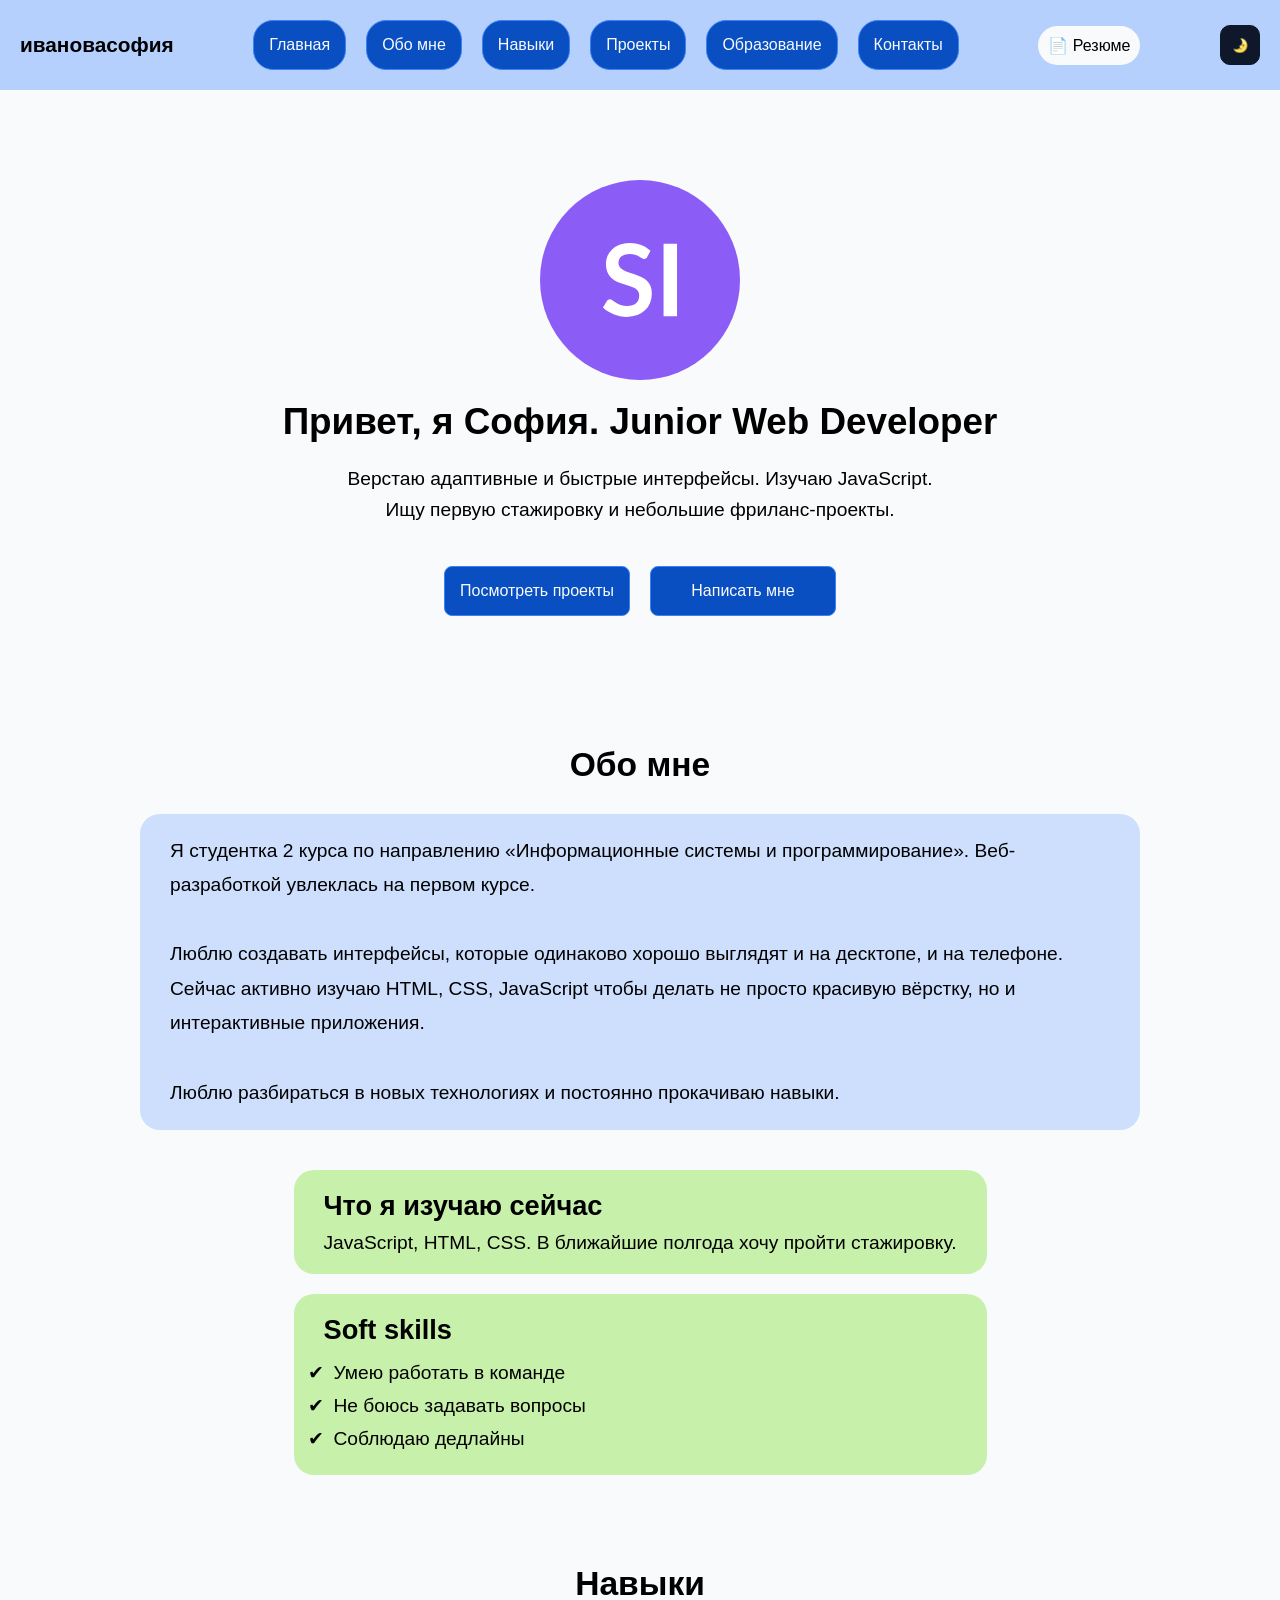
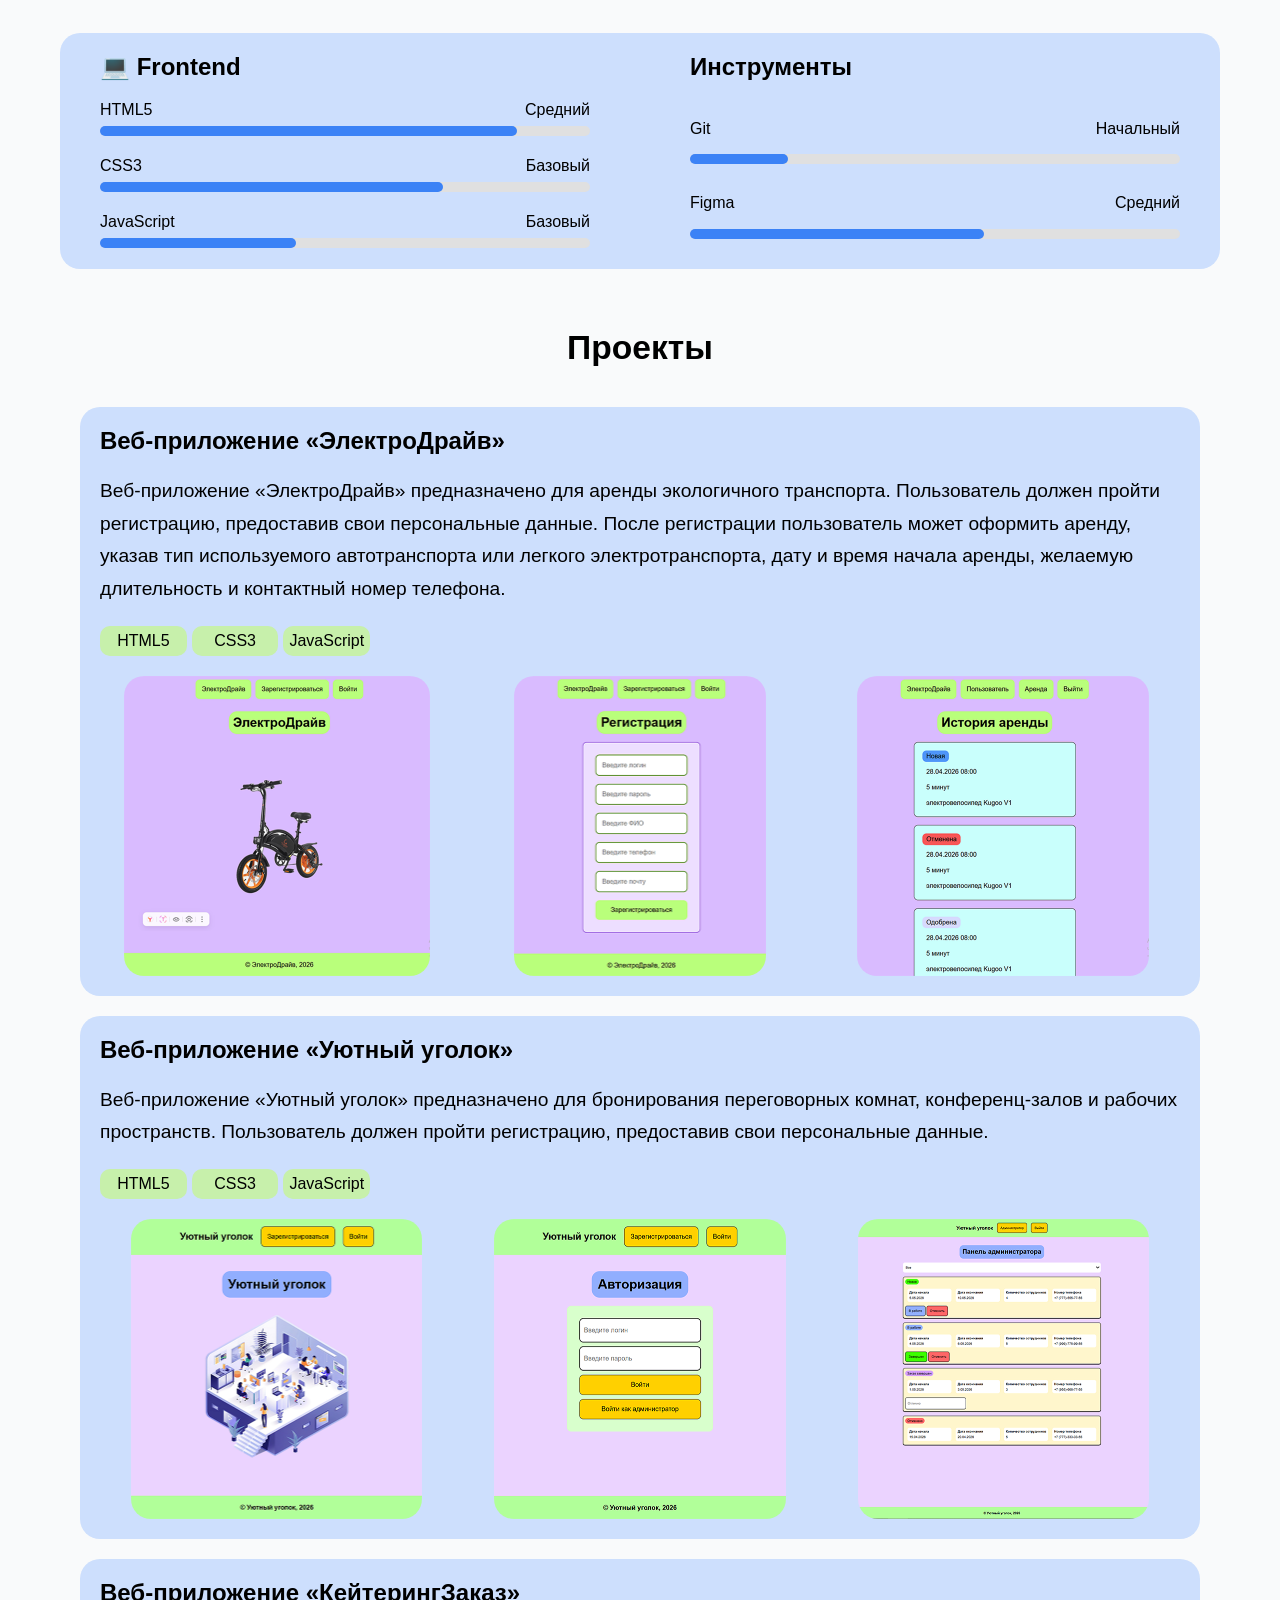
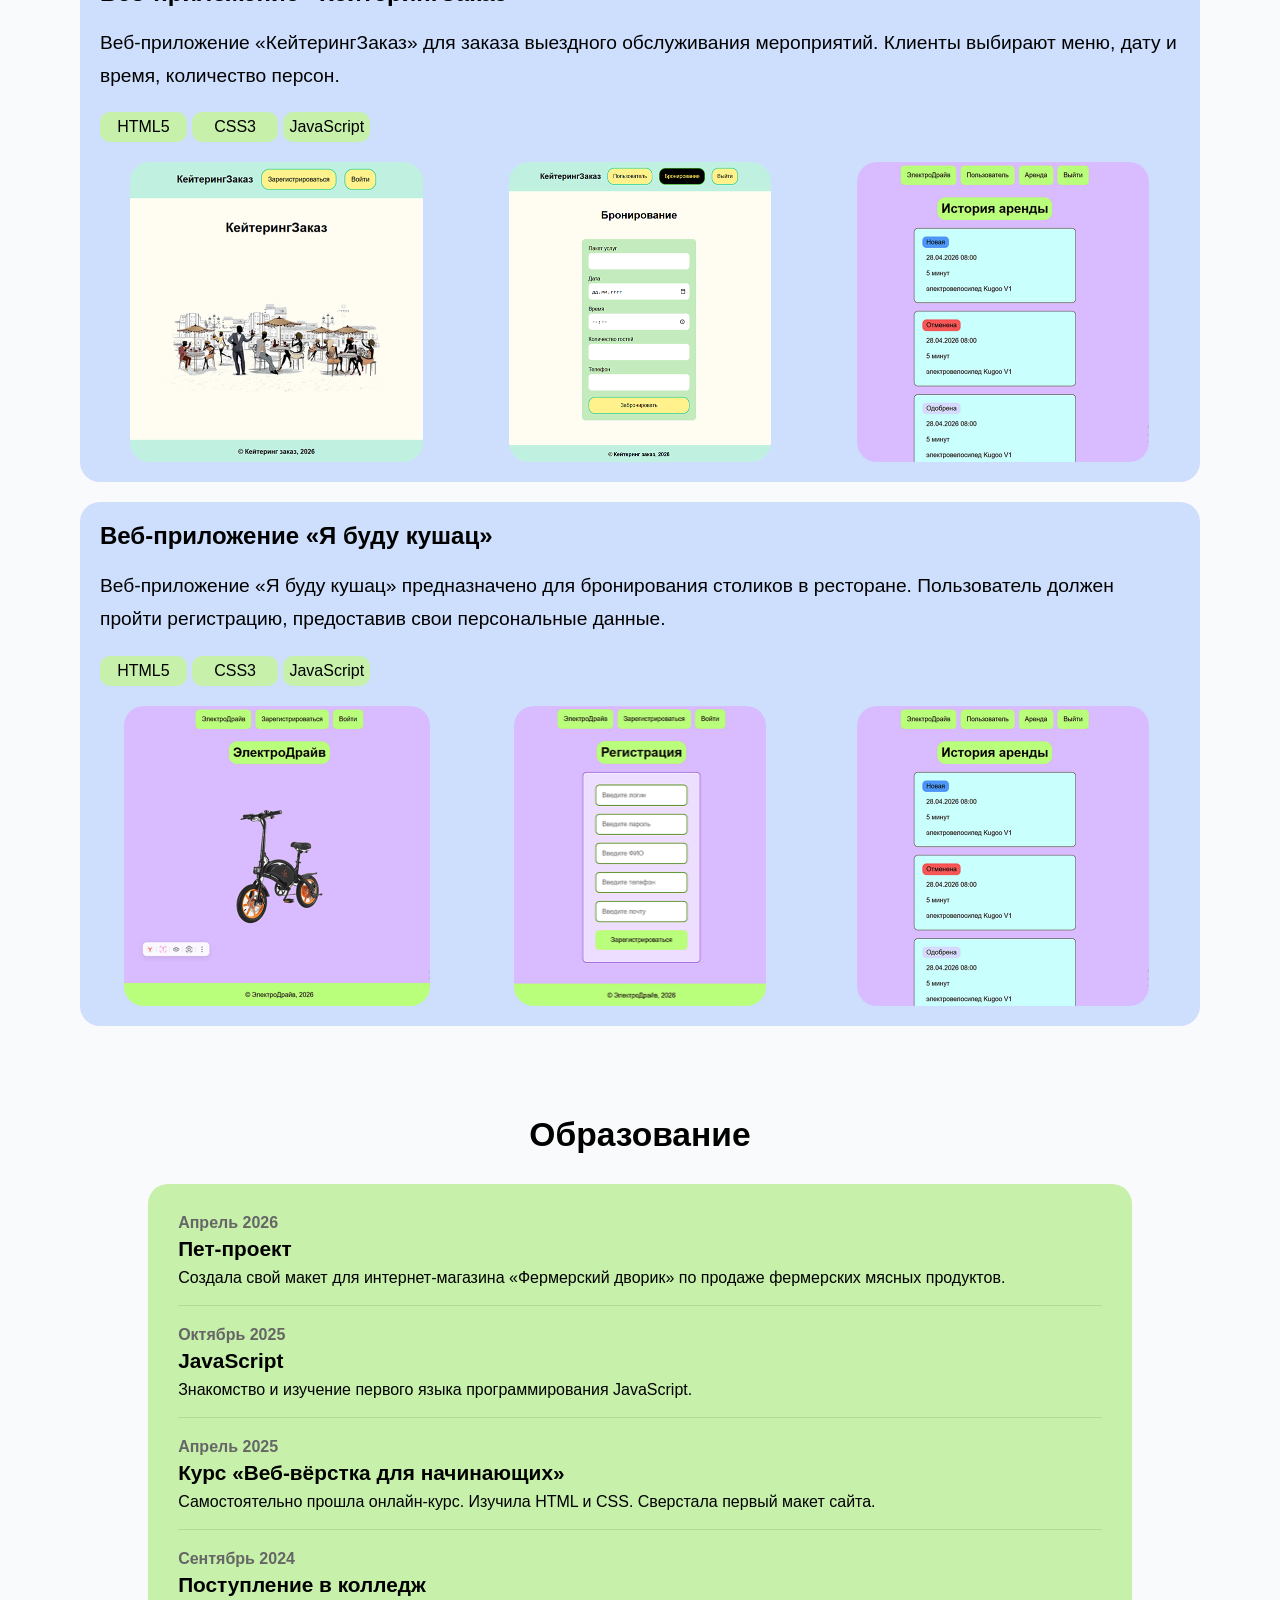
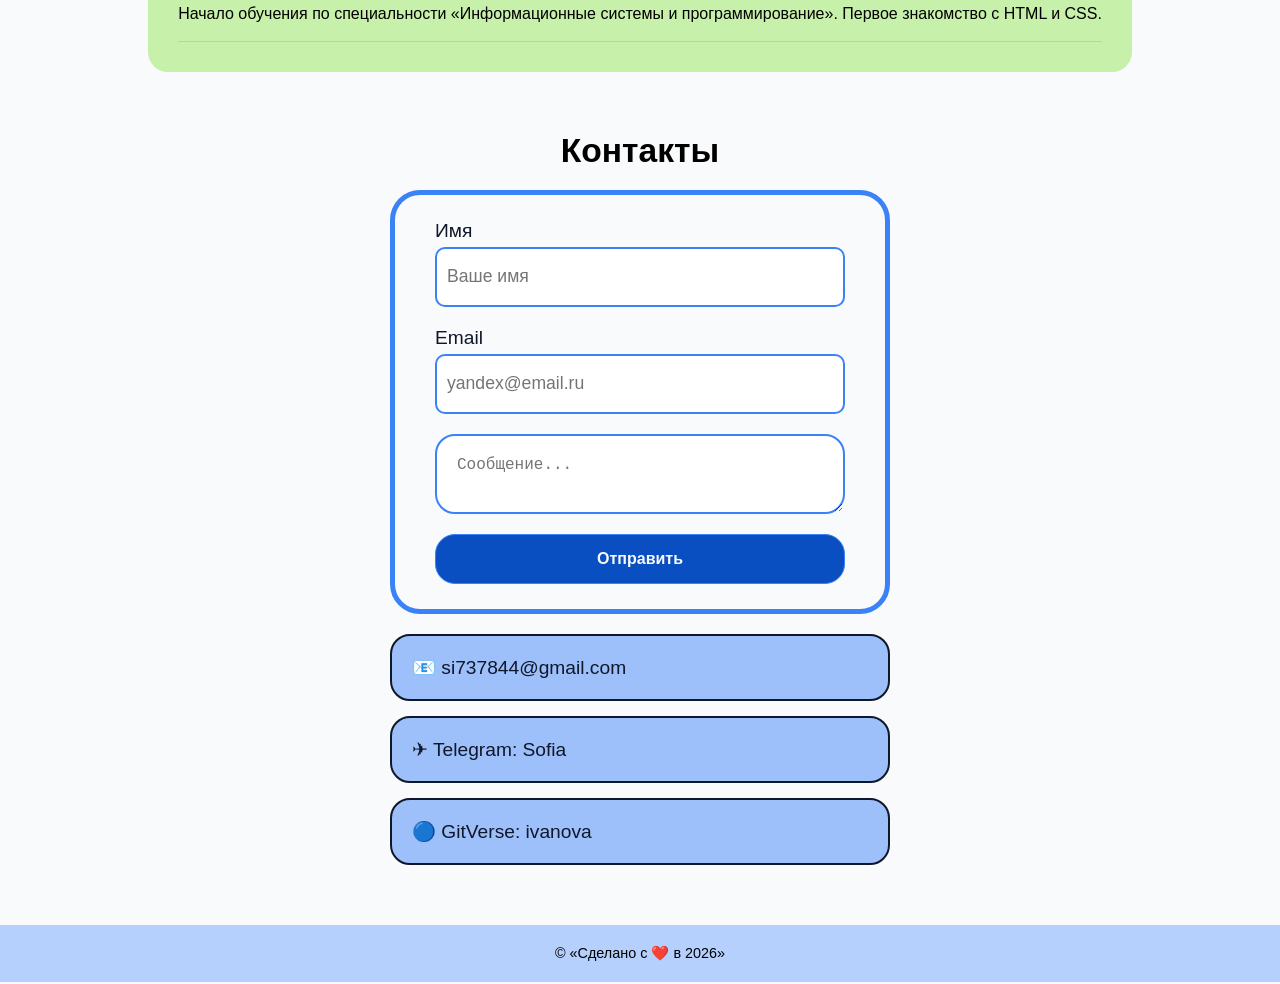
==== commit 5c02c6b6: "Переключатель темной/светлой темы и стили" ====
--- a/index.html
+++ b/index.html
@@ -6,6 +6,7 @@
   <meta name="viewport" content="width=device-width, initial-scale=1.0">
   <title>Портфолио</title>
   <link rel="stylesheet" href="css/style.css">
+  <script src="js/main.js" defer></script>
 </head>
 
 <body>
--- a/css/style.css
+++ b/css/style.css
@@ -17,20 +17,13 @@
   font-size: 1rem;
   background-color: #F9FAFB;
 }
-@media (max-width: 768px) {
-  body {
-    display: grid;
-    grid-template-columns: 1fr;
-    grid-template-rows: auto 1fr auto;
-  }
-}
 
 .header {
   justify-content: space-between;
-  display: flex;
-  gap: 20px;
-  padding: 20px;
+  display: grid;
   grid-auto-flow: column;
+  gap: 20px;
+  padding: 20px;
   align-items: center;
   background-color: rgb(180.9024390244, 207.743902439, 251.5975609756);
   position: fixed;
@@ -39,135 +32,129 @@
   left: 0;
   width: 100%;
 }
-@media (max-width: 768px) {
-  .header {
-    display: grid;
-    grid-auto-flow: column;
-  }
-}
 .header__logo {
   text-decoration: none;
-  font-size: 1.5rem;
+  font-size: 1.3rem;
   text-transform: lowercase;
   color: #000;
   font-weight: bold;
   align-self: center;
 }
-@media (max-width: 768px) {
-  .header__logo {
-    align-self: center;
-    order: 0;
-  }
-}
 .header__menu {
   display: grid;
-  gap: 20px;
   grid-auto-flow: column;
-  place-items: center;
-  place-content: center;
+  gap: 20px;
+  align-items: center;
 }
 .header__resume {
   text-decoration: none;
-  text-transform: lowercase;
   text-align: center;
   color: #000;
+  background-color: #F9FAFB;
+  padding: 10px;
+  border-radius: 20px;
 }
 .header__button {
   border-radius: 10px;
   height: 40px;
   width: 40px;
-  background-color: #F9FAFB;
+  background-color: #0f172a;
   border: 1px solid #0f172a;
-}
-@media (max-width: 768px) {
-  .header__button {
-    order: 1;
-  }
 }
 .header__toggle {
   display: none;
 }
 .header__icon {
   display: none;
-  width: 28px;
-  height: 22px;
-  position: relative;
-  cursor: pointer;
-}
-@media (max-width: 768px) {
+}
+@media (max-width: 768px) {
+  .header {
+    padding: 12px 15px;
+    grid-template-columns: auto 1fr auto auto;
+    gap: 10px;
+  }
+  .header__logo {
+    font-size: 1.1rem;
+    z-index: 1001;
+  }
+  .header__resume {
+    font-size: 0.8rem;
+    padding: 5px 10px;
+    background: rgba(255, 255, 255, 0.5);
+    border-radius: 20px;
+    z-index: 1001;
+    justify-self: end;
+  }
+  .header__button {
+    height: 35px;
+    width: 35px;
+    z-index: 1001;
+    justify-self: end;
+  }
   .header__icon {
     display: block;
-    order: 2;
-  }
-}
-@media (max-width: 768px) {
-  .header__icon {
-    display: block;
-    height: 25px;
-    width: 30px;
+    width: 28px;
+    height: 22px;
+    position: relative;
+    cursor: pointer;
+    z-index: 1001;
     justify-self: end;
-    align-self: center;
+    order: 3;
   }
   .header__icon::after, .header__icon::before,
   .header__icon span {
+    content: "";
     position: absolute;
     width: 100%;
     height: 3px;
-    background-color: #8de154;
-    transition: 0.3s;
+    background-color: #0f172a;
+    transition: all 0.3s ease;
+    border-radius: 2px;
   }
   .header__icon::before {
-    content: "";
     top: 0;
   }
   .header__icon::after {
-    content: "";
     bottom: 0;
   }
   .header__icon span {
-    top: 11px;
+    top: 9.5px;
   }
   .header__toggle:checked ~ .header__icon::before {
-    top: 12px;
+    top: 9.5px;
+    transform: rotate(45deg);
+  }
+  .header__toggle:checked ~ .header__icon::after {
+    bottom: 9.5px;
     transform: rotate(-45deg);
   }
-  .header__toggle:checked ~ .header__icon::after {
-    bottom: 10px;
-    transform: rotate(45deg);
-  }
   .header__toggle:checked ~ .header__icon span {
-    top: 12px;
-    transform: rotate(-45deg);
-  }
-  .header__toggle:checked ~ .header__icon {
-    z-index: 999;
+    opacity: 0;
+    transform: scale(0);
   }
   .header__menu {
     position: fixed;
-    left: 0;
-    right: 0;
-    background-color: #F9FAFB;
-    top: -100vh;
-    bottom: 100vh;
-    z-index: 900;
-    display: grid;
-    grid-auto-flow: row;
-    place-items: center;
-    place-content: center;
-    gap: 10px;
-    transition: all 0.5s;
-  }
-  .header__toggle:checked ~ .header__menu {
+    right: -100%;
     top: 0;
     bottom: 0;
-  }
-}
-
-.menu {
-  display: grid;
-  gap: 20px;
-  align-items: center;
-}
+    width: 80%;
+    max-width: 300px;
+    background-color: #F9FAFB;
+    z-index: 999;
+    display: flex;
+    flex-direction: column;
+    justify-content: center;
+    align-items: center;
+    gap: 25px;
+    transition: right 0.3s ease;
+    box-shadow: -2px 0 10px rgba(0, 0, 0, 0.1);
+  }
+  .header__toggle:checked ~ .header__menu {
+    right: 0;
+    left: auto;
+  }
+}
+
 .menu__link {
   position: relative;
   border: 1px solid #3B82F6;
@@ -185,25 +172,26 @@
   color: #0f172a;
   border: 1px solid #3B82F6;
 }
+@media (max-width: 768px) {
+  .menu__link {
+    width: 160px;
+    font-size: 0.9rem;
+    padding: 12px;
+  }
+}
 
 .main {
   display: grid;
   gap: 20px;
-  padding: 20px;
+  padding: 80px 20px 20px;
   justify-content: center;
 }
-@media (max-width: 768px) {
-  .main {
-    display: grid;
-    gap: 20px;
-    padding: 20px;
-    width: 500px;
-  }
-}
 .main__section {
   display: grid;
   justify-content: center;
-  width: 1000px;
+  max-width: 1200px;
+  width: 100%;
+  margin: 0 auto;
 }
 
 .footer {
@@ -213,11 +201,124 @@
 }
 .footer__copy {
   text-align: center;
-}
-@media (max-width: 768px) {
-  .footer {
-    display: grid;
-  }
+  font-size: 0.9rem;
+}
+
+body.dark-theme {
+  background-color: #0f172a;
+  color: #F9FAFB;
+}
+body.dark-theme .header {
+  background-color: rgb(41.8421052632, 64.1578947368, 117.1578947368);
+}
+body.dark-theme .header__logo {
+  color: #F9FAFB;
+}
+body.dark-theme .header__resume {
+  background-color: #0f172a;
+  color: #F9FAFB;
+}
+body.dark-theme .header__button {
+  background-color: #F9FAFB;
+  border-color: #0f172a;
+}
+body.dark-theme .header__icon::after, body.dark-theme .header__icon::before,
+body.dark-theme .header__icon span {
+  background-color: #0f172a;
+}
+body.dark-theme .menu__link {
+  background-color: rgb(8.912195122, 79.2195121951, 194.087804878);
+  color: #F9FAFB;
+}
+body.dark-theme .menu__link:hover {
+  background-color: #F9FAFB;
+  color: #0f172a;
+  border-color: #3B82F6;
+}
+body.dark-theme .about__text {
+  background-color: rgb(156.5219512195, 192.1951219512, 250.4780487805);
+  color: #0f172a;
+}
+body.dark-theme .about__card {
+  background-color: rgb(184.3880597015, 236.4179104478, 149.0820895522);
+  color: #0f172a;
+}
+body.dark-theme .card__point {
+  color: #0f172a;
+}
+body.dark-theme .skills__items {
+  background-color: rgb(132.1414634146, 176.6463414634, 249.3585365854);
+}
+body.dark-theme .skills__technologies {
+  color: #0f172a;
+}
+body.dark-theme .bar__title, body.dark-theme .bar__level {
+  color: #0f172a;
+}
+body.dark-theme .bar__fill::-webkit-progress-bar {
+  background-color: #2a2a3e;
+}
+body.dark-theme .projects__section {
+  background-color: rgb(132.1414634146, 176.6463414634, 249.3585365854);
+  color: #0f172a;
+}
+body.dark-theme .projects__teg {
+  background-color: rgb(184.3880597015, 236.4179104478, 149.0820895522);
+  color: #0f172a;
+}
+body.dark-theme .education__list {
+  background-color: rgb(184.3880597015, 236.4179104478, 149.0820895522);
+  color: #0f172a;
+}
+body.dark-theme .education__point {
+  border-bottom-color: rgba(15, 23, 42, 0.2);
+}
+body.dark-theme .point__time {
+  color: #a0a0b0;
+}
+body.dark-theme .point__title, body.dark-theme .point__text {
+  color: #0f172a;
+}
+body.dark-theme .contacts__link {
+  background-color: rgb(35.1315789474, 53.8684210526, 98.3684210526);
+  color: #F9FAFB;
+  border-color: #F9FAFB;
+}
+body.dark-theme .contacts__link:hover {
+  background-color: #F9FAFB;
+  color: #0f172a;
+  border-color: #3B82F6;
+}
+body.dark-theme .form {
+  border-color: #F9FAFB;
+}
+body.dark-theme .form__label {
+  color: #F9FAFB;
+}
+body.dark-theme .form__input {
+  background-color: #0f172a;
+  border-color: #F9FAFB;
+}
+body.dark-theme .form__input::-webkit-input-placeholder {
+  color: #F9FAFB;
+}
+body.dark-theme .form__input:focus, body.dark-theme .form__input:hover {
+  border-color: #0f172a;
+}
+body.dark-theme .form__textarea {
+  background-color: #0f172a;
+  border-color: #F9FAFB;
+  color: #0f172a;
+}
+body.dark-theme .form__textarea::-webkit-input-placeholder {
+  color: #F9FAFB;
+}
+body.dark-theme .form__textarea:focus, body.dark-theme .form__textarea:hover {
+  border-color: #0f172a;
+}
+body.dark-theme .footer {
+  background-color: rgb(41.8421052632, 64.1578947368, 117.1578947368);
+  color: #F9FAFB;
 }
 
 .about {
@@ -227,12 +328,6 @@
   padding-top: 40px;
   place-items: center;
   justify-content: center;
-}
-@media (max-width: 768px) {
-  .about {
-    padding: 10px;
-    grid-template-columns: 1fr;
-  }
 }
 .about__title {
   text-align: center;
@@ -245,6 +340,7 @@
   background-color: rgb(205.2829268293, 223.2926829268, 252.7170731707);
   border-radius: 20px;
   line-height: 1.8;
+  max-width: 1000px;
 }
 .about__section {
   display: grid;
@@ -252,7 +348,8 @@
   padding: 20px;
   place-items: center;
   justify-content: center;
-  width: 1000px;
+  width: 100%;
+  max-width: 1000px;
 }
 .about__card {
   display: grid;
@@ -260,26 +357,64 @@
   padding: 20px 30px;
   background-color: rgb(198.8507462687, 240.223880597, 170.776119403);
   border-radius: 20px;
-  width: 1000px;
+  width: 100%;
+  max-width: 1000px;
+}
+@media (max-width: 768px) {
+  .about {
+    padding: 10px;
+    padding-top: 20px;
+  }
+  .about__title {
+    font-size: 1.8rem;
+  }
+  .about__text {
+    padding: 15px 20px;
+    font-size: 1rem;
+    line-height: 1.6;
+  }
+  .about__section {
+    padding: 10px;
+    gap: 15px;
+  }
+  .about__card {
+    padding: 15px 20px;
+  }
 }
 
 .card__title {
   font-size: 1.7rem;
 }
+@media (max-width: 768px) {
+  .card__title {
+    font-size: 1.4rem;
+  }
+}
 .card__text {
   font-size: 1.2rem;
+}
+@media (max-width: 768px) {
+  .card__text {
+    font-size: 1rem;
+  }
 }
 .card__point {
   font-size: 1.2rem;
   list-style-type: "✔";
   padding: 5px 10px;
 }
+@media (max-width: 768px) {
+  .card__point {
+    font-size: 1rem;
+  }
+}
 
 .contacts {
   display: grid;
   gap: 20px;
   padding: 20px;
   padding-top: 40px;
+  justify-items: center;
 }
 .contacts__title {
   text-align: center;
@@ -287,7 +422,9 @@
 }
 .contacts__links {
   display: grid;
-  gap: 20px;
+  gap: 15px;
+  width: 100%;
+  max-width: 500px;
 }
 .contacts__link {
   font-size: 1.2rem;
@@ -298,22 +435,37 @@
   padding: 20px;
   background-color: rgb(156.5219512195, 192.1951219512, 250.4780487805);
 }
+@media (max-width: 768px) {
+  .contacts {
+    padding: 15px;
+    padding-top: 20px;
+    gap: 20px;
+  }
+  .contacts__title {
+    font-size: 1.8rem;
+  }
+  .contacts__link {
+    font-size: 1rem;
+    padding: 12px 15px;
+  }
+}
 
 .form {
   display: grid;
   gap: 20px;
-  background-color: rgb(21.7105263158, 33.2894736842, 60.7894736842);
-  width: 500px;
-  padding: 30px 40px;
+  width: 100%;
+  max-width: 500px;
+  padding: 25px 40px;
   border-radius: 30px;
   border: 5px solid #3B82F6;
 }
 .form__section {
   display: grid;
+  gap: 5px;
 }
 .form__label {
   font-size: 1.2rem;
-  color: #F9FAFB;
+  color: #0f172a;
 }
 .form__input {
   width: 100%;
@@ -321,7 +473,7 @@
   padding: 10px;
   outline: none;
   border-radius: 10px;
-  resize: vertical;
+  border: 2px solid #3B82F6;
   width: 100%;
   font-size: 1.1rem;
 }
@@ -334,13 +486,13 @@
 .form__textarea {
   border-radius: 20px;
   padding: 20px;
-  font-size: 1.2rem;
+  font-size: 1rem;
+  border: 2px solid #3B82F6;
 }
 .form__textarea:hover {
   border: 2px solid #0f172a;
 }
 .form__button {
-  font-size: 1.5rem;
   border: 1px solid #3B82F6;
   border-radius: 20px;
   background-color: rgb(8.912195122, 79.2195121951, 194.087804878);
@@ -359,6 +511,27 @@
 .form__button {
   font-weight: bold;
 }
+@media (max-width: 768px) {
+  .form {
+    padding: 20px;
+    gap: 15px;
+  }
+  .form__label {
+    font-size: 1rem;
+  }
+  .form__input {
+    height: 50px;
+    font-size: 0.95rem;
+  }
+  .form__textarea {
+    font-size: 0.95rem;
+    padding: 12px;
+  }
+  .form__button {
+    font-size: 1.1rem;
+    padding: 12px;
+  }
+}
 
 .education {
   display: grid;
@@ -383,10 +556,47 @@
 .education__point {
   display: grid;
   gap: 5px;
-}
-
+  padding-bottom: 15px;
+  border-bottom: 1px solid rgba(0, 0, 0, 0.1);
+}
+@media (max-width: 768px) {
+  .education {
+    padding: 15px;
+    padding-top: 20px;
+  }
+  .education__title {
+    font-size: 1.8rem;
+  }
+  .education__list {
+    padding: 20px;
+    gap: 15px;
+  }
+  .education__point {
+    gap: 8px;
+  }
+}
+
+.point__time {
+  font-size: 1rem;
+  color: #666;
+}
+.point__title {
+  font-size: 1.3rem;
+}
 .point__text {
-  font-size: 1.2rem;
+  font-size: 1rem;
+  line-height: 1.5;
+}
+@media (max-width: 768px) {
+  .point__time {
+    font-size: 0.85rem;
+  }
+  .point__title {
+    font-size: 1.1rem;
+  }
+  .point__text {
+    font-size: 0.9rem;
+  }
 }
 
 .hero {
@@ -409,11 +619,6 @@
   border-radius: 50%;
   height: 200px;
 }
-@media (max-width: 768px) {
-  .hero__logo {
-    height: 100px;
-  }
-}
 .hero__title {
   text-align: center;
   font-size: 2.3rem;
@@ -425,7 +630,10 @@
   line-height: 1.6;
 }
 .hero__button {
-  padding: 20px;
+  display: grid;
+  grid-template-columns: repeat(2, 1fr);
+  padding: 20px;
+  gap: 20px;
 }
 .hero__link {
   border: 1px solid #3B82F6;
@@ -445,6 +653,34 @@
 }
 .hero__link {
   border-radius: 8px;
+  display: inline-block;
+}
+@media (max-width: 768px) {
+  .hero {
+    padding: 80px 15px 40px;
+    gap: 15px;
+  }
+  .hero__logo {
+    height: 120px;
+  }
+  .hero__title {
+    font-size: 1.6rem;
+  }
+  .hero__subtitle {
+    font-size: 1rem;
+    padding: 0 10px;
+  }
+  .hero__button {
+    gap: 10px;
+    grid-auto-flow: column;
+    max-width: 400px;
+  }
+  .hero__link {
+    width: 100%;
+    max-width: 200px;
+    padding: 12px;
+    font-size: 0.9rem;
+  }
 }
 
 .projects {
@@ -496,18 +732,49 @@
   grid-template-columns: repeat(3, 1fr);
   place-items: center;
 }
-@media (max-width: 768px) {
+.projects__image {
+  height: 300px;
+  border-radius: 20px;
+}
+@media (max-width: 768px) {
+  .projects {
+    padding: 15px;
+    padding-top: 20px;
+  }
+  .projects__title {
+    font-size: 1.8rem;
+  }
+  .projects__items {
+    padding: 10px;
+    gap: 20px;
+  }
+  .projects__section {
+    padding: 18px;
+    gap: 15px;
+  }
+  .projects__name {
+    font-size: 1.3rem;
+  }
+  .projects__text {
+    font-size: 0.95rem;
+    line-height: 1.5;
+  }
+  .projects__tegs {
+    grid-template-columns: repeat(3, minmax(70px, auto));
+    gap: 6px;
+  }
+  .projects__teg {
+    font-size: 0.8rem;
+    padding: 4px 8px;
+  }
   .projects__images {
     grid-template-columns: 1fr;
-    width: 500px;
-    place-items: center;
-    justify-content: center;
-  }
-}
-.projects__image {
-  width: 300px;
-  height: 300px;
-  border-radius: 20px;
+    gap: 12px;
+  }
+  .projects__image {
+    max-width: 100%;
+    height: auto;
+  }
 }
 
 .skills {
@@ -537,6 +804,23 @@
   display: grid;
   grid-template-rows: repeat(2, 1fr);
 }
+@media (max-width: 768px) {
+  .skills {
+    padding: 15px;
+    padding-top: 20px;
+  }
+  .skills__title {
+    font-size: 1.8rem;
+  }
+  .skills__items {
+    grid-template-columns: 1fr;
+    gap: 30px;
+    padding: 20px;
+  }
+  .skills__technologies {
+    font-size: 1.2rem;
+  }
+}
 
 .bar__group {
   display: grid;
@@ -546,5 +830,23 @@
   text-align: right;
 }
 .bar__fill {
-  width: 400px;
+  width: 100%;
+  height: 10px;
+  border-radius: 5px;
+}
+.bar__fill::-webkit-progress-bar {
+  background-color: #e0e0e0;
+  border-radius: 5px;
+}
+.bar__fill::-webkit-progress-value {
+  background-color: #3B82F6;
+  border-radius: 5px;
+}
+@media (max-width: 768px) {
+  .bar__title {
+    font-size: 0.95rem;
+  }
+  .bar__level {
+    font-size: 0.85rem;
+  }
 }
